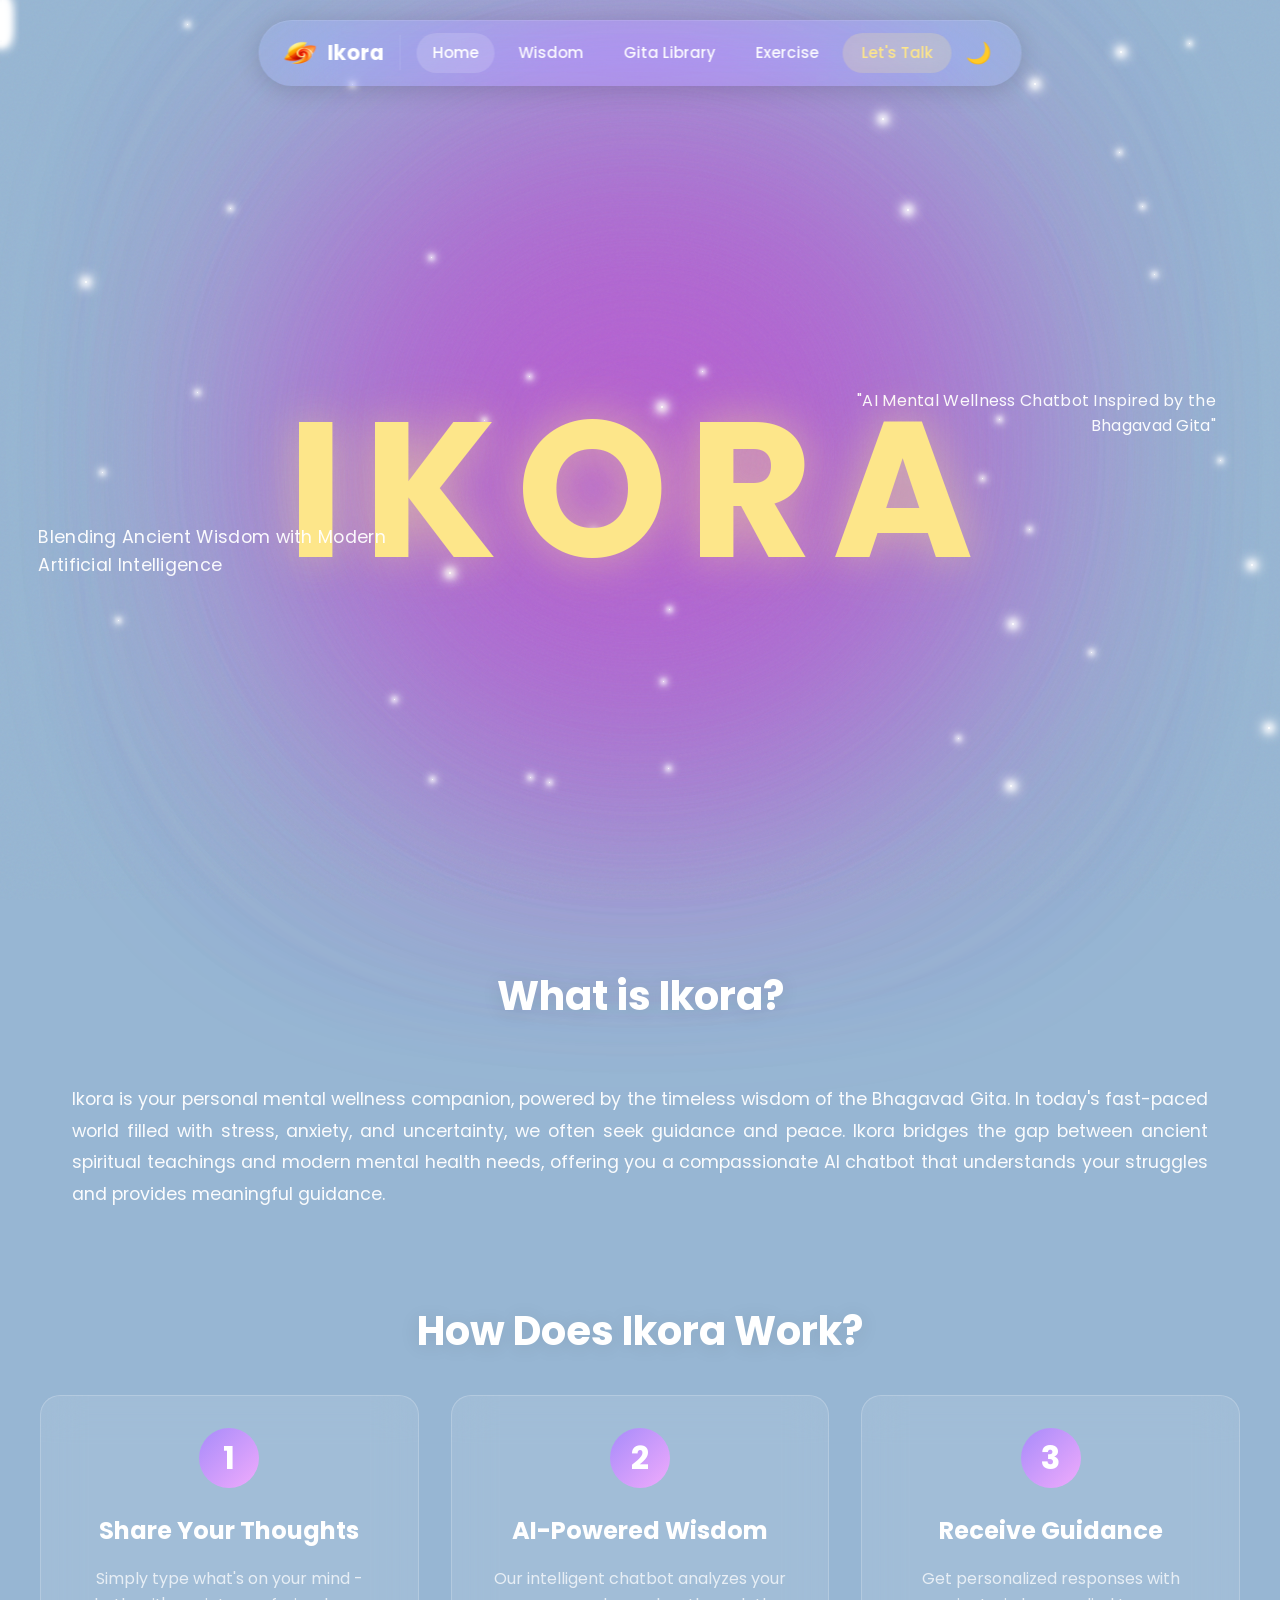
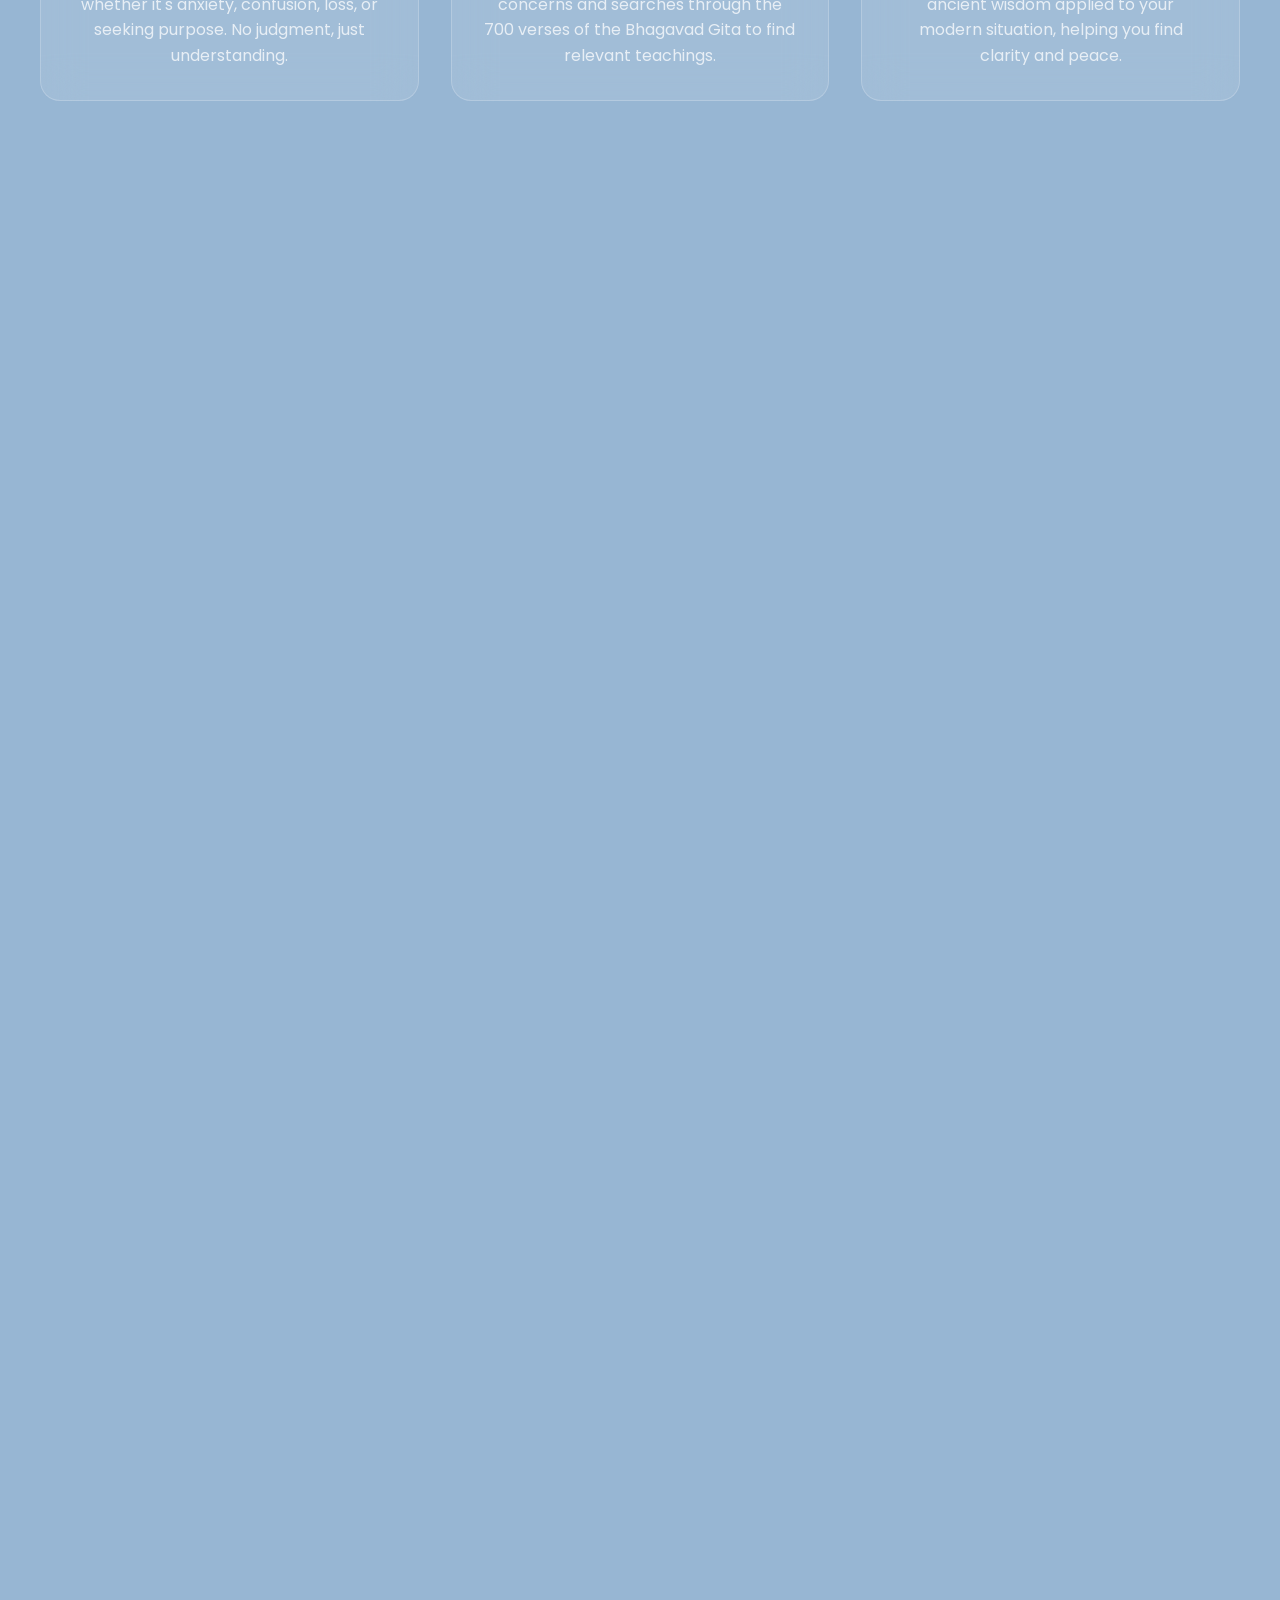
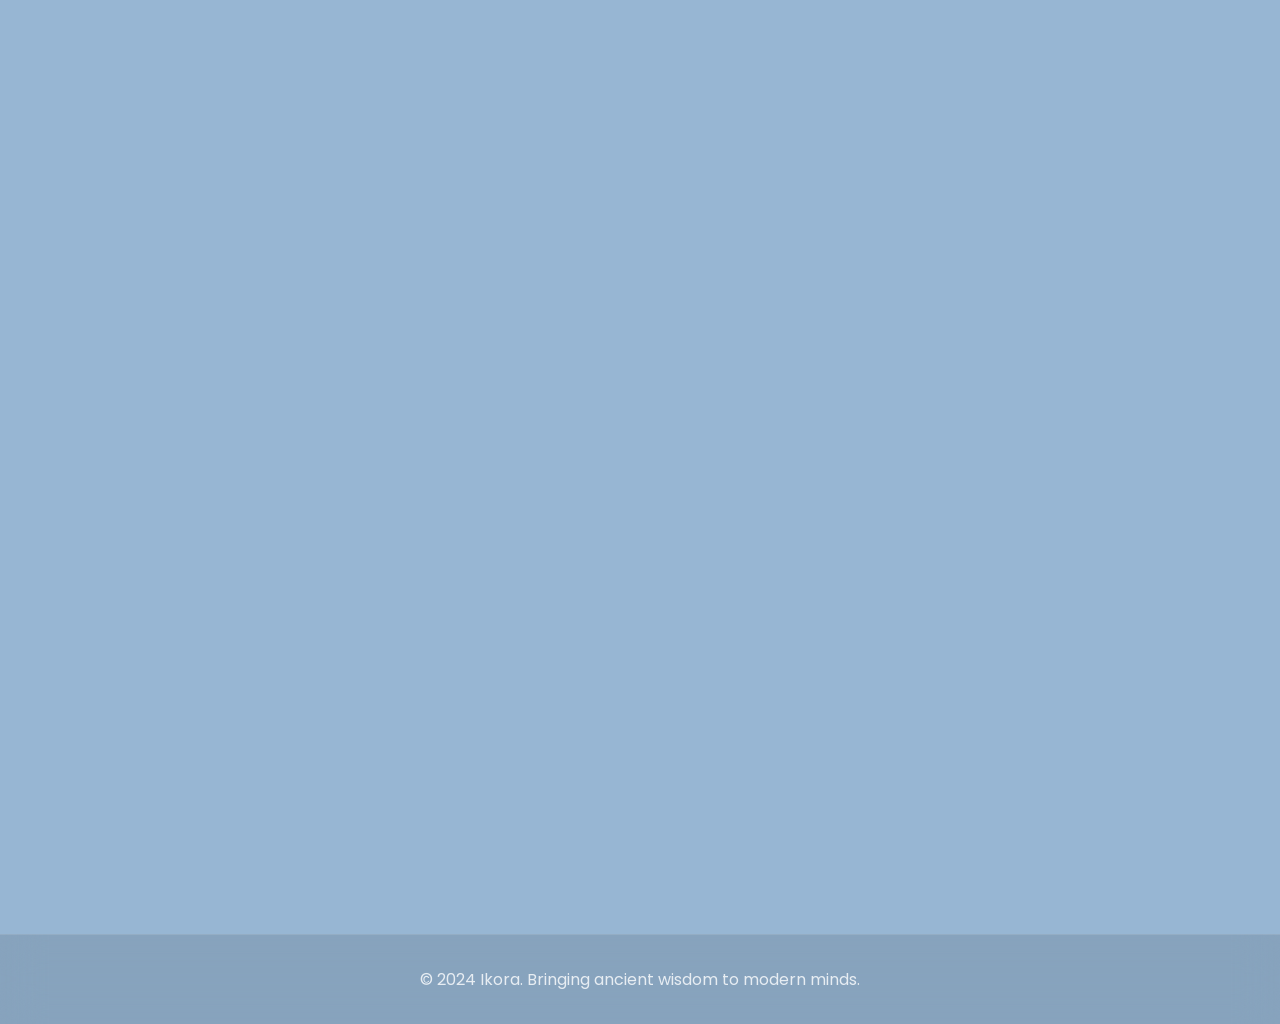
==== index.html @ c4dcc04f "Initial commit: Setup Ikora project structure and documentation - Added custom HTML/CSS/JS frontend " ====
<!DOCTYPE html>
<html lang="en">
<head>
    <meta charset="UTF-8">
    <meta name="viewport" content="width=device-width, initial-scale=1.0">
    <title>Ikora - Mental Wellness Companion</title>
    <link rel="stylesheet" href="css/styles-new.css">
    <link rel="preconnect" href="https://fonts.googleapis.com">
    <link rel="preconnect" href="https://fonts.gstatic.com" crossorigin>
    <link href="https://fonts.googleapis.com/css2?family=Poppins:wght@300;400;500;600;700&display=swap" rel="stylesheet">
</head>
<body>
    <!-- Page Transition Overlay -->
    <div class="page-transition"></div>
    
    <!-- Background Color Orbs -->
    <div class="color-orb-bg orb-bg-1"></div>
    <div class="color-orb-bg orb-bg-2"></div>
    <div class="color-orb-bg orb-bg-3"></div>
    <div class="color-orb-bg orb-bg-4"></div>
    <div class="color-orb-bg orb-bg-5"></div>
    <div class="color-orb-bg orb-bg-6"></div>
    
    <!-- Twinkling Stars -->
    <div class="stars-container" id="starsContainer"></div>
    
    <nav class="navbar">
        <div class="nav-container">
            <div class="logo">
                <img src="assets/ikora.png" alt="Ikora Logo" class="logo-image">
                <span class="logo-text">Ikora</span>
            </div>
            <ul class="nav-links">
                <li><a href="index.html" class="page-link active">Home</a></li>
                <li><a href="about.html" class="page-link">Wisdom</a></li>
                <li><a href="gita-library.html" class="page-link">Gita Library</a></li>
                <li><a href="exercise.html" class="page-link">Exercise</a></li>
                <li><a href="auth.html" class="btn-nav page-link">Let's Talk</a></li>
                <li><button class="theme-toggle" id="themeToggle" title="Toggle Dark Mode">
                    <span class="theme-icon">🌙</span>
                </button></li>
            </ul>
        </div>
    </nav>

    <section class="hero">
        <div class="hero-content-center">
            <div class="color-orb"></div>
            <p class="hero-tagline-top">"AI Mental Wellness Chatbot Inspired by the Bhagavad Gita"</p>
            <h1 class="hero-title-large">IKORA</h1>
            <p class="hero-tagline-bottom">Blending Ancient Wisdom with Modern Artificial Intelligence</p>
        </div>
    </section>

    <section class="about-ikora">
        <div class="content-wrapper">
            <div class="intro-section">
                <h2 class="content-title">What is Ikora?</h2>
                <p class="content-text">
                    Ikora is your personal mental wellness companion, powered by the timeless wisdom of the Bhagavad Gita. 
                    In today's fast-paced world filled with stress, anxiety, and uncertainty, we often seek guidance and peace. 
                    Ikora bridges the gap between ancient spiritual teachings and modern mental health needs, offering you a 
                    compassionate AI chatbot that understands your struggles and provides meaningful guidance.
                </p>
            </div>

            <div class="how-it-works">
                <h2 class="content-title">How Does Ikora Work?</h2>
                <div class="work-steps">
                    <div class="step-card">
                        <div class="step-number">1</div>
                        <h3>Share Your Thoughts</h3>
                        <p>Simply type what's on your mind - whether it's anxiety, confusion, loss, or seeking purpose. No judgment, just understanding.</p>
                    </div>
                    <div class="step-card">
                        <div class="step-number">2</div>
                        <h3>AI-Powered Wisdom</h3>
                        <p>Our intelligent chatbot analyzes your concerns and searches through the 700 verses of the Bhagavad Gita to find relevant teachings.</p>
                    </div>
                    <div class="step-card">
                        <div class="step-number">3</div>
                        <h3>Receive Guidance</h3>
                        <p>Get personalized responses with ancient wisdom applied to your modern situation, helping you find clarity and peace.</p>
                    </div>
                </div>
            </div>

            <div class="inspiration-section">
                <h2 class="content-title">The Inspiration Behind Ikora</h2>
                <p class="content-text">
                    Ikora draws its wisdom from the <strong>Bhagavad Gita</strong>, a 5,000-year-old sacred Hindu scripture 
                    that is part of the epic Mahabharata. The Gita is a profound dialogue between Prince Arjuna and Lord Krishna 
                    on the battlefield of Kurukshetra, where Arjuna faces a moral crisis about fighting in a war against his own relatives.
                </p>
                <p class="content-text">
                    Through this conversation, Krishna imparts timeless wisdom about duty (dharma), righteousness, the nature of 
                    the self, and the paths to spiritual liberation. The teachings address universal human concerns that remain 
                    relevant today: dealing with anxiety, finding purpose, managing emotions, understanding loss, and achieving 
                    inner peace.
                </p>
                <p class="content-text">
                    The name <strong>"Ikora"</strong> is inspired by the concept of inner wisdom and spiritual guidance. Just as 
                    Krishna guided Arjuna through his darkest moment, Ikora aims to guide you through life's challenges using 
                    these eternal principles adapted for the modern world.
                </p>
            </div>

            <div class="why-gita">
                <h2 class="content-title">Why the Bhagavad Gita for Mental Wellness?</h2>
                <div class="benefits-grid">
                    <div class="benefit-item">
                        <span class="benefit-icon">🧠</span>
                        <h4>Practical Psychology</h4>
                        <p>The Gita offers practical insights into human psychology, emotions, and behavior that align with modern mental health principles.</p>
                    </div>
                    <div class="benefit-item">
                        <span class="benefit-icon">⚖️</span>
                        <h4>Balance & Equanimity</h4>
                        <p>Teaches how to maintain mental balance in success and failure, pleasure and pain - essential for emotional resilience.</p>
                    </div>
                    <div class="benefit-item">
                        <span class="benefit-icon">🎯</span>
                        <h4>Purpose & Meaning</h4>
                        <p>Helps you discover your dharma (life purpose) and find meaning in your actions, reducing existential anxiety.</p>
                    </div>
                    <div class="benefit-item">
                        <span class="benefit-icon">🌊</span>
                        <h4>Stress Management</h4>
                        <p>Provides techniques for detachment from outcomes, reducing stress and anxiety about things beyond your control.</p>
                    </div>
                </div>
            </div>

            <div class="cta-final">
                <h2>Ready to Begin Your Journey?</h2>
                <p>Experience the transformative power of ancient wisdom for modern wellness</p>
                <a href="auth.html" class="btn btn-primary btn-large">Start Chatting with Ikora</a>
            </div>

            <!-- Testimonials Section -->
            <div class="testimonials-section">
                <h2 class="content-title">What Our Users Say</h2>
                <div class="testimonials-carousel">
                    <button class="carousel-btn prev-btn" id="prevTestimonial">‹</button>
                    <div class="testimonials-container" id="testimonialsContainer">
                        <div class="testimonial-card active">
                            <div class="testimonial-stars">⭐⭐⭐⭐⭐</div>
                            <p class="testimonial-text">"Ikora has been a game-changer for my mental health. The wisdom from the Bhagavad Gita helps me find peace during stressful times at work."</p>
                            <div class="testimonial-author">
                                <div class="author-avatar">👤</div>
                                <div class="author-info">
                                    <p class="author-name">Priya S.</p>
                                    <p class="author-role">Software Engineer</p>
                                </div>
                            </div>
                        </div>
                        <div class="testimonial-card">
                            <div class="testimonial-stars">⭐⭐⭐⭐⭐</div>
                            <p class="testimonial-text">"I was skeptical at first, but the guidance I receive from Ikora is incredibly relevant to my daily struggles. It's like having a wise friend available 24/7."</p>
                            <div class="testimonial-author">
                                <div class="author-avatar">👤</div>
                                <div class="author-info">
                                    <p class="author-name">Rahul M.</p>
                                    <p class="author-role">Business Owner</p>
                                </div>
                            </div>
                        </div>
                        <div class="testimonial-card">
                            <div class="testimonial-stars">⭐⭐⭐⭐⭐</div>
                            <p class="testimonial-text">"The Bhagavad Gita teachings through Ikora have helped me manage my anxiety better than any app I've tried. Highly recommend!"</p>
                            <div class="testimonial-author">
                                <div class="author-avatar">👤</div>
                                <div class="author-info">
                                    <p class="author-name">Anjali K.</p>
                                    <p class="author-role">Teacher</p>
                                </div>
                            </div>
                        </div>
                        <div class="testimonial-card">
                            <div class="testimonial-stars">⭐⭐⭐⭐⭐</div>
                            <p class="testimonial-text">"Finding purpose and clarity has never been easier. Ikora's responses are thoughtful and deeply meaningful."</p>
                            <div class="testimonial-author">
                                <div class="author-avatar">👤</div>
                                <div class="author-info">
                                    <p class="author-name">Vikram P.</p>
                                    <p class="author-role">Student</p>
                                </div>
                            </div>
                        </div>
                    </div>
                    <button class="carousel-btn next-btn" id="nextTestimonial">›</button>
                </div>
                <div class="carousel-dots" id="carouselDots"></div>
            </div>
        </div>
    </section>

    <footer class="footer">
        <p>&copy; 2024 Ikora. Bringing ancient wisdom to modern minds.</p>
    </footer>

    <script src="js/config.js"></script>
    <script src="js/script.js"></script>
</body>
</html>
---- css/styles-new.css ----
* {
    margin: 0;
    padding: 0;
    box-sizing: border-box;
}

:root {
    --sky-blue: #B8D4E8;
    --soft-purple: #A78BFA;
    --soft-pink: #F0ABFC;
    --soft-cyan: #67E8F9;
    --cream-yellow: #FDE68A;
    --white: #FFFFFF;
    --text-light: rgba(255, 255, 255, 0.95);
    --text-lighter: rgba(255, 255, 255, 0.75);
}

body {
    font-family: 'Poppins', sans-serif;
    background: #97b6d3;
    color: var(--white);
    line-height: 1.6;
    min-height: 100vh;
    position: relative;
    overflow-x: hidden;
    margin: 0;
    padding: 0;
}

/* Grain texture overlay */
body::before {
    content: '';
    position: fixed;
    top: 0;
    left: 0;
    width: 100%;
    height: 100%;
    background-image: url("data:image/svg+xml,%3Csvg viewBox='0 0 400 400' xmlns='http://www.w3.org/2000/svg'%3E%3Cfilter id='noiseFilter'%3E%3CfeTurbulence type='fractalNoise' baseFrequency='0.9' numOctaves='4' stitchTiles='stitch'/%3E%3C/filter%3E%3Crect width='100%25' height='100%25' filter='url(%23noiseFilter)'/%3E%3C/svg%3E");
    opacity: 0.05;
    pointer-events: none;
    z-index: 1;
}

/* Animated Color Orb Effect Behind IKORA - REMOVED */
.color-orb {
    display: none;
}

/* Additional background orbs - CIRCULAR MOTION AROUND IKORA */
.color-orb-bg {
    position: fixed;
    border-radius: 50%;
    filter: blur(140px);
    z-index: 0;
    pointer-events: none;
}

.orb-bg-1 {
    width: 550px;
    height: 550px;
    background: radial-gradient(circle, rgba(138, 43, 226, 0.85), rgba(147, 51, 234, 0.7));
    top: 50%;
    left: 50%;
    margin-left: -275px;
    margin-top: -275px;
    animation: orbCircle1 25s linear infinite;
}

.orb-bg-2 {
    width: 600px;
    height: 600px;
    background: radial-gradient(circle, rgba(236, 72, 153, 0.75), rgba(240, 171, 252, 0.85));
    top: 50%;
    left: 50%;
    margin-left: -300px;
    margin-top: -300px;
    animation: orbCircle2 30s linear infinite;
}

.orb-bg-3 {
    width: 500px;
    height: 500px;
    background: radial-gradient(circle, rgba(34, 211, 238, 0.7), rgba(103, 232, 249, 0.8));
    top: 50%;
    left: 50%;
    margin-left: -250px;
    margin-top: -250px;
    animation: orbCircle3 28s linear infinite reverse;
}

.orb-bg-4 {
    width: 450px;
    height: 450px;
    background: radial-gradient(circle, rgba(147, 51, 234, 0.7), rgba(168, 85, 247, 0.6));
    top: 50%;
    left: 50%;
    margin-left: -225px;
    margin-top: -225px;
    animation: orbCircle4 32s linear infinite;
}

.orb-bg-5 {
    width: 520px;
    height: 520px;
    background: radial-gradient(circle, rgba(219, 39, 119, 0.65), rgba(236, 72, 153, 0.75));
    top: 50%;
    left: 50%;
    margin-left: -260px;
    margin-top: -260px;
    animation: orbCircle5 27s linear infinite reverse;
}

.orb-bg-6 {
    width: 480px;
    height: 480px;
    background: radial-gradient(circle, rgba(168, 85, 247, 0.6), rgba(192, 132, 252, 0.7));
    top: 50%;
    left: 50%;
    margin-left: -240px;
    margin-top: -240px;
    animation: orbCircle6 29s linear infinite;
}

@keyframes orbCircle1 {
    0% {
        transform: translate(0, -400px) scale(1);
    }
    25% {
        transform: translate(400px, 0) scale(1.1);
    }
    50% {
        transform: translate(0, 400px) scale(1);
    }
    75% {
        transform: translate(-400px, 0) scale(0.95);
    }
    100% {
        transform: translate(0, -400px) scale(1);
    }
}

@keyframes orbCircle2 {
    0% {
        transform: translate(-350px, -350px) scale(1);
    }
    25% {
        transform: translate(350px, -350px) scale(1.08);
    }
    50% {
        transform: translate(350px, 350px) scale(1);
    }
    75% {
        transform: translate(-350px, 350px) scale(0.98);
    }
    100% {
        transform: translate(-350px, -350px) scale(1);
    }
}

@keyframes orbCircle3 {
    0% {
        transform: translate(450px, 0) scale(1);
    }
    25% {
        transform: translate(0, 450px) scale(1.05);
    }
    50% {
        transform: translate(-450px, 0) scale(1);
    }
    75% {
        transform: translate(0, -450px) scale(0.96);
    }
    100% {
        transform: translate(450px, 0) scale(1);
    }
}

@keyframes orbCircle4 {
    0% {
        transform: translate(300px, -300px) scale(1);
    }
    25% {
        transform: translate(300px, 300px) scale(1.12);
    }
    50% {
        transform: translate(-300px, 300px) scale(1);
    }
    75% {
        transform: translate(-300px, -300px) scale(0.94);
    }
    100% {
        transform: translate(300px, -300px) scale(1);
    }
}

@keyframes orbCircle5 {
    0% {
        transform: translate(0, 380px) scale(1);
    }
    25% {
        transform: translate(-380px, 0) scale(1.06);
    }
    50% {
        transform: translate(0, -380px) scale(1);
    }
    75% {
        transform: translate(380px, 0) scale(0.97);
    }
    100% {
        transform: translate(0, 380px) scale(1);
    }
}

@keyframes orbCircle6 {
    0% {
        transform: translate(-420px, 0) scale(1);
    }
    25% {
        transform: translate(0, -420px) scale(1.09);
    }
    50% {
        transform: translate(420px, 0) scale(1);
    }
    75% {
        transform: translate(0, 420px) scale(0.93);
    }
    100% {
        transform: translate(-420px, 0) scale(1);
    }
}

@keyframes orbPulse {
    0%, 100% {
        transform: scale(1);
        opacity: 0.8;
    }
    50% {
        transform: scale(1.08);
        opacity: 0.9;
    }
}

@keyframes orbMove {
    0%, 100% {
        transform: translate(0, 0) rotate(0deg);
    }
    25% {
        transform: translate(15px, -15px) rotate(90deg);
    }
    50% {
        transform: translate(0, -20px) rotate(180deg);
    }
    75% {
        transform: translate(-15px, -15px) rotate(270deg);
    }
}

/* Chevron Arrows - HIDDEN */
.chevron-decoration {
    display: none;
}

/* Twinkling Blurry Stars */
.stars-container {
    position: fixed;
    top: 0;
    left: 0;
    width: 100%;
    height: 100%;
    z-index: 1;
    pointer-events: none;
    overflow: hidden;
}

.twinkle-star {
    position: absolute;
    background: white;
    border-radius: 50%;
    animation: starTwinkle 3s ease-in-out infinite;
}

.star-tiny {
    width: 1px;
    height: 1px;
    box-shadow: 0 0 4px 2px rgba(255, 255, 255, 0.9), 0 0 8px 4px rgba(255, 255, 255, 0.6);
}

.star-small {
    width: 2px;
    height: 2px;
    box-shadow: 0 0 6px 3px rgba(255, 255, 255, 1), 0 0 12px 6px rgba(255, 255, 255, 0.7);
}

@keyframes starTwinkle {
    0%, 100% {
        opacity: 0.2;
        transform: scale(0.8);
    }
    50% {
        opacity: 1;
        transform: scale(1.2);
    }
}

/* Navbar - Floating Dock Design */
.navbar {
    background: transparent;
    border: none;
    outline: none;
    position: fixed;
    top: 20px;
    left: 50%;
    transform: translateX(-50%);
    z-index: 1000;
    width: auto;
    max-width: 95%;
    padding: 0;
}

.nav-container {
    max-width: auto;
    margin: 0;
    padding: 0.8rem 1.5rem;
    display: flex;
    justify-content: center;
    align-items: center;
    gap: 1rem;
    background: rgba(255, 255, 255, 0.08);
    backdrop-filter: blur(40px) saturate(180%);
    -webkit-backdrop-filter: blur(40px) saturate(180%);
    border: none;
    outline: none;
    border-radius: 50px;
    box-shadow: 0 4px 24px rgba(0, 0, 0, 0.15),
                inset 0 1px 0 rgba(255, 255, 255, 0.1);
    position: relative;
    min-height: 60px;
    white-space: nowrap;
}

.logo {
    display: flex;
    align-items: center;
    gap: 0.6rem;
    font-size: 1.3rem;
    font-weight: 700;
    color: var(--white);
    text-decoration: none;
    padding-right: 1rem;
    border-right: 1px solid rgba(255, 255, 255, 0.1);
}

.logo-image {
    width: 35px;
    height: 35px;
    object-fit: contain;
    animation: float 3s ease-in-out infinite;
}

.logo-text {
    font-size: 1.3rem;
}

.om-symbol {
    font-size: 2rem;
    animation: float 3s ease-in-out infinite;
}

@keyframes float {
    0%, 100% { transform: translateY(0); }
    50% { transform: translateY(-8px); }
}

.nav-links {
    display: flex;
    list-style: none;
    gap: 0.5rem;
    align-items: center;
    flex-wrap: nowrap;
    margin: 0;
    padding: 0;
}

.nav-links li {
    margin: 0;
    flex-shrink: 0;
}

.nav-links a {
    text-decoration: none;
    color: var(--text-light);
    font-weight: 500;
    font-size: 0.95rem;
    transition: all 0.3s;
    position: relative;
    padding: 0.5rem 1rem;
    border-radius: 25px;
    display: block;
}

.nav-links a:hover,
.nav-links a.active {
    background: rgba(255, 255, 255, 0.15);
    color: var(--white);
}

.nav-links a::after {
    display: none;
}

.btn-nav {
    background: rgba(253, 230, 138, 0.2) !important;
    backdrop-filter: blur(10px);
    padding: 0.5rem 1.2rem !important;
    border-radius: 25px !important;
    border: none !important;
    color: var(--cream-yellow) !important;
    font-weight: 600;
}

.btn-nav:hover {
    background: rgba(253, 230, 138, 0.3) !important;
    transform: translateY(-2px);
    box-shadow: 0 4px 12px rgba(253, 230, 138, 0.3);
}

.theme-toggle {
    background: transparent;
    border: none;
    border-radius: 50%;
    width: 38px;
    height: 38px;
    display: flex;
    align-items: center;
    justify-content: center;
    cursor: pointer;
    transition: all 0.3s ease;
    font-size: 1.1rem;
    padding: 0;
    position: relative;
    z-index: 10;
}

.theme-toggle:hover {
    background: rgba(255, 255, 255, 0.15);
    transform: rotate(180deg) scale(1.1);
}

.theme-icon {
    font-size: 1.3rem;
    display: block;
}

.user-greeting {
    color: var(--text-light);
    font-weight: 500;
    padding: 0.5rem 1rem;
    background: rgba(255, 255, 255, 0.1);
    border-radius: 25px;
    font-size: 0.9rem;
    white-space: nowrap;
    max-width: 150px;
    overflow: hidden;
    text-overflow: ellipsis;
}

/* Hero Section - Main Design from Image */
.hero {
    max-width: 100%;
    margin: 0;
    padding: 0;
    min-height: 100vh;
    display: flex;
    align-items: center;
    justify-content: center;
    position: relative;
    z-index: 2;
    padding-top: 80px;
}

.hero-content-center {
    text-align: center;
    width: 100%;
    padding: 2rem;
    position: relative;
    z-index: 2;
}

/* Position color orb behind IKORA text */
.hero-content-center .color-orb {
    position: absolute;
    top: 50%;
    left: 50%;
    transform: translate(-50%, -50%);
    z-index: 0;
}

.hero-tagline-top {
    font-size: 1rem;
    color: rgba(255, 255, 255, 0.95);
    margin-bottom: 2rem;
    font-weight: 400;
    letter-spacing: 0.3px;
    animation: fadeInSlideRight 1s ease-out 0.5s backwards;
    position: absolute;
    top: 10%;
    right: 5%;
    z-index: 2;
    text-align: right;
    max-width: 400px;
}

.hero-title-large {
    font-size: 12rem;
    font-weight: 700;
    color: var(--cream-yellow);
    letter-spacing: 0.1em;
    margin: 0;
    text-shadow: 0 0 40px rgba(253, 230, 138, 0.4),
                 0 0 80px rgba(253, 230, 138, 0.2);
    animation: titleGlow 4s ease-in-out infinite, popUpFromBottom 1.5s cubic-bezier(0.68, -0.55, 0.265, 1.55);
    line-height: 1;
    position: relative;
    z-index: 2;
}

@keyframes popUpFromBottom {
    0% {
        transform: translateY(200px) scale(0.5);
        opacity: 0;
    }
    100% {
        transform: translateY(0) scale(1);
        opacity: 1;
    }
}

@keyframes titleGlow {
    0%, 100% {
        text-shadow: 0 0 40px rgba(253, 230, 138, 0.4),
                     0 0 80px rgba(253, 230, 138, 0.2);
    }
    50% {
        text-shadow: 0 0 60px rgba(253, 230, 138, 0.6),
                     0 0 100px rgba(253, 230, 138, 0.3);
    }
}

@keyframes fadeIn {
    from { opacity: 0; }
    to { opacity: 1; }
}

@keyframes fadeInUp {
    from {
        opacity: 0;
        transform: translateY(30px);
    }
    to {
        opacity: 1;
        transform: translateY(0);
    }
}

.hero-tagline-bottom {
    font-size: 1.1rem;
    color: rgba(255, 255, 255, 0.95);
    margin-top: 3rem;
    font-weight: 400;
    letter-spacing: 0.3px;
    animation: fadeInSlideLeft 1s ease-out 0.7s backwards;
    position: absolute;
    bottom: 15%;
    left: 3%;
    z-index: 2;
    text-align: left;
    max-width: 400px;
}

@keyframes fadeInSlideRight {
    0% {
        transform: translateX(-50px);
        opacity: 0;
    }
    100% {
        transform: translateX(0);
        opacity: 1;
    }
}

@keyframes fadeInSlideLeft {
    0% {
        transform: translateX(50px);
        opacity: 0;
    }
    100% {
        transform: translateX(0);
        opacity: 1;
    }
}
/* Buttons */
.btn {
    padding: 1rem 2.5rem;
    border-radius: 50px;
    text-decoration: none;
    font-weight: 600;
    transition: all 0.3s ease;
    display: inline-block;
    border: none;
    cursor: pointer;
    font-size: 1rem;
}

.btn-primary {
    background: rgba(253, 230, 138, 0.9);
    color: #6B3B4A;
    border: 2px solid rgba(255, 255, 255, 0.3);
    box-shadow: 0 8px 32px rgba(253, 230, 138, 0.3);
}

.btn-primary:hover {
    background: rgba(253, 230, 138, 1);
    transform: translateY(-3px);
    box-shadow: 0 12px 40px rgba(253, 230, 138, 0.5);
}

.btn-secondary {
    background: rgba(255, 255, 255, 0.15);
    color: var(--white);
    border: 2px solid rgba(255, 255, 255, 0.3);
    backdrop-filter: blur(10px);
}

.btn-secondary:hover {
    background: rgba(255, 255, 255, 0.25);
    transform: translateY(-3px);
}

/* Features Section */
.features {
    max-width: 1200px;
    margin: 4rem auto;
    padding: 4rem 2rem;
    position: relative;
    z-index: 2;
}

.section-title {
    text-align: center;
    font-size: 2.5rem;
    color: var(--white);
    margin-bottom: 3rem;
    text-shadow: 0 2px 20px rgba(0, 0, 0, 0.1);
}

.features-grid {
    display: grid;
    grid-template-columns: repeat(auto-fit, minmax(280px, 1fr));
    gap: 2rem;
}

.feature-card {
    background: rgba(255, 255, 255, 0.1);
    backdrop-filter: blur(20px);
    border: 1px solid rgba(255, 255, 255, 0.2);
    padding: 2.5rem;
    border-radius: 25px;
    text-align: center;
    transition: all 0.3s ease;
}

.feature-card:hover {
    transform: translateY(-10px);
    background: rgba(255, 255, 255, 0.15);
    box-shadow: 0 20px 60px rgba(0, 0, 0, 0.15);
}

.feature-icon {
    font-size: 3.5rem;
    margin-bottom: 1rem;
}

.feature-card h3 {
    color: var(--white);
    margin-bottom: 0.8rem;
    font-size: 1.3rem;
}

.feature-card p {
    color: var(--text-lighter);
    line-height: 1.6;
}

/* About Ikora Section */
.about-ikora {
    padding: 4rem 2rem;
    position: relative;
    z-index: 2;
}

/* Quote of the Day */
.quote-of-day {
    background: rgba(255, 255, 255, 0.12);
    backdrop-filter: blur(30px);
    border: 2px solid rgba(255, 255, 255, 0.2);
    border-radius: 25px;
    padding: 2.5rem;
    margin-bottom: 3rem;
    text-align: center;
    position: relative;
    box-shadow: 0 10px 40px rgba(0, 0, 0, 0.15);
    transition: all 0.3s ease;
}

.quote-of-day:hover {
    transform: translateY(-5px);
    box-shadow: 0 15px 50px rgba(0, 0, 0, 0.2);
}

.quote-icon {
    font-size: 3rem;
    margin-bottom: 1rem;
    animation: float 3s ease-in-out infinite;
}

.quote-title {
    font-size: 1.8rem;
    color: var(--cream-yellow);
    margin-bottom: 1.5rem;
    font-weight: 600;
    text-shadow: 0 2px 10px rgba(253, 230, 138, 0.3);
}

.quote-text {
    font-size: 1.2rem;
    line-height: 1.8;
    color: var(--white);
    font-style: italic;
    margin-bottom: 1rem;
    padding: 0 1rem;
    transition: opacity 0.3s ease;
}

.quote-reference {
    font-size: 1rem;
    color: rgba(255, 255, 255, 0.8);
    font-weight: 500;
    transition: opacity 0.3s ease;
}

.quote-refresh {
    position: absolute;
    top: 1.5rem;
    right: 1.5rem;
    background: rgba(255, 255, 255, 0.15);
    border: 1px solid rgba(255, 255, 255, 0.25);
    border-radius: 50%;
    width: 45px;
    height: 45px;
    display: flex;
    align-items: center;
    justify-content: center;
    cursor: pointer;
    font-size: 1.3rem;
    transition: all 0.3s ease;
}

.quote-refresh:hover {
    background: rgba(255, 255, 255, 0.25);
    transform: rotate(180deg) scale(1.1);
}

/* Testimonials Section */
.testimonials-section {
    margin-top: 4rem;
    padding: 3rem 0;
}

.testimonials-carousel {
    position: relative;
    max-width: 800px;
    margin: 0 auto;
    padding: 0 60px;
}

.testimonials-container {
    position: relative;
    min-height: 350px;
}

.testimonial-card {
    background: rgba(255, 255, 255, 0.1);
    backdrop-filter: blur(25px);
    border: 1px solid rgba(255, 255, 255, 0.2);
    border-radius: 25px;
    padding: 2.5rem;
    position: absolute;
    top: 0;
    left: 0;
    width: 100%;
    opacity: 0;
    transform: translateX(100px);
    transition: all 0.5s ease;
    pointer-events: none;
}

.testimonial-card.active {
    opacity: 1;
    transform: translateX(0);
    pointer-events: auto;
}

.testimonial-stars {
    font-size: 1.5rem;
    margin-bottom: 1.5rem;
    text-align: center;
}

.testimonial-text {
    font-size: 1.1rem;
    line-height: 1.8;
    color: var(--white);
    font-style: italic;
    margin-bottom: 2rem;
    text-align: center;
}

.testimonial-author {
    display: flex;
    align-items: center;
    justify-content: center;
    gap: 1rem;
}

.author-avatar {
    width: 60px;
    height: 60px;
    background: rgba(255, 255, 255, 0.15);
    border: 2px solid rgba(255, 255, 255, 0.25);
    border-radius: 50%;
    display: flex;
    align-items: center;
    justify-content: center;
    font-size: 2rem;
}

.author-info {
    text-align: left;
}

.author-name {
    font-size: 1.1rem;
    font-weight: 600;
    color: var(--white);
    margin: 0;
}

.author-role {
    font-size: 0.9rem;
    color: rgba(255, 255, 255, 0.7);
    margin: 0;
}

.carousel-btn {
    position: absolute;
    top: 50%;
    transform: translateY(-50%);
    background: rgba(255, 255, 255, 0.15);
    border: 1px solid rgba(255, 255, 255, 0.25);
    border-radius: 50%;
    width: 50px;
    height: 50px;
    display: flex;
    align-items: center;
    justify-content: center;
    font-size: 2rem;
    color: var(--white);
    cursor: pointer;
    transition: all 0.3s ease;
    z-index: 10;
}

.carousel-btn:hover {
    background: rgba(255, 255, 255, 0.25);
    transform: translateY(-50%) scale(1.1);
}

.prev-btn {
    left: 0;
}

.next-btn {
    right: 0;
}

.carousel-dots {
    display: flex;
    justify-content: center;
    gap: 0.8rem;
    margin-top: 2rem;
}

.carousel-dot {
    width: 12px;
    height: 12px;
    background: rgba(255, 255, 255, 0.3);
    border-radius: 50%;
    cursor: pointer;
    transition: all 0.3s ease;
}

.carousel-dot.active {
    background: var(--cream-yellow);
    transform: scale(1.3);
}

.carousel-dot:hover {
    background: rgba(255, 255, 255, 0.5);
}

/* Breathing Exercise */
.breathing-exercise {
    margin-top: 4rem;
    padding: 3rem 2rem;
    text-align: center;
    background: rgba(255, 255, 255, 0.08);
    backdrop-filter: blur(25px);
    border: 1px solid rgba(255, 255, 255, 0.15);
    border-radius: 30px;
}

.breathing-subtitle {
    font-size: 1.1rem;
    color: rgba(255, 255, 255, 0.8);
    margin-bottom: 2rem;
}

.breathing-container {
    display: flex;
    justify-content: center;
    align-items: center;
    min-height: 350px;
    margin-bottom: 2rem;
}

.breathing-circle-animated {
    width: 150px;
    height: 150px;
    border-radius: 50%;
    background: linear-gradient(135deg, var(--soft-purple), var(--soft-pink));
    display: flex;
    align-items: center;
    justify-content: center;
    box-shadow: 0 0 30px rgba(167, 139, 250, 0.4);
    transition: all 0.3s ease;
}

.breathing-circle-animated.active.inhale {
    animation: breatheIn 4s ease-in-out;
}

.breathing-circle-animated.active.exhale {
    animation: breatheOut 4s ease-in-out;
}

.breathing-circle-animated.active.hold {
    transform: scale(1);
}

.breathing-text {
    font-size: 1.3rem;
    font-weight: 600;
    color: var(--white);
    text-shadow: 0 2px 10px rgba(0, 0, 0, 0.3);
}

@keyframes breatheIn {
    0% {
        transform: scale(1);
        box-shadow: 0 0 30px rgba(167, 139, 250, 0.4);
    }
    100% {
        transform: scale(1.8);
        box-shadow: 0 0 60px rgba(167, 139, 250, 0.8);
    }
}

@keyframes breatheOut {
    0% {
        transform: scale(1.8);
        box-shadow: 0 0 60px rgba(167, 139, 250, 0.8);
    }
    100% {
        transform: scale(1);
        box-shadow: 0 0 30px rgba(167, 139, 250, 0.4);
    }
}

/* Breathing Exercise - Additional Styles */
.breathing-description {
    font-size: 1rem;
    line-height: 1.8;
    color: rgba(255, 255, 255, 0.85);
    margin-bottom: 2rem;
    text-align: center;
    max-width: 800px;
    margin-left: auto;
    margin-right: auto;
}

.breathing-benefits {
    margin-top: 3rem;
    padding-top: 3rem;
    border-top: 1px solid rgba(255, 255, 255, 0.15);
}

.breathing-benefits h3 {
    font-size: 1.8rem;
    color: var(--white);
    text-align: center;
    margin-bottom: 2rem;
}

/* Coming Soon Section */
.coming-soon-section {
    margin-top: 4rem;
    padding: 3rem 0;
}

.coming-soon-grid {
    display: grid;
    grid-template-columns: repeat(auto-fit, minmax(280px, 1fr));
    gap: 2rem;
    margin-top: 2rem;
}

.coming-soon-card {
    background: rgba(255, 255, 255, 0.08);
    backdrop-filter: blur(25px);
    border: 1px solid rgba(255, 255, 255, 0.15);
    border-radius: 25px;
    padding: 2.5rem;
    text-align: center;
    position: relative;
    transition: all 0.3s ease;
}

.coming-soon-card:hover {
    transform: translateY(-5px);
    background: rgba(255, 255, 255, 0.12);
    box-shadow: 0 15px 50px rgba(0, 0, 0, 0.2);
}

.coming-soon-icon {
    font-size: 4rem;
    margin-bottom: 1.5rem;
    animation: float 3s ease-in-out infinite;
}

.coming-soon-card h3 {
    font-size: 1.5rem;
    color: var(--white);
    margin-bottom: 1rem;
}

.coming-soon-card p {
    color: rgba(255, 255, 255, 0.8);
    line-height: 1.6;
    margin-bottom: 1.5rem;
}

.coming-soon-badge {
    display: inline-block;
    background: linear-gradient(135deg, var(--soft-purple), var(--soft-pink));
    color: var(--white);
    padding: 0.5rem 1.2rem;
    border-radius: 20px;
    font-size: 0.85rem;
    font-weight: 600;
    box-shadow: 0 4px 15px rgba(167, 139, 250, 0.3);
}

.content-wrapper {
    max-width: 1200px;
    margin: 0 auto;
}

.intro-section, .how-it-works, .inspiration-section, .why-gita {
    margin-bottom: 4rem;
}

.content-title {
    font-size: 2.5rem;
    color: var(--white);
    text-align: center;
    margin-bottom: 2rem;
    text-shadow: 0 2px 20px rgba(0, 0, 0, 0.1);
}

.content-text {
    font-size: 1.1rem;
    line-height: 1.8;
    color: var(--text-light);
    margin-bottom: 1.5rem;
    text-align: justify;
    padding: 1.5rem 2rem;
}

.work-steps {
    display: grid;
    grid-template-columns: repeat(auto-fit, minmax(300px, 1fr));
    gap: 2rem;
    margin-top: 2rem;
}

.step-card {
    background: rgba(255, 255, 255, 0.1);
    backdrop-filter: blur(20px);
    padding: 2rem;
    border-radius: 20px;
    border: 1px solid rgba(255, 255, 255, 0.2);
    text-align: center;
    transition: all 0.3s ease;
}

.step-card:hover {
    transform: translateY(-10px);
    background: rgba(255, 255, 255, 0.15);
}

.step-number {
    width: 60px;
    height: 60px;
    background: linear-gradient(135deg, var(--soft-purple), var(--soft-pink));
    border-radius: 50%;
    display: flex;
    align-items: center;
    justify-content: center;
    font-size: 2rem;
    font-weight: bold;
    color: var(--white);
    margin: 0 auto 1.5rem;
}

.step-card h3 {
    font-size: 1.5rem;
    color: var(--white);
    margin-bottom: 1rem;
}

.step-card p {
    color: var(--text-lighter);
    line-height: 1.6;
}

.benefits-grid {
    display: flex;
    flex-wrap: nowrap;
    justify-content: center;
    align-items: stretch;
    gap: 1.5rem;
    margin-top: 2rem;
    overflow-x: auto;
    padding: 1rem 0;
}

.benefit-item {
    background: rgba(255, 255, 255, 0.1);
    backdrop-filter: blur(20px);
    padding: 2rem;
    border-radius: 20px;
    border: 1px solid rgba(255, 255, 255, 0.2);
    text-align: center;
    transition: all 0.3s ease;
    flex: 0 0 auto;
    width: 220px;
    min-width: 220px;
    display: flex;
    flex-direction: column;
    justify-content: flex-start;
}

.benefit-item:hover {
    transform: scale(1.05);
    background: rgba(255, 255, 255, 0.15);
}

.benefit-icon {
    font-size: 3rem;
    display: block;
    margin-bottom: 1rem;
}

.benefit-item h4 {
    font-size: 1.3rem;
    color: var(--white);
    margin-bottom: 1rem;
}

.benefit-item p {
    color: var(--text-lighter);
    line-height: 1.6;
}

.cta-final {
    text-align: center;
    padding: 3rem 2rem;
    background: rgba(255, 255, 255, 0.1);
    backdrop-filter: blur(20px);
    border-radius: 30px;
    border: 1px solid rgba(255, 255, 255, 0.2);
    margin-top: 4rem;
}

.cta-final h2 {
    font-size: 2.5rem;
    color: var(--white);
    margin-bottom: 1rem;
}

.cta-final p {
    font-size: 1.2rem;
    color: var(--text-light);
    margin-bottom: 2rem;
}

.btn-large {
    padding: 1.2rem 3rem;
    font-size: 1.2rem;
}

/* Dashboard & Chat Styles */
.dashboard-container {
    display: grid;
    grid-template-columns: 320px 1fr;
    max-width: 1400px;
    margin: 0 auto;
    min-height: calc(100vh - 80px);
    position: relative;
    z-index: 2;
}

.sidebar {
    background: rgba(255, 255, 255, 0.08);
    backdrop-filter: blur(20px);
    border-right: 1px solid rgba(255, 255, 255, 0.15);
    padding: 2rem;
}

.user-profile {
    text-align: center;
    margin-bottom: 2rem;
    padding-bottom: 2rem;
    border-bottom: 1px solid rgba(255, 255, 255, 0.15);
}

.user-avatar {
    width: 90px;
    height: 90px;
    background: rgba(255, 255, 255, 0.15);
    border: 2px solid rgba(255, 255, 255, 0.25);
    border-radius: 50%;
    display: flex;
    align-items: center;
    justify-content: center;
    font-size: 2.5rem;
    margin: 0 auto 1rem;
}

.user-name {
    color: var(--white);
}

.chat-container-single {
    min-height: 100vh;
    display: flex;
    align-items: center;
    justify-content: center;
    padding: 6rem 2rem 2rem;
    position: relative;
    z-index: 2;
}

.chat-card-glass {
    width: 100%;
    max-width: 900px;
    height: 85vh;
    background: rgba(255, 255, 255, 0.08);
    backdrop-filter: blur(30px);
    border: 1px solid rgba(255, 255, 255, 0.15);
    border-radius: 30px;
    display: flex;
    flex-direction: column;
    overflow: hidden;
}

.chat-header-single {
    display: flex;
    align-items: center;
    gap: 1.5rem;
    padding: 2rem 2.5rem;
    background: rgba(255, 255, 255, 0.1);
    border-bottom: 1px solid rgba(255, 255, 255, 0.15);
}

.bot-avatar-header {
    font-size: 3.5rem;
    background: rgba(255, 255, 255, 0.15);
    width: 80px;
    height: 80px;
    border-radius: 50%;
    display: flex;
    align-items: center;
    justify-content: center;
    border: 2px solid rgba(255, 255, 255, 0.25);
}

.chat-avatar-image {
    width: 50px;
    height: 50px;
    object-fit: contain;
}

.header-text h2 {
    color: var(--white);
    font-size: 2rem;
    margin: 0 0 0.3rem 0;
}

.header-text p {
    color: var(--text-lighter);
    margin: 0;
    font-size: 1rem;
}

.chat-messages-single {
    flex: 1;
    overflow-y: auto;
    padding: 2rem 2.5rem;
    display: flex;
    flex-direction: column;
    gap: 1.5rem;
}

.chat-messages-single::-webkit-scrollbar {
    width: 8px;
}

.chat-messages-single::-webkit-scrollbar-track {
    background: rgba(255, 255, 255, 0.05);
}

.chat-messages-single::-webkit-scrollbar-thumb {
    background: rgba(255, 255, 255, 0.2);
    border-radius: 10px;
}

.message {
    display: flex;
    gap: 1rem;
    align-items: flex-start;
}

.bot-message {
    align-self: flex-start;
}

.user-message {
    align-self: flex-end;
    flex-direction: row-reverse;
}

.message-avatar {
    font-size: 2.5rem;
    flex-shrink: 0;
}

.message-avatar-image {
    width: 40px;
    height: 40px;
    object-fit: contain;
}

.message-content {
    background: rgba(255, 255, 255, 0.95);
    padding: 1rem 1.5rem;
    border-radius: 20px;
    max-width: 70%;
    box-shadow: 0 2px 10px rgba(0, 0, 0, 0.1);
}

.message-content p {
    margin: 0;
    color: #333;
    line-height: 1.6;
}

.user-message .message-content {
    background: linear-gradient(135deg, var(--soft-purple), var(--soft-pink));
    color: var(--white);
}

.user-message .message-content p {
    color: white;
}

.chat-input-single {
    padding: 1.5rem 2.5rem 2rem;
    background: rgba(255, 255, 255, 0.1);
    border-top: 1px solid rgba(255, 255, 255, 0.15);
}

.chat-form {
    display: flex;
    gap: 1rem;
}

#chatInput {
    flex: 1;
    padding: 1rem 1.5rem;
    background: rgba(255, 255, 255, 0.1);
    border: 1px solid rgba(255, 255, 255, 0.2);
    border-radius: 50px;
    color: var(--white);
    font-size: 1rem;
    outline: none;
    transition: all 0.3s ease;
    font-family: 'Poppins', sans-serif;
}

#chatInput::placeholder {
    color: rgba(255, 255, 255, 0.5);
}

#chatInput:focus {
    background: rgba(255, 255, 255, 0.15);
    border-color: rgba(255, 255, 255, 0.3);
}

.send-btn-single {
    padding: 1rem 2.5rem;
    background: linear-gradient(135deg, var(--soft-purple), var(--soft-pink));
    backdrop-filter: blur(10px);
    border: 1px solid rgba(255, 255, 255, 0.3);
    border-radius: 50px;
    color: var(--white);
    font-size: 1rem;
    font-weight: 600;
    cursor: pointer;
    transition: all 0.3s ease;
    box-shadow: 0 4px 15px rgba(167, 139, 250, 0.3);
}

.send-btn-single:hover {
    transform: translateY(-2px);
    box-shadow: 0 6px 25px rgba(167, 139, 250, 0.5);
    background: linear-gradient(135deg, rgba(167, 139, 250, 1), rgba(240, 171, 252, 1));
}

/* Auth Page */
.auth-container {
    min-height: 100vh;
    display: flex;
    align-items: center;
    justify-content: center;
    padding: 6rem 2rem 2rem;
    position: relative;
    z-index: 2;
}

.auth-card-wrapper {
    width: 100%;
    max-width: 450px;
}

.auth-card {
    background: rgba(255, 255, 255, 0.1);
    backdrop-filter: blur(30px);
    border: 1px solid rgba(255, 255, 255, 0.25);
    border-radius: 30px;
    padding: 3rem 2.5rem;
    box-shadow: 0 8px 32px rgba(0, 0, 0, 0.2);
    animation: fadeInScale 0.6s ease-out;
}

@keyframes fadeInScale {
    from {
        opacity: 0;
        transform: scale(0.95);
    }
    to {
        opacity: 1;
        transform: scale(1);
    }
}

.auth-header {
    text-align: center;
    margin-bottom: 2rem;
}

.auth-icon {
    font-size: 4.5rem;
    margin-bottom: 1rem;
    animation: float 3s ease-in-out infinite;
}

.auth-logo-image {
    width: 80px;
    height: 80px;
    object-fit: contain;
}

.auth-header h2 {
    color: var(--white);
    font-size: 2rem;
    margin-bottom: 0.5rem;
}

.auth-header p {
    color: var(--text-lighter);
    font-size: 0.95rem;
}

.auth-form {
    margin-bottom: 1.5rem;
}

.form-group {
    margin-bottom: 1.5rem;
}

.form-group label {
    display: block;
    color: var(--white);
    font-weight: 500;
    margin-bottom: 0.5rem;
    font-size: 0.95rem;
}

.form-group input {
    width: 100%;
    padding: 1rem 1.2rem;
    background: rgba(255, 255, 255, 0.12);
    border: 1px solid rgba(255, 255, 255, 0.25);
    border-radius: 15px;
    color: var(--white);
    font-size: 1rem;
    font-family: inherit;
    transition: all 0.3s ease;
}

.form-group input:focus {
    outline: none;
    background: rgba(255, 255, 255, 0.18);
    border-color: rgba(255, 255, 255, 0.4);
    box-shadow: 0 0 0 3px rgba(255, 255, 255, 0.1);
}

.form-group input::placeholder {
    color: rgba(255, 255, 255, 0.5);
}

.form-group small {
    display: block;
    color: rgba(255, 255, 255, 0.5);
    font-size: 0.85rem;
    margin-top: 0.3rem;
}

.error-message {
    display: none;
    padding: 0.75rem 1rem;
    background: rgba(255, 107, 107, 0.2);
    border: 1px solid rgba(255, 107, 107, 0.4);
    border-radius: 10px;
    margin-bottom: 1rem;
    font-size: 0.9rem;
    text-align: center;
    color: var(--white);
}

.btn-full {
    width: 100%;
    padding: 1rem;
    font-size: 1.05rem;
    font-weight: 600;
}

.auth-divider {
    text-align: center;
    margin: 1.5rem 0;
    position: relative;
}

.auth-divider::before,
.auth-divider::after {
    content: '';
    position: absolute;
    top: 50%;
    width: 40%;
    height: 1px;
    background: rgba(255, 255, 255, 0.2);
}

.auth-divider::before {
    left: 0;
}

.auth-divider::after {
    right: 0;
}

.auth-divider span {
    color: rgba(255, 255, 255, 0.5);
    background: transparent;
    padding: 0 1rem;
    font-size: 0.9rem;
}

.auth-switch {
    text-align: center;
    color: var(--text-lighter);
    font-size: 0.95rem;
}

.auth-switch a {
    color: var(--white);
    font-weight: 600;
    text-decoration: none;
    transition: color 0.3s ease;
}

.auth-switch a:hover {
    color: var(--cream-yellow);
}

.user-greeting {
    color: var(--text-light);
    font-weight: 500;
    padding: 0.5rem 1rem;
    background: rgba(255, 255, 255, 0.1);
    border-radius: 20px;
    font-size: 0.9rem;
}

/* Footer */
.footer {
    background: rgba(0, 0, 0, 0.1);
    backdrop-filter: blur(20px);
    border-top: 1px solid rgba(255, 255, 255, 0.1);
    color: rgba(255, 255, 255, 0.8);
    text-align: center;
    padding: 2rem;
    margin-top: 4rem;
    position: relative;
    z-index: 2;
}

/* Particles - Disabled */
.particles {
    display: none;
}

.particle {
    display: none;
}

/* Responsive */
@media (max-width: 1200px) {
    .navbar {
        max-width: 98%;
    }
    
    .nav-container {
        padding: 0.7rem 1.2rem;
        gap: 0.7rem;
    }
    
    .nav-links {
        gap: 0.4rem;
    }
    
    .nav-links a {
        font-size: 0.88rem;
        padding: 0.45rem 0.85rem;
    }
    
    .user-greeting {
        font-size: 0.85rem;
        padding: 0.45rem 0.85rem;
        max-width: 120px;
    }
}

@media (max-width: 1024px) {
    .nav-container {
        padding: 0.7rem 1.2rem;
        gap: 0.8rem;
    }
    
    .nav-links {
        gap: 0.3rem;
    }
    
    .nav-links a {
        font-size: 0.9rem;
        padding: 0.4rem 0.8rem;
    }
    
    .logo {
        gap: 0.5rem;
        padding-right: 0.8rem;
    }
    
    .logo-image {
        width: 30px;
        height: 30px;
    }
    
    .logo-text {
        font-size: 1.1rem;
    }
}

@media (max-width: 768px) {
    .navbar {
        top: 10px;
        width: calc(100% - 20px);
        left: 10px;
        transform: none;
    }
    
    .nav-container {
        padding: 0.6rem 1rem;
        gap: 0.5rem;
        flex-wrap: wrap;
        justify-content: center;
    }
    
    .logo {
        padding-right: 0.5rem;
        border-right: none;
        width: 100%;
        justify-content: center;
        padding-bottom: 0.5rem;
        border-bottom: 1px solid rgba(255, 255, 255, 0.2);
    }
    
    .nav-links {
        gap: 0.3rem;
        font-size: 0.85rem;
        justify-content: center;
        width: 100%;
    }
    
    .nav-links a {
        font-size: 0.85rem;
        padding: 0.4rem 0.7rem;
    }
    
    .logo-image {
        width: 28px;
        height: 28px;
    }
    
    .logo-text {
        font-size: 1rem;
    }
    
    .theme-toggle {
        width: 34px;
        height: 34px;
        font-size: 1rem;
    }
    
    .btn-nav {
        padding: 0.4rem 1rem !important;
        font-size: 0.85rem !important;
    }
    
    .user-greeting {
        font-size: 0.8rem;
        padding: 0.4rem 0.8rem;
    }
    
    .hero-title-large {
        font-size: 5rem;
    }
    
    .hero-tagline-top {
        position: static;
        font-size: 0.9rem;
        max-width: 100%;
        text-align: center;
        margin-bottom: 2rem;
    }
    
    .hero-tagline-bottom {
        position: static;
        font-size: 0.9rem;
        max-width: 100%;
        text-align: center;
        margin-top: 2rem;
    }
    
    .dashboard-container {
        grid-template-columns: 1fr;
    }
    
    .sidebar {
        display: none;
    }
    
    .chat-card-glass {
        height: 90vh;
    }
    
    .chevron-decoration svg {
        width: 40px;
        height: 40px;
    }
    
    .chevron-top-left {
        top: 20px;
        left: 20px;
    }
    
    .chevron-bottom-right {
        bottom: 20px;
        right: 20px;
    }
    
    /* Testimonials responsive */
    .testimonials-carousel {
        padding: 0 50px;
    }
    
    .carousel-btn {
        width: 40px;
        height: 40px;
        font-size: 1.5rem;
    }
    
    .testimonial-text {
        font-size: 1rem;
    }
    
    /* Breathing exercise responsive */
    .breathing-circle-animated {
        width: 120px;
        height: 120px;
    }
    
    .breathing-text {
        font-size: 1.1rem;
    }
    
    /* Quote of day responsive */
    .quote-text {
        font-size: 1rem;
        padding: 0;
    }
    
    .quote-title {
        font-size: 1.5rem;
    }
    
    /* Benefits grid responsive */
    .benefits-grid {
        gap: 1rem;
        padding: 0.5rem;
    }
    
    .benefit-item {
        width: 200px;
        min-width: 200px;
        padding: 1.5rem;
    }
    
    .benefit-icon {
        font-size: 2.5rem;
    }
    
    .benefit-item h4 {
        font-size: 1.1rem;
    }
    
    .benefit-item p {
        font-size: 0.9rem;
    }
}

/* Wisdom Page - Transparent Cards */
.wisdom-card-transparent {
    background: rgba(255, 255, 255, 0.08);
    backdrop-filter: blur(25px);
    border: 1px solid rgba(255, 255, 255, 0.15);
    padding: 3rem;
    border-radius: 25px;
    margin-bottom: 2rem;
    transition: all 0.3s ease;
    text-align: center;
    min-height: 350px;
    display: flex;
    flex-direction: column;
    justify-content: center;
    align-items: center;
}

.wisdom-card-transparent:hover {
    background: rgba(255, 255, 255, 0.12);
    transform: translateY(-5px);
    box-shadow: 0 15px 50px rgba(0, 0, 0, 0.15);
}

.wisdom-icon {
    font-size: 5rem;
    margin-bottom: 1.5rem;
    animation: float 3s ease-in-out infinite;
}

.wisdom-card-transparent h2 {
    color: var(--white);
    margin-bottom: 1.5rem;
    font-size: 2rem;
    text-align: center;
}

.wisdom-card-transparent p {
    color: rgba(255, 255, 255, 0.9);
    line-height: 1.8;
    font-size: 1.1rem;
    text-align: center;
}

/* Key Teachings Section */
.key-teachings {
    margin-top: 4rem;
}

.key-teachings h2 {
    text-align: center;
    font-size: 2.5rem;
    color: var(--white);
    margin-bottom: 3rem;
}

/* Flowchart Design for Teachings */
.teachings-grid-flow {
    display: flex;
    align-items: center;
    justify-content: center;
    flex-wrap: nowrap;
    gap: 1rem;
    margin-top: 3rem;
    overflow-x: auto;
    padding: 1rem 0;
}

.teaching-flow-card {
    background: rgba(255, 255, 255, 0.08);
    backdrop-filter: blur(25px);
    border: 1px solid rgba(255, 255, 255, 0.15);
    padding: 1.5rem 1.2rem;
    border-radius: 20px;
    width: 200px;
    min-width: 200px;
    height: 380px;
    text-align: center;
    transition: all 0.3s ease;
    position: relative;
    display: flex;
    flex-direction: column;
    justify-content: flex-start;
    align-items: center;
    overflow: hidden;
    flex-shrink: 0;
}

.teaching-flow-card:hover {
    background: rgba(255, 255, 255, 0.12);
    transform: translateY(-10px) scale(1.05);
    box-shadow: 0 15px 40px rgba(0, 0, 0, 0.2);
}

.teaching-icon {
    font-size: 3rem;
    margin-bottom: 0.8rem;
    animation: bounce 2s infinite;
    flex-shrink: 0;
}

.teaching-flow-card .teaching-number {
    width: 45px;
    height: 45px;
    background: linear-gradient(135deg, var(--soft-purple), var(--soft-pink));
    border-radius: 50%;
    display: flex;
    align-items: center;
    justify-content: center;
    font-size: 1.3rem;
    font-weight: bold;
    color: var(--white);
    margin: 0 auto 0.8rem;
    box-shadow: 0 5px 15px rgba(167, 139, 250, 0.4);
    flex-shrink: 0;
}

.teaching-flow-card h3 {
    font-size: 1.1rem;
    color: var(--white);
    margin-bottom: 0.8rem;
    text-align: center;
    flex-shrink: 0;
    line-height: 1.3;
    padding: 0 0.5rem;
}

.teaching-flow-card p {
    color: rgba(255, 255, 255, 0.85);
    line-height: 1.5;
    font-size: 0.85rem;
    text-align: center;
    padding: 0 0.3rem;
    overflow: hidden;
}

.flow-arrow {
    font-size: 2rem;
    color: rgba(255, 255, 255, 0.5);
    animation: arrowPulse 2s ease-in-out infinite;
    flex-shrink: 0;
}

@keyframes arrowPulse {
    0%, 100% {
        opacity: 0.5;
        transform: translateX(0);
    }
    50% {
        opacity: 1;
        transform: translateX(10px);
    }
}

/* CTA Section Transparent */
.cta-section-transparent {
    background: rgba(255, 255, 255, 0.08);
    backdrop-filter: blur(25px);
    border: 1px solid rgba(255, 255, 255, 0.15);
    text-align: center;
    padding: 3rem 2rem;
    border-radius: 30px;
    margin-top: 4rem;
    transition: all 0.3s ease;
}

.cta-section-transparent:hover {
    background: rgba(255, 255, 255, 0.12);
    transform: translateY(-5px);
}

.cta-icon {
    font-size: 5rem;
    margin-bottom: 1.5rem;
    animation: float 3s ease-in-out infinite;
}

.cta-logo-image {
    width: 80px;
    height: 80px;
    object-fit: contain;
}

.cta-section-transparent h2 {
    font-size: 2.5rem;
    color: var(--white);
    margin-bottom: 1rem;
    text-align: center;
}

.cta-section-transparent p {
    font-size: 1.2rem;
    color: rgba(255, 255, 255, 0.9);
    margin-bottom: 2rem;
    text-align: center;
}

/* About Hero Section */
.about-hero {
    background: transparent;
    color: var(--white);
    text-align: center;
    padding: 6rem 2rem 4rem;
    position: relative;
    z-index: 2;
}

.about-hero h1 {
    font-size: 3rem;
    margin-bottom: 1rem;
    text-shadow: 0 4px 20px rgba(0, 0, 0, 0.3);
    animation: fadeInUp 1s ease-out;
    text-align: center;
}

.about-hero p {
    text-shadow: 0 2px 10px rgba(0, 0, 0, 0.2);
    font-size: 1.2rem;
    text-align: center;
}

/* Responsive for Flowchart */
@media (max-width: 768px) {
    .teachings-grid-flow {
        flex-direction: column;
    }
    
    .flow-arrow {
        transform: rotate(90deg);
        font-size: 2rem;
    }
    
    .teaching-flow-card {
        width: 100%;
        max-width: 300px;
    }
    
    .wisdom-card-transparent {
        min-height: auto;
    }
}

/* Galaxy Animation - REMOVED */
.galaxy-container {
    display: none;
}

/* Scroll Animations */
.scroll-animate {
    opacity: 0;
    transition: all 0.8s ease-out;
}

.scroll-animate.animate-in {
    opacity: 1;
}

/* Different animation types */
.fade-up {
    transform: translateY(50px);
}

.fade-up.animate-in {
    transform: translateY(0);
}

.fade-left {
    transform: translateX(-50px);
}

.fade-left.animate-in {
    transform: translateX(0);
}

.fade-right {
    transform: translateX(50px);
}

.fade-right.animate-in {
    transform: translateX(0);
}

.zoom-in {
    transform: scale(0.8);
}

.zoom-in.animate-in {
    transform: scale(1);
}

.flip-in {
    transform: perspective(1000px) rotateY(90deg);
}

.flip-in.animate-in {
    transform: perspective(1000px) rotateY(0);
}

.bounce-in {
    animation: bounceIn 0.8s cubic-bezier(0.68, -0.55, 0.265, 1.55);
}

.rotate-in {
    animation: rotateIn 0.8s ease-out;
}

.slide-bounce {
    animation: slideBounce 1s cubic-bezier(0.68, -0.55, 0.265, 1.55);
}

@keyframes bounceIn {
    0% {
        transform: scale(0.3) rotate(-10deg);
        opacity: 0;
    }
    50% {
        transform: scale(1.05) rotate(5deg);
    }
    70% {
        transform: scale(0.9) rotate(-3deg);
    }
    100% {
        transform: scale(1) rotate(0);
        opacity: 1;
    }
}

@keyframes rotateIn {
    0% {
        transform: rotate(-180deg) scale(0);
        opacity: 0;
    }
    100% {
        transform: rotate(0) scale(1);
        opacity: 1;
    }
}

@keyframes slideBounce {
    0% {
        transform: translateX(-100px);
        opacity: 0;
    }
    60% {
        transform: translateX(20px);
    }
    100% {
        transform: translateX(0);
        opacity: 1;
    }
}

/* ========================================
   LOADING SCREEN
   ======================================== */
.loading-screen {
    position: fixed;
    top: 0;
    left: 0;
    width: 100%;
    height: 100%;
    background: linear-gradient(135deg, #667eea 0%, #764ba2 100%);
    display: flex;
    align-items: center;
    justify-content: center;
    z-index: 9999;
    transition: opacity 0.5s ease, visibility 0.5s ease;
}

.loading-screen.hidden {
    opacity: 0;
    visibility: hidden;
}

.loading-content {
    text-align: center;
}

.loading-title {
    font-size: 8rem;
    font-weight: 700;
    color: var(--cream-yellow);
    letter-spacing: 0.2em;
    margin-bottom: 2rem;
    animation: loadingPulse 2s ease-in-out infinite;
    text-shadow: 0 0 40px rgba(253, 230, 138, 0.6);
}

.loading-lotus {
    font-size: 4rem;
    animation: lotusFloat 3s ease-in-out infinite;
    margin-bottom: 2rem;
}

.loading-logo-image {
    width: 80px;
    height: 80px;
    object-fit: contain;
}

.loading-bar {
    width: 300px;
    height: 4px;
    background: rgba(255, 255, 255, 0.2);
    border-radius: 10px;
    overflow: hidden;
    margin: 0 auto 1rem;
}

.loading-progress {
    height: 100%;
    background: linear-gradient(90deg, var(--cream-yellow), var(--soft-pink));
    border-radius: 10px;
    animation: loadingProgress 2s ease-in-out infinite;
}

.loading-text {
    color: rgba(255, 255, 255, 0.8);
    font-size: 1rem;
    animation: loadingFade 1.5s ease-in-out infinite;
}

@keyframes loadingPulse {
    0%, 100% {
        transform: scale(1);
        opacity: 1;
    }
    50% {
        transform: scale(1.05);
        opacity: 0.8;
    }
}

@keyframes lotusFloat {
    0%, 100% {
        transform: translateY(0) rotate(0deg);
    }
    50% {
        transform: translateY(-20px) rotate(180deg);
    }
}

@keyframes loadingProgress {
    0% {
        width: 0%;
    }
    50% {
        width: 70%;
    }
    100% {
        width: 100%;
    }
}

@keyframes loadingFade {
    0%, 100% {
        opacity: 0.5;
    }
    50% {
        opacity: 1;
    }
}

/* ========================================
   PAGE TRANSITIONS
   ======================================== */
.page-transition {
    position: fixed;
    top: 0;
    left: 0;
    width: 100%;
    height: 100%;
    background: linear-gradient(135deg, #667eea 0%, #764ba2 100%);
    z-index: 9998;
    pointer-events: none;
    opacity: 0;
    transition: opacity 0.4s ease;
}

.page-transition.active {
    opacity: 1;
}

/* ========================================
   ENHANCED BUTTON HOVER EFFECTS
   ======================================== */
.btn {
    position: relative;
    overflow: hidden;
    transform: translateY(0);
    transition: all 0.3s cubic-bezier(0.68, -0.55, 0.265, 1.55);
}

.btn::before {
    content: '';
    position: absolute;
    top: 50%;
    left: 50%;
    width: 0;
    height: 0;
    border-radius: 50%;
    background: rgba(255, 255, 255, 0.3);
    transform: translate(-50%, -50%);
    transition: width 0.6s ease, height 0.6s ease;
}

.btn:hover::before {
    width: 300px;
    height: 300px;
}

.btn:hover {
    transform: translateY(-5px) scale(1.05);
    box-shadow: 0 15px 40px rgba(0, 0, 0, 0.3);
}

.btn:active {
    transform: translateY(-2px) scale(1.02);
}

.btn-nav {
    position: relative;
    overflow: hidden;
}

.btn-nav::after {
    content: '';
    position: absolute;
    bottom: 0;
    left: 50%;
    width: 0;
    height: 2px;
    background: var(--cream-yellow);
    transform: translateX(-50%);
    transition: width 0.3s ease;
}

.btn-nav:hover::after {
    width: 80%;
}

/* ========================================
   DARK MODE
   ======================================== */
body.dark-mode {
    background: linear-gradient(180deg, #1a1a2e 0%, #16213e 100%);
}

body.dark-mode .navbar {
    background: transparent !important;
    border: none !important;
    box-shadow: none !important;
}

body.dark-mode .nav-container {
    background: rgba(25, 25, 45, 0.7) !important;
    backdrop-filter: blur(80px) !important;
    -webkit-backdrop-filter: blur(80px) !important;
    border: none !important;
    outline: none !important;
    border-radius: 60px !important;
    box-shadow: none !important;
    padding: 0.8rem 1.5rem !important;
    overflow: hidden !important;
}

body.dark-mode .nav-container::before {
   display: none;
}

body.dark-mode .nav-container * {
    border-color: transparent !important;
}

body.dark-mode .logo {
    border-right: 1px solid rgba(255, 255, 255, 0.03) !important;
    padding-right: 1.2rem !important;
}

body.dark-mode .nav-links a {
    border-radius: 30px !important;
}

body.dark-mode .nav-links a:hover,
body.dark-mode .nav-links a.active {
    background: rgba(255, 255, 255, 0.08) !important;
    box-shadow: 0 0 20px rgba(255, 255, 255, 0.05) !important;
}

body.dark-mode .btn-nav {
    background: linear-gradient(135deg, rgba(253, 230, 138, 0.15), rgba(253, 230, 138, 0.25)) !important;
    box-shadow: 0 0 20px rgba(253, 230, 138, 0.1) !important;
}

body.dark-mode .btn-nav:hover {
    background: linear-gradient(135deg, rgba(253, 230, 138, 0.25), rgba(253, 230, 138, 0.35)) !important;
    box-shadow: 0 0 30px rgba(253, 230, 138, 0.2) !important;
}

body.dark-mode .nav-links a:hover,
body.dark-mode .nav-links a.active {
    background: rgba(255, 255, 255, 0.1);
}

body.dark-mode .color-orb-bg {
    opacity: 0.4;
}

body.dark-mode .navbar {
    background: rgba(0, 0, 0, 0.3);
    border-bottom-color: rgba(255, 255, 255, 0.1);
}

body.dark-mode .hero-title-large {
    color: var(--cream-yellow);
    text-shadow: 0 0 60px rgba(253, 230, 138, 0.8);
}

body.dark-mode .content-text,
body.dark-mode .step-card p,
body.dark-mode .benefit-item p {
    color: rgba(255, 255, 255, 0.85);
}

body.dark-mode .step-card,
body.dark-mode .benefit-item,
body.dark-mode .feature-card,
body.dark-mode .wisdom-card-transparent,
body.dark-mode .teaching-flow-card {
    background: rgba(255, 255, 255, 0.05);
    border-color: rgba(255, 255, 255, 0.1);
}

body.dark-mode .auth-card {
    background: rgba(20, 20, 40, 0.6) !important;
    border: 1px solid rgba(255, 255, 255, 0.1) !important;
}

body.dark-mode .auth-card-wrapper {
    background: transparent;
}

body.dark-mode .form-group input {
    background: rgba(0, 0, 0, 0.4) !important;
    border-color: rgba(255, 255, 255, 0.2) !important;
    color: var(--white) !important;
}

body.dark-mode .form-group input::placeholder {
    color: rgba(255, 255, 255, 0.5) !important;
}

body.dark-mode .form-group input:focus {
    background: rgba(0, 0, 0, 0.5) !important;
    border-color: rgba(255, 255, 255, 0.3) !important;
}

body.dark-mode .form-group label {
    color: rgba(255, 255, 255, 0.9) !important;
}

body.dark-mode .auth-header h2,
body.dark-mode .auth-header p {
    color: var(--white) !important;
}

body.dark-mode .auth-switch {
    color: rgba(255, 255, 255, 0.8) !important;
}

body.dark-mode .auth-switch a {
    color: var(--cream-yellow) !important;
}

body.dark-mode .chat-card-glass {
    background: rgba(0, 0, 0, 0.3);
}

body.dark-mode .chat-header-single {
    background: rgba(0, 0, 0, 0.4);
}

body.dark-mode .message-content {
    background: rgba(255, 255, 255, 0.9);
}

body.dark-mode .user-message .message-content {
    background: linear-gradient(135deg, rgba(147, 51, 234, 0.9), rgba(236, 72, 153, 0.9));
}

body.dark-mode #chatInput {
    background: rgba(0, 0, 0, 0.3);
    border-color: rgba(255, 255, 255, 0.2);
}

body.dark-mode #chatInput:focus {
    background: rgba(0, 0, 0, 0.4);
    border-color: rgba(255, 255, 255, 0.3);
}

body.dark-mode .chat-input-single {
    background: rgba(0, 0, 0, 0.4);
}

body.dark-mode .loading-screen {
    background: linear-gradient(135deg, #1a1a2e 0%, #16213e 100%);
}

body.dark-mode .auth-container {
    background: transparent;
}

body.dark-mode .coming-soon-card {
    background: rgba(0, 0, 0, 0.4);
    border-color: rgba(255, 255, 255, 0.1);
}

body.dark-mode .quote-of-day,
body.dark-mode .testimonials-section .testimonial-card,
body.dark-mode .breathing-exercise {
    background: rgba(0, 0, 0, 0.4);
    border-color: rgba(255, 255, 255, 0.1);
}

body.dark-mode .carousel-btn,
body.dark-mode .quote-refresh {
    background: rgba(0, 0, 0, 0.3);
}

body.dark-mode .theme-toggle .theme-icon::before {
    content: '☀️';
}

/* ========================================
   PARALLAX SCROLLING
   ======================================== */
.parallax-layer {
    transition: transform 0.1s ease-out;
}

.color-orb-bg {
    will-change: transform;
}

/* ========================================
   GITA LIBRARY PAGE STYLES
   ======================================== */

/* Search Section */
.gita-search-section {
    margin-bottom: 3rem;
}

.search-bar {
    display: flex;
    gap: 1rem;
    margin-bottom: 1.5rem;
}

.search-input {
    flex: 1;
    padding: 1rem 1.5rem;
    background: rgba(255, 255, 255, 0.1);
    border: 1px solid rgba(255, 255, 255, 0.2);
    border-radius: 50px;
    color: var(--white);
    font-size: 1rem;
    font-family: 'Poppins', sans-serif;
    transition: all 0.3s ease;
}

.search-input::placeholder {
    color: rgba(255, 255, 255, 0.5);
}

.search-input:focus {
    outline: none;
    background: rgba(255, 255, 255, 0.15);
    border-color: rgba(255, 255, 255, 0.3);
    box-shadow: 0 0 0 3px rgba(255, 255, 255, 0.1);
}

.search-btn {
    padding: 1rem 2rem;
    background: linear-gradient(135deg, var(--soft-purple), var(--soft-pink));
    border: none;
    border-radius: 50px;
    color: var(--white);
    font-size: 1.2rem;
    cursor: pointer;
    transition: all 0.3s ease;
    box-shadow: 0 4px 15px rgba(167, 139, 250, 0.3);
}

.search-btn:hover {
    transform: translateY(-2px);
    box-shadow: 0 6px 25px rgba(167, 139, 250, 0.5);
}

.filter-section {
    display: flex;
    align-items: center;
    gap: 1rem;
}

.filter-section label {
    color: var(--white);
    font-weight: 500;
    font-size: 1rem;
}

.filter-select {
    flex: 1;
    padding: 0.8rem 1.2rem;
    background: rgba(255, 255, 255, 0.1);
    border: 1px solid rgba(255, 255, 255, 0.2);
    border-radius: 25px;
    color: var(--white);
    font-size: 0.95rem;
    font-family: 'Poppins', sans-serif;
    cursor: pointer;
    transition: all 0.3s ease;
}

.filter-select:focus {
    outline: none;
    background: rgba(255, 255, 255, 0.15);
    border-color: rgba(255, 255, 255, 0.3);
}

.filter-select option {
    background: #1a1a2e;
    color: var(--white);
}

/* Verses Container */
.verses-container {
    display: grid;
    grid-template-columns: repeat(auto-fill, minmax(350px, 1fr));
    gap: 2rem;
    margin-bottom: 3rem;
}

.verse-card {
    background: rgba(255, 255, 255, 0.1);
    backdrop-filter: blur(25px);
    border: 1px solid rgba(255, 255, 255, 0.2);
    border-radius: 20px;
    padding: 2rem;
    transition: all 0.3s ease;
    position: relative;
}

.verse-card:hover {
    transform: translateY(-5px);
    background: rgba(255, 255, 255, 0.15);
    box-shadow: 0 15px 40px rgba(0, 0, 0, 0.2);
}

.verse-header {
    display: flex;
    justify-content: space-between;
    align-items: center;
    margin-bottom: 1.5rem;
}

.verse-number {
    color: var(--cream-yellow);
    font-weight: 600;
    font-size: 0.95rem;
}

.bookmark-btn {
    background: transparent;
    border: none;
    font-size: 1.5rem;
    cursor: pointer;
    transition: all 0.3s ease;
    filter: grayscale(100%);
    opacity: 0.5;
}

.bookmark-btn:hover {
    transform: scale(1.2);
    filter: grayscale(0%);
    opacity: 1;
}

.bookmark-btn.bookmarked {
    filter: grayscale(0%);
    opacity: 1;
    animation: bookmarkPop 0.3s ease;
}

@keyframes bookmarkPop {
    0% { transform: scale(1); }
    50% { transform: scale(1.3); }
    100% { transform: scale(1); }
}

.verse-sanskrit {
    font-size: 1.1rem;
    line-height: 1.8;
    color: var(--white);
    margin-bottom: 1.5rem;
    font-style: italic;
    text-align: center;
    padding: 1rem;
    background: rgba(255, 255, 255, 0.05);
    border-radius: 15px;
}

.verse-translation {
    font-size: 1rem;
    line-height: 1.7;
    color: rgba(255, 255, 255, 0.9);
    margin-bottom: 1.5rem;
}

.verse-tags {
    display: flex;
    flex-wrap: wrap;
    gap: 0.5rem;
}

.tag {
    background: linear-gradient(135deg, var(--soft-purple), var(--soft-pink));
    color: var(--white);
    padding: 0.4rem 1rem;
    border-radius: 20px;
    font-size: 0.85rem;
    font-weight: 500;
    box-shadow: 0 2px 10px rgba(167, 139, 250, 0.3);
}

/* Load More Section */
.load-more-section {
    text-align: center;
    margin-top: 3rem;
}

.verses-count {
    color: rgba(255, 255, 255, 0.7);
    margin-top: 1rem;
    font-size: 0.95rem;
}

/* Content Section */
.content-section {
    max-width: 1200px;
    margin: 0 auto;
    padding: 2rem;
    position: relative;
    z-index: 2;
}

.content-container {
    width: 100%;
}

/* ========================================
   MOOD TRACKER PAGE STYLES
   ======================================== */

/* Today's Mood Section */
.mood-today-section {
    background: rgba(255, 255, 255, 0.1);
    backdrop-filter: blur(25px);
    border: 1px solid rgba(255, 255, 255, 0.2);
    border-radius: 25px;
    padding: 2.5rem;
    margin-bottom: 3rem;
    text-align: center;
}

.mood-selector {
    display: flex;
    justify-content: center;
    gap: 1.5rem;
    margin: 2rem 0;
    flex-wrap: wrap;
}

.mood-btn {
    background: rgba(255, 255, 255, 0.1);
    border: 2px solid rgba(255, 255, 255, 0.2);
    border-radius: 50%;
    width: 80px;
    height: 80px;
    font-size: 3rem;
    cursor: pointer;
    transition: all 0.3s ease;
    display: flex;
    align-items: center;
    justify-content: center;
}

.mood-btn:hover {
    transform: scale(1.1);
    background: rgba(255, 255, 255, 0.15);
    box-shadow: 0 8px 25px rgba(0, 0, 0, 0.2);
}

.mood-btn.active {
    background: linear-gradient(135deg, var(--soft-purple), var(--soft-pink));
    border-color: var(--soft-pink);
    transform: scale(1.15);
    box-shadow: 0 10px 30px rgba(167, 139, 250, 0.5);
}

.mood-note-section {
    margin-top: 2rem;
}

.mood-note-input {
    width: 100%;
    max-width: 600px;
    padding: 1rem 1.5rem;
    background: rgba(255, 255, 255, 0.1);
    border: 1px solid rgba(255, 255, 255, 0.2);
    border-radius: 20px;
    color: var(--white);
    font-size: 1rem;
    font-family: 'Poppins', sans-serif;
    resize: vertical;
    min-height: 100px;
    margin-bottom: 1.5rem;
    transition: all 0.3s ease;
}

.mood-note-input::placeholder {
    color: rgba(255, 255, 255, 0.5);
}

.mood-note-input:focus {
    outline: none;
    background: rgba(255, 255, 255, 0.15);
    border-color: rgba(255, 255, 255, 0.3);
    box-shadow: 0 0 0 3px rgba(255, 255, 255, 0.1);
}

/* Stats Grid */
.mood-stats-grid {
    display: grid;
    grid-template-columns: repeat(auto-fit, minmax(250px, 1fr));
    gap: 2rem;
    margin-bottom: 3rem;
}

.stat-card {
    background: rgba(255, 255, 255, 0.1);
    backdrop-filter: blur(25px);
    border: 1px solid rgba(255, 255, 255, 0.2);
    border-radius: 20px;
    padding: 2rem;
    text-align: center;
    transition: all 0.3s ease;
}

.stat-card:hover {
    transform: translateY(-5px);
    background: rgba(255, 255, 255, 0.15);
    box-shadow: 0 15px 40px rgba(0, 0, 0, 0.2);
}

.stat-icon {
    font-size: 3rem;
    margin-bottom: 1rem;
}

.stat-card h3 {
    color: var(--white);
    font-size: 1.1rem;
    margin-bottom: 0.8rem;
    font-weight: 500;
}

.stat-number {
    color: var(--cream-yellow);
    font-size: 2rem;
    font-weight: 700;
    margin: 0;
}

/* Mood Calendar */
.mood-calendar-section {
    background: rgba(255, 255, 255, 0.1);
    backdrop-filter: blur(25px);
    border: 1px solid rgba(255, 255, 255, 0.2);
    border-radius: 25px;
    padding: 2.5rem;
    margin-bottom: 3rem;
}

.calendar-controls {
    display: flex;
    justify-content: space-between;
    align-items: center;
    margin-bottom: 2rem;
}

.calendar-month {
    color: var(--white);
    font-size: 1.5rem;
    margin: 0;
}

.calendar-nav-btn {
    background: rgba(255, 255, 255, 0.1);
    border: 1px solid rgba(255, 255, 255, 0.2);
    border-radius: 50%;
    width: 40px;
    height: 40px;
    font-size: 1.5rem;
    color: var(--white);
    cursor: pointer;
    transition: all 0.3s ease;
    display: flex;
    align-items: center;
    justify-content: center;
}

.calendar-nav-btn:hover {
    background: rgba(255, 255, 255, 0.2);
    transform: scale(1.1);
}

.mood-calendar {
    display: grid;
    grid-template-columns: repeat(7, 1fr);
    gap: 0.5rem;
    margin-bottom: 1.5rem;
}

.calendar-day-header {
    text-align: center;
    color: rgba(255, 255, 255, 0.7);
    font-weight: 600;
    font-size: 0.9rem;
    padding: 0.5rem;
}

.calendar-day {
    aspect-ratio: 1;
    display: flex;
    align-items: center;
    justify-content: center;
    background: rgba(255, 255, 255, 0.05);
    border: 1px solid rgba(255, 255, 255, 0.1);
    border-radius: 10px;
    color: var(--white);
    font-size: 0.95rem;
    cursor: pointer;
    transition: all 0.3s ease;
}

.calendar-day.empty {
    background: transparent;
    border: none;
    cursor: default;
}

.calendar-day.today {
    border: 2px solid var(--cream-yellow);
    font-weight: 700;
}

.calendar-day.has-mood {
    font-weight: 600;
}

.calendar-day.has-mood.amazing {
    background: linear-gradient(135deg, rgba(34, 197, 94, 0.3), rgba(34, 197, 94, 0.5));
}

.calendar-day.has-mood.good {
    background: linear-gradient(135deg, rgba(59, 130, 246, 0.3), rgba(59, 130, 246, 0.5));
}

.calendar-day.has-mood.okay {
    background: linear-gradient(135deg, rgba(234, 179, 8, 0.3), rgba(234, 179, 8, 0.5));
}

.calendar-day.has-mood.sad {
    background: linear-gradient(135deg, rgba(239, 68, 68, 0.3), rgba(239, 68, 68, 0.5));
}

.calendar-day.has-mood.anxious {
    background: linear-gradient(135deg, rgba(168, 85, 247, 0.3), rgba(168, 85, 247, 0.5));
}

.calendar-day:hover:not(.empty) {
    transform: scale(1.05);
    box-shadow: 0 4px 15px rgba(0, 0, 0, 0.2);
}

.calendar-legend {
    display: flex;
    justify-content: center;
    gap: 1.5rem;
    flex-wrap: wrap;
    margin-top: 1.5rem;
    padding-top: 1.5rem;
    border-top: 1px solid rgba(255, 255, 255, 0.1);
}

.calendar-legend span {
    display: flex;
    align-items: center;
    gap: 0.5rem;
    color: rgba(255, 255, 255, 0.8);
    font-size: 0.9rem;
}

.legend-dot {
    width: 16px;
    height: 16px;
    border-radius: 50%;
}

.legend-dot.amazing {
    background: linear-gradient(135deg, rgba(34, 197, 94, 0.5), rgba(34, 197, 94, 0.7));
}

.legend-dot.good {
    background: linear-gradient(135deg, rgba(59, 130, 246, 0.5), rgba(59, 130, 246, 0.7));
}

.legend-dot.okay {
    background: linear-gradient(135deg, rgba(234, 179, 8, 0.5), rgba(234, 179, 8, 0.7));
}

.legend-dot.sad {
    background: linear-gradient(135deg, rgba(239, 68, 68, 0.5), rgba(239, 68, 68, 0.7));
}

.legend-dot.anxious {
    background: linear-gradient(135deg, rgba(168, 85, 247, 0.5), rgba(168, 85, 247, 0.7));
}

/* Mood History */
.mood-history-section {
    background: rgba(255, 255, 255, 0.1);
    backdrop-filter: blur(25px);
    border: 1px solid rgba(255, 255, 255, 0.2);
    border-radius: 25px;
    padding: 2.5rem;
    margin-bottom: 3rem;
}

.mood-history-list {
    display: flex;
    flex-direction: column;
    gap: 1.5rem;
}

.mood-history-item {
    display: flex;
    gap: 1.5rem;
    align-items: flex-start;
    background: rgba(255, 255, 255, 0.05);
    padding: 1.5rem;
    border-radius: 15px;
    transition: all 0.3s ease;
}

.mood-history-item:hover {
    background: rgba(255, 255, 255, 0.1);
    transform: translateX(5px);
}

.history-mood {
    font-size: 2.5rem;
    flex-shrink: 0;
}

.history-content {
    flex: 1;
}

.history-date {
    color: var(--cream-yellow);
    font-weight: 600;
    font-size: 1rem;
    margin-bottom: 0.5rem;
}

.history-note {
    color: rgba(255, 255, 255, 0.85);
    line-height: 1.6;
    margin: 0;
}

/* Insights Section */
.mood-insights-section {
    background: rgba(255, 255, 255, 0.1);
    backdrop-filter: blur(25px);
    border: 1px solid rgba(255, 255, 255, 0.2);
    border-radius: 25px;
    padding: 2.5rem;
}

.insights-grid {
    display: grid;
    grid-template-columns: repeat(auto-fit, minmax(280px, 1fr));
    gap: 2rem;
    margin-top: 2rem;
}

.insight-card {
    background: rgba(255, 255, 255, 0.05);
    padding: 2rem;
    border-radius: 20px;
    text-align: center;
    transition: all 0.3s ease;
}

.insight-card:hover {
    background: rgba(255, 255, 255, 0.1);
    transform: translateY(-5px);
}

.insight-card h3 {
    color: var(--white);
    font-size: 1.3rem;
    margin-bottom: 1rem;
}

.insight-text {
    color: rgba(255, 255, 255, 0.85);
    line-height: 1.6;
    margin: 0;
}

/* Notification */
@keyframes slideIn {
    from {
        transform: translateX(400px);
        opacity: 0;
    }
    to {
        transform: translateX(0);
        opacity: 1;
    }
}

@keyframes slideOut {
    from {
        transform: translateX(0);
        opacity: 1;
    }
    to {
        transform: translateX(400px);
        opacity: 0;
    }
}

/* Dark Mode for Gita Library & Mood Tracker */
body.dark-mode .verse-card,
body.dark-mode .stat-card,
body.dark-mode .mood-today-section,
body.dark-mode .mood-calendar-section,
body.dark-mode .mood-history-section,
body.dark-mode .mood-insights-section {
    background: rgba(0, 0, 0, 0.4);
    border-color: rgba(255, 255, 255, 0.1);
}

body.dark-mode .search-input,
body.dark-mode .filter-select,
body.dark-mode .mood-note-input {
    background: rgba(0, 0, 0, 0.3);
    border-color: rgba(255, 255, 255, 0.2);
}

body.dark-mode .search-input:focus,
body.dark-mode .filter-select:focus,
body.dark-mode .mood-note-input:focus {
    background: rgba(0, 0, 0, 0.4);
    border-color: rgba(255, 255, 255, 0.3);
}

body.dark-mode .mood-btn {
    background: rgba(0, 0, 0, 0.3);
}

body.dark-mode .mood-btn:hover {
    background: rgba(0, 0, 0, 0.4);
}

body.dark-mode .calendar-day {
    background: rgba(0, 0, 0, 0.3);
    border-color: rgba(255, 255, 255, 0.1);
}

body.dark-mode .mood-history-item,
body.dark-mode .insight-card {
    background: rgba(0, 0, 0, 0.3);
}

body.dark-mode .mood-history-item:hover,
body.dark-mode .insight-card:hover {
    background: rgba(0, 0, 0, 0.4);
}

/* Responsive for Gita Library & Mood Tracker */
@media (max-width: 768px) {
    .verses-container {
        grid-template-columns: 1fr;
    }
    
    .mood-selector {
        gap: 1rem;
    }
    
    .mood-btn {
        width: 70px;
        height: 70px;
        font-size: 2.5rem;
    }
    
    .mood-stats-grid {
        grid-template-columns: 1fr;
    }
    
    .calendar-controls {
        flex-direction: column;
        gap: 1rem;
    }
    
    .mood-calendar {
        gap: 0.3rem;
    }
    
    .calendar-day {
        font-size: 0.85rem;
    }
    
    .insights-grid {
        grid-template-columns: 1fr;
    }
    
    .search-bar {
        flex-direction: column;
    }
    
    .filter-section {
        flex-direction: column;
        align-items: stretch;
    }
}

/* ========================================
   CENTERED CHAT WITH COLLAPSIBLE MOOD DOCK
   ======================================== */

.chat-container-centered {
    min-height: 100vh;
    display: flex;
    align-items: center;
    justify-content: center;
    padding: 6rem 2rem 2rem;
    position: relative;
    z-index: 2;
}

/* Mood Dock - Positioned at bottom right */
.mood-dock {
    position: fixed;
    right: 20px;
    bottom: 20px;
    z-index: 1;
    transition: all 0.4s cubic-bezier(0.68, -0.55, 0.265, 1.55);
}

.mood-dock-toggle {
    background: rgba(255, 255, 255, 0.1);
    backdrop-filter: blur(30px);
    border: 1px solid rgba(255, 255, 255, 0.2);
    border-radius: 25px;
    padding: 1rem 1.5rem;
    cursor: pointer;
    display: flex;
    align-items: center;
    gap: 0.8rem;
    transition: all 0.3s ease;
    box-shadow: 0 4px 20px rgba(0, 0, 0, 0.15);
}

.mood-dock-toggle:hover {
    background: rgba(255, 255, 255, 0.15);
    transform: translateY(-3px);
    box-shadow: 0 6px 25px rgba(0, 0, 0, 0.2);
}

.dock-icon {
    font-size: 1.8rem;
}

.dock-text {
    color: var(--white);
    font-weight: 600;
    font-size: 1rem;
    letter-spacing: 0.5px;
}

.dock-arrow {
    font-size: 1.5rem;
    color: var(--white);
    transition: transform 0.3s ease;
}

.mood-dock.expanded .dock-arrow {
    transform: rotate(180deg);
}

/* Mood Dock Panel */
.mood-dock-panel {
    position: fixed;
    right: 20px;
    bottom: 90px;
    width: 420px;
    max-height: 70vh;
    background: rgba(255, 255, 255, 0.08);
    backdrop-filter: blur(30px);
    border: 1px solid rgba(255, 255, 255, 0.15);
    border-radius: 25px;
    box-shadow: 0 -8px 40px rgba(0, 0, 0, 0.2);
    transition: all 0.4s cubic-bezier(0.68, -0.55, 0.265, 1.55);
    overflow: hidden;
    display: flex;
    flex-direction: column;
    opacity: 0;
    transform: translateY(20px) scale(0.95);
    pointer-events: none;
}

.mood-dock.expanded .mood-dock-panel {
    opacity: 1;
    transform: translateY(0) scale(1);
    pointer-events: auto;
}

.mood-dock.expanded .mood-dock-toggle {
    opacity: 0;
    pointer-events: none;
}

.mood-panel-header {
    display: flex;
    justify-content: space-between;
    align-items: center;
    padding: 1.5rem 2rem;
    border-bottom: 1px solid rgba(255, 255, 255, 0.1);
    background: rgba(255, 255, 255, 0.05);
}

.mood-panel-header h3 {
    color: var(--white);
    font-size: 1.5rem;
    margin: 0;
    font-weight: 600;
}

.mood-panel-close {
    background: rgba(255, 255, 255, 0.1);
    border: 1px solid rgba(255, 255, 255, 0.2);
    border-radius: 50%;
    width: 35px;
    height: 35px;
    display: flex;
    align-items: center;
    justify-content: center;
    color: var(--white);
    font-size: 1.2rem;
    cursor: pointer;
    transition: all 0.3s ease;
}

.mood-panel-close:hover {
    background: rgba(255, 255, 255, 0.2);
    transform: rotate(90deg);
}

.mood-panel-content {
    padding: 2rem;
    overflow-y: auto;
    flex: 1;
}

.mood-panel-content::-webkit-scrollbar {
    width: 6px;
}

.mood-panel-content::-webkit-scrollbar-track {
    background: rgba(255, 255, 255, 0.05);
    border-radius: 10px;
}

.mood-panel-content::-webkit-scrollbar-thumb {
    background: rgba(255, 255, 255, 0.2);
    border-radius: 10px;
}

/* Dark Mode for Mood Dock */
body.dark-mode .mood-dock-toggle {
    background: rgba(0, 0, 0, 0.4);
    border-color: rgba(255, 255, 255, 0.1);
}

body.dark-mode .mood-dock-toggle:hover {
    background: rgba(0, 0, 0, 0.5);
}

body.dark-mode .mood-dock-panel {
    background: rgba(0, 0, 0, 0.5);
    border-color: rgba(255, 255, 255, 0.1);
}

body.dark-mode .mood-panel-header {
    background: rgba(0, 0, 0, 0.3);
}

/* Responsive for Mood Dock */
@media (max-width: 1200px) {
    .mood-dock-panel {
        width: 380px;
    }
}

@media (max-width: 968px) {
    .mood-dock {
        right: 10px;
        bottom: 10px;
    }
    
    .mood-dock-panel {
        width: 90vw;
        max-width: 400px;
        right: 10px;
        bottom: 70px;
        max-height: 65vh;
    }
    
    .mood-dock-toggle {
        padding: 0.8rem 1.2rem;
    }
    
    .dock-text {
        font-size: 0.9rem;
    }
    
    .dock-icon {
        font-size: 1.5rem;
    }
}

@media (max-width: 768px) {
    .chat-card-glass {
        height: 75vh;
    }
    
    .mood-dock-panel {
        width: calc(100vw - 20px);
        max-width: none;
        right: 10px;
        bottom: 70px;
        max-height: 60vh;
    }
    
    .mood-dock-toggle {
        padding: 0.7rem 1rem;
        gap: 0.6rem;
    }
    
    .dock-text {
        font-size: 0.85rem;
    }
}

/* ========================================
   DASHBOARD TWO-COLUMN LAYOUT (DEPRECATED - KEEPING FOR REFERENCE)
   ======================================== */

.dashboard-layout {
    display: grid;
    grid-template-columns: 1fr 400px;
    gap: 0;
    max-width: 1600px;
    margin: 0 auto;
    padding: 6rem 2rem 2rem;
    min-height: 100vh;
    position: relative;
    z-index: 2;
}

.chat-section {
    display: flex;
    flex-direction: column;
}

.mood-section {
    display: flex;
    flex-direction: column;
}

/* Compact Mood Tracker Card */
.mood-card-compact {
    background: rgba(255, 255, 255, 0.08);
    backdrop-filter: blur(30px);
    border: 1px solid rgba(255, 255, 255, 0.15);
    border-radius: 25px;
    padding: 2rem;
    height: fit-content;
    position: sticky;
    top: 100px;
    max-height: calc(100vh - 120px);
    overflow-y: auto;
}

.mood-card-compact::-webkit-scrollbar {
    width: 6px;
}

.mood-card-compact::-webkit-scrollbar-track {
    background: rgba(255, 255, 255, 0.05);
    border-radius: 10px;
}

.mood-card-compact::-webkit-scrollbar-thumb {
    background: rgba(255, 255, 255, 0.2);
    border-radius: 10px;
}

.mood-card-title {
    color: var(--white);
    font-size: 1.5rem;
    margin-bottom: 1.5rem;
    text-align: center;
    font-weight: 600;
}

/* Compact Mood Today Section */
.mood-today-compact {
    margin-bottom: 2rem;
    padding-bottom: 2rem;
    border-bottom: 1px solid rgba(255, 255, 255, 0.1);
    display: flex;
    flex-direction: column;
    align-items: center;
}

.mood-question {
    color: rgba(255, 255, 255, 0.9);
    font-size: 1rem;
    margin-bottom: 1rem;
    text-align: center;
}

.mood-selector-compact {
    display: flex;
    justify-content: center;
    gap: 0.8rem;
    margin-bottom: 1rem;
    flex-wrap: wrap;
}

.mood-btn-compact {
    background: rgba(255, 255, 255, 0.1);
    border: 2px solid rgba(255, 255, 255, 0.2);
    border-radius: 50%;
    width: 55px;
    height: 55px;
    font-size: 2rem;
    cursor: pointer;
    transition: all 0.3s ease;
    display: flex;
    align-items: center;
    justify-content: center;
}

.mood-btn-compact:hover {
    transform: scale(1.1);
    background: rgba(255, 255, 255, 0.15);
}

.mood-btn-compact.active {
    background: linear-gradient(135deg, var(--soft-purple), var(--soft-pink));
    border-color: var(--soft-pink);
    transform: scale(1.15);
    box-shadow: 0 8px 20px rgba(167, 139, 250, 0.4);
}

.mood-note-compact {
    width: 100%;
    max-width: 400px;
    padding: 0.8rem;
    background: rgba(255, 255, 255, 0.1);
    border: 1px solid rgba(255, 255, 255, 0.2);
    border-radius: 15px;
    color: var(--white);
    font-size: 0.9rem;
    font-family: 'Poppins', sans-serif;
    resize: vertical;
    min-height: 70px;
    margin-bottom: 1rem;
    transition: all 0.3s ease;
    box-sizing: border-box;
}

.mood-note-compact::placeholder {
    color: rgba(255, 255, 255, 0.5);
}

.mood-note-compact:focus {
    outline: none;
    background: rgba(255, 255, 255, 0.15);
    border-color: rgba(255, 255, 255, 0.3);
}

.btn-save-mood {
    padding: 0.8rem 2.5rem;
    background: linear-gradient(135deg, var(--soft-purple), var(--soft-pink));
    border: none;
    border-radius: 25px;
    color: var(--white);
    font-size: 1rem;
    font-weight: 600;
    cursor: pointer;
    transition: all 0.3s ease;
    box-shadow: 0 4px 15px rgba(167, 139, 250, 0.3);
    align-self: center;
}

.btn-save-mood:hover {
    transform: translateY(-2px);
    box-shadow: 0 6px 20px rgba(167, 139, 250, 0.5);
}

/* Compact Stats */
.mood-stats-compact {
    display: grid;
    grid-template-columns: repeat(3, 1fr);
    gap: 1rem;
    margin-bottom: 2rem;
    padding-bottom: 2rem;
    border-bottom: 1px solid rgba(255, 255, 255, 0.1);
}

.stat-item-compact {
    background: rgba(255, 255, 255, 0.05);
    padding: 1rem;
    border-radius: 15px;
    text-align: center;
    transition: all 0.3s ease;
}

.stat-item-compact:hover {
    background: rgba(255, 255, 255, 0.1);
    transform: translateY(-2px);
}

.stat-label {
    display: block;
    color: rgba(255, 255, 255, 0.7);
    font-size: 0.75rem;
    margin-bottom: 0.3rem;
}

.stat-value {
    display: block;
    color: var(--cream-yellow);
    font-size: 1.1rem;
    font-weight: 700;
}

/* Compact Calendar */
.mood-calendar-compact {
    margin-bottom: 2rem;
    padding-bottom: 2rem;
    border-bottom: 1px solid rgba(255, 255, 255, 0.1);
}

.calendar-header-compact {
    display: flex;
    justify-content: space-between;
    align-items: center;
    margin-bottom: 1rem;
}

.calendar-month-compact {
    color: var(--white);
    font-size: 1rem;
    font-weight: 600;
}

.calendar-nav-compact {
    background: rgba(255, 255, 255, 0.1);
    border: 1px solid rgba(255, 255, 255, 0.2);
    border-radius: 50%;
    width: 30px;
    height: 30px;
    font-size: 1.2rem;
    color: var(--white);
    cursor: pointer;
    transition: all 0.3s ease;
    display: flex;
    align-items: center;
    justify-content: center;
}

.calendar-nav-compact:hover {
    background: rgba(255, 255, 255, 0.2);
    transform: scale(1.1);
}

.calendar-grid-compact {
    display: grid;
    grid-template-columns: repeat(7, 1fr);
    gap: 0.3rem;
}

.calendar-day-compact {
    aspect-ratio: 1;
    display: flex;
    align-items: center;
    justify-content: center;
    background: rgba(255, 255, 255, 0.05);
    border: 1px solid rgba(255, 255, 255, 0.1);
    border-radius: 8px;
    color: var(--white);
    font-size: 0.75rem;
    cursor: pointer;
    transition: all 0.3s ease;
}

.calendar-day-compact.empty {
    background: transparent;
    border: none;
    cursor: default;
}

.calendar-day-compact.today {
    border: 2px solid var(--cream-yellow);
    font-weight: 700;
}

.calendar-day-compact.has-mood {
    font-weight: 600;
}

.calendar-day-compact.has-mood.amazing {
    background: linear-gradient(135deg, rgba(34, 197, 94, 0.3), rgba(34, 197, 94, 0.5));
}

.calendar-day-compact.has-mood.good {
    background: linear-gradient(135deg, rgba(59, 130, 246, 0.3), rgba(59, 130, 246, 0.5));
}

.calendar-day-compact.has-mood.okay {
    background: linear-gradient(135deg, rgba(234, 179, 8, 0.3), rgba(234, 179, 8, 0.5));
}

.calendar-day-compact.has-mood.sad {
    background: linear-gradient(135deg, rgba(239, 68, 68, 0.3), rgba(239, 68, 68, 0.5));
}

.calendar-day-compact.has-mood.anxious {
    background: linear-gradient(135deg, rgba(168, 85, 247, 0.3), rgba(168, 85, 247, 0.5));
}

.calendar-day-compact:hover:not(.empty) {
    transform: scale(1.05);
}

/* Compact History */
.mood-history-compact {
    margin-bottom: 1.5rem;
}

.history-title-compact {
    color: var(--white);
    font-size: 1rem;
    margin-bottom: 1rem;
    font-weight: 600;
}

.history-list-compact {
    display: flex;
    flex-direction: column;
    gap: 0.8rem;
    max-height: 200px;
    overflow-y: auto;
}

.history-list-compact::-webkit-scrollbar {
    width: 4px;
}

.history-list-compact::-webkit-scrollbar-track {
    background: rgba(255, 255, 255, 0.05);
}

.history-list-compact::-webkit-scrollbar-thumb {
    background: rgba(255, 255, 255, 0.2);
    border-radius: 10px;
}

.history-item-compact {
    display: flex;
    gap: 0.8rem;
    align-items: center;
    background: rgba(255, 255, 255, 0.05);
    padding: 0.8rem;
    border-radius: 12px;
    transition: all 0.3s ease;
}

.history-item-compact:hover {
    background: rgba(255, 255, 255, 0.1);
}

.history-mood-compact {
    font-size: 1.8rem;
    flex-shrink: 0;
}

.history-content-compact {
    flex: 1;
    min-width: 0;
}

.history-date-compact {
    color: var(--cream-yellow);
    font-size: 0.8rem;
    font-weight: 600;
    margin-bottom: 0.2rem;
}

.history-note-compact {
    color: rgba(255, 255, 255, 0.8);
    font-size: 0.8rem;
    line-height: 1.4;
    margin: 0;
    overflow: hidden;
    text-overflow: ellipsis;
    white-space: nowrap;
}

.no-entries {
    color: rgba(255, 255, 255, 0.5);
    text-align: center;
    font-size: 0.9rem;
    padding: 1rem;
}

/* View Full Link */
.view-full-link {
    display: block;
    text-align: center;
    color: var(--cream-yellow);
    text-decoration: none;
    font-weight: 600;
    font-size: 0.95rem;
    padding: 0.8rem;
    background: rgba(253, 230, 138, 0.1);
    border-radius: 15px;
    transition: all 0.3s ease;
}

.view-full-link:hover {
    background: rgba(253, 230, 138, 0.2);
    transform: translateY(-2px);
}

/* Dark Mode for Dashboard Layout */
body.dark-mode .mood-card-compact {
    background: rgba(0, 0, 0, 0.4);
    border-color: rgba(255, 255, 255, 0.1);
}

body.dark-mode .mood-note-compact {
    background: rgba(0, 0, 0, 0.3);
    border-color: rgba(255, 255, 255, 0.2);
}

body.dark-mode .mood-note-compact:focus {
    background: rgba(0, 0, 0, 0.4);
}

body.dark-mode .mood-btn-compact {
    background: rgba(0, 0, 0, 0.3);
}

body.dark-mode .mood-btn-compact:hover {
    background: rgba(0, 0, 0, 0.4);
}

body.dark-mode .stat-item-compact {
    background: rgba(0, 0, 0, 0.3);
}

body.dark-mode .stat-item-compact:hover {
    background: rgba(0, 0, 0, 0.4);
}

body.dark-mode .calendar-day-compact {
    background: rgba(0, 0, 0, 0.3);
}

body.dark-mode .history-item-compact {
    background: rgba(0, 0, 0, 0.3);
}

body.dark-mode .history-item-compact:hover {
    background: rgba(0, 0, 0, 0.4);
}

body.dark-mode .view-full-link {
    background: rgba(253, 230, 138, 0.15);
}

body.dark-mode .view-full-link:hover {
    background: rgba(253, 230, 138, 0.25);
}

/* Responsive Dashboard Layout */
@media (max-width: 1200px) {
    .dashboard-layout {
        grid-template-columns: 1fr 350px;
        gap: 0;
    }
    
    .mood-card-compact {
        padding: 1.5rem;
    }
}

@media (max-width: 968px) {
    .dashboard-layout {
        grid-template-columns: 1fr;
        padding: 6rem 1rem 2rem;
    }
    
    .mood-section {
        order: -1;
    }
    
    .mood-card-compact {
        position: relative;
        top: 0;
        max-height: none;
        margin-bottom: 2rem;
    }
    
    .chat-card-glass {
        height: 70vh;
    }
}

@media (max-width: 768px) {
    .mood-selector-compact {
        gap: 0.6rem;
    }
    
    .mood-btn-compact {
        width: 50px;
        height: 50px;
        font-size: 1.8rem;
    }
    
    .mood-stats-compact {
        grid-template-columns: 1fr;
        gap: 0.8rem;
    }
    
    .calendar-grid-compact {
        gap: 0.2rem;
    }
}
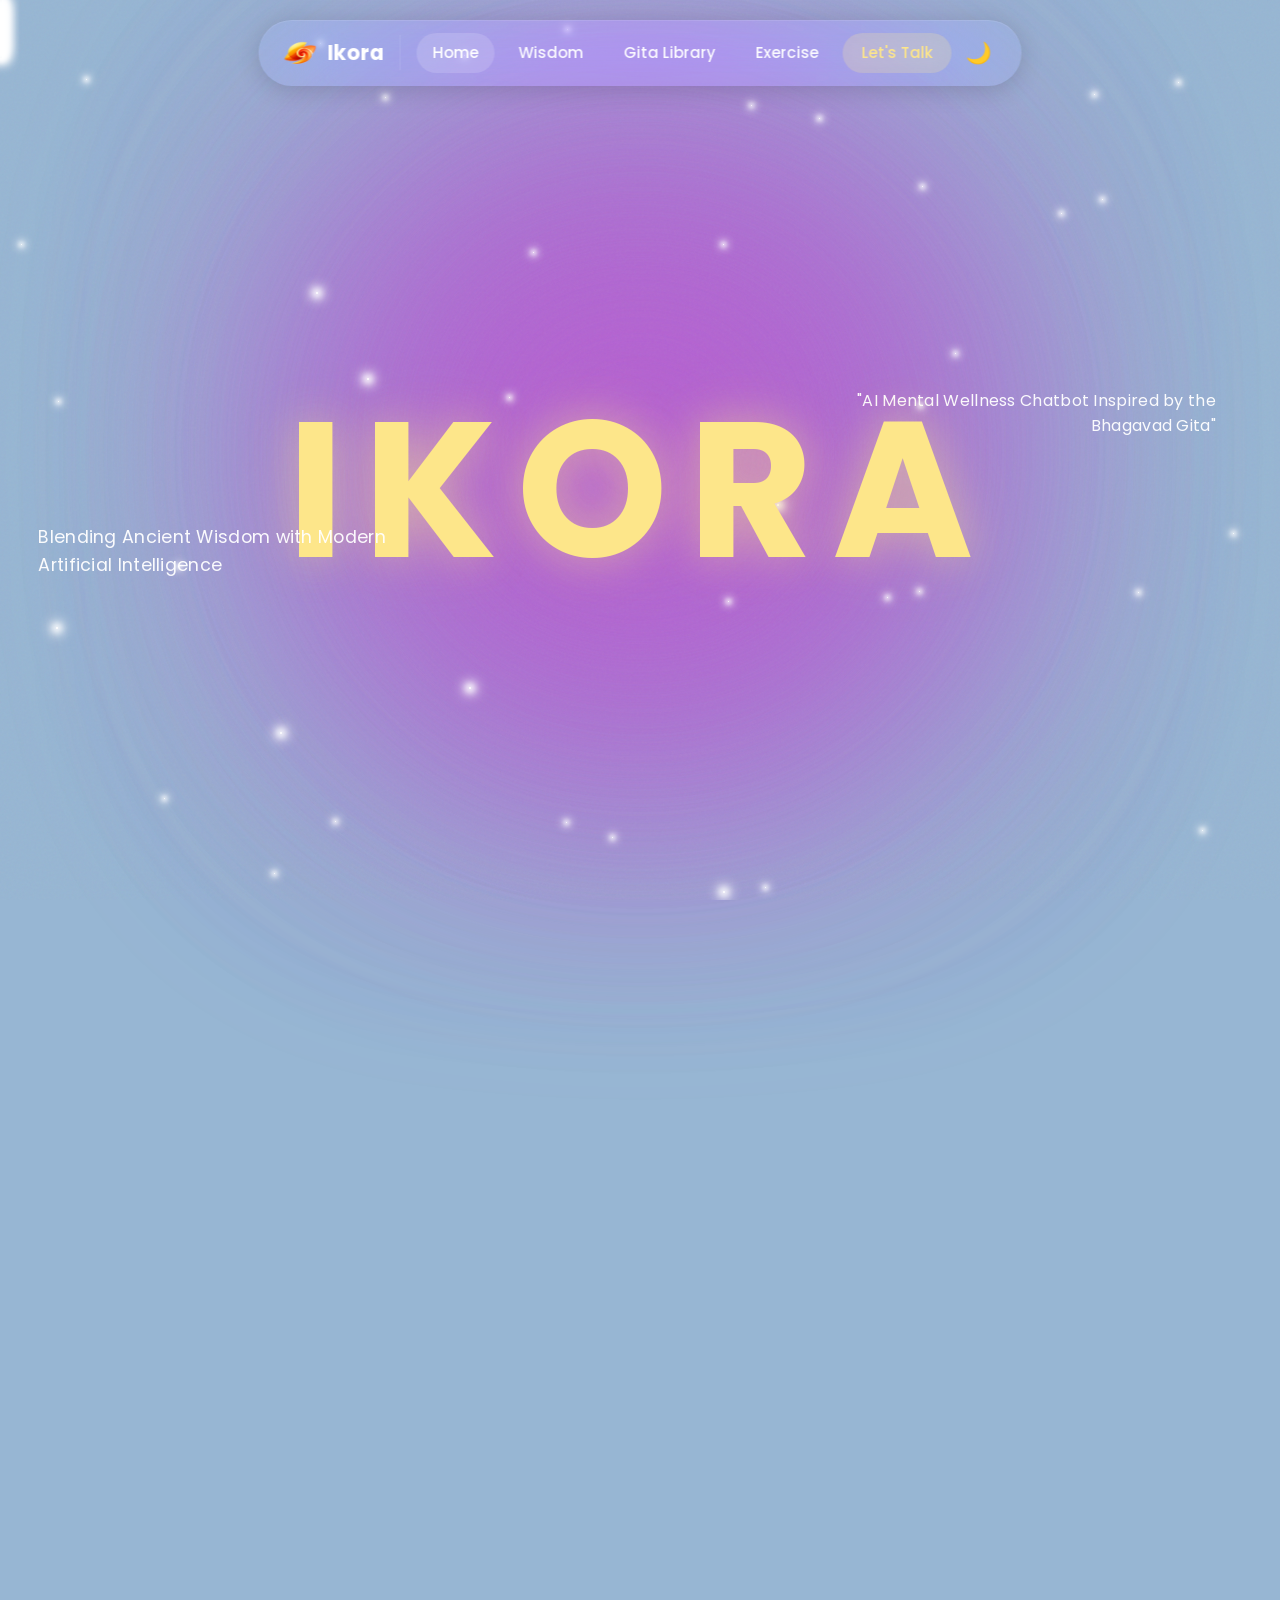
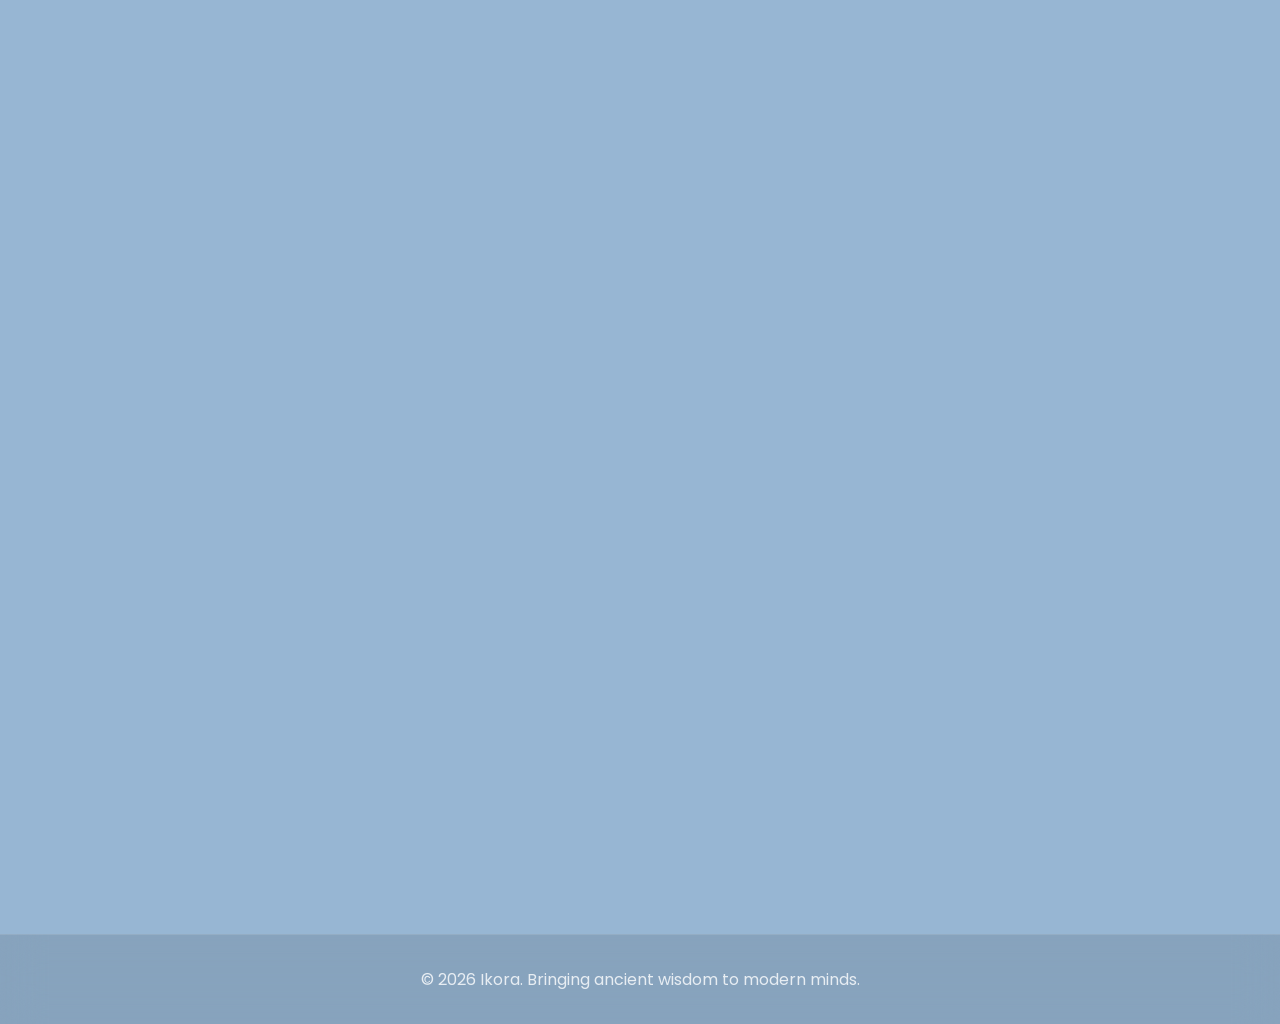
==== commit ff6511af: "Update Index.html" ====
--- a/index.html
+++ b/index.html
@@ -196,7 +196,7 @@
     </section>
 
     <footer class="footer">
-        <p>&copy; 2024 Ikora. Bringing ancient wisdom to modern minds.</p>
+        <p>&copy; 2026 Ikora. Bringing ancient wisdom to modern minds.</p>
     </footer>
 
     <script src="js/config.js"></script>
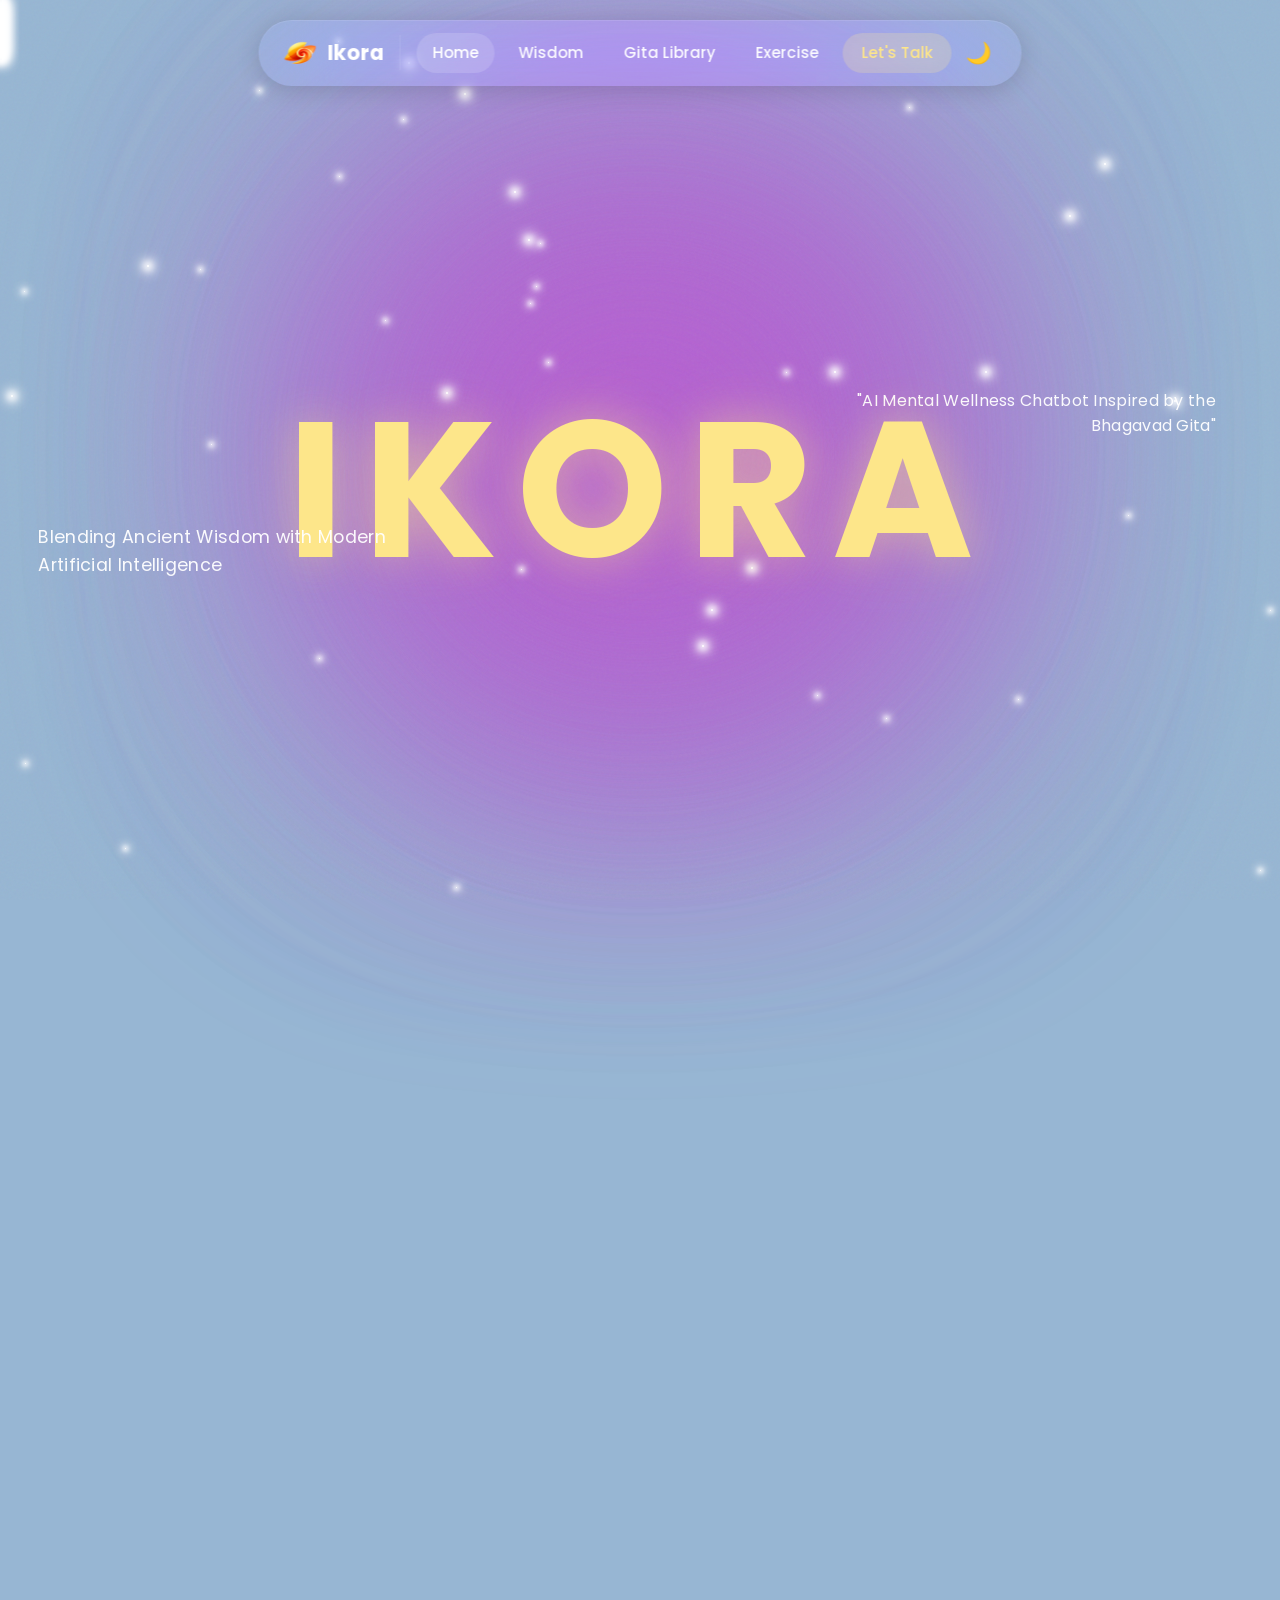
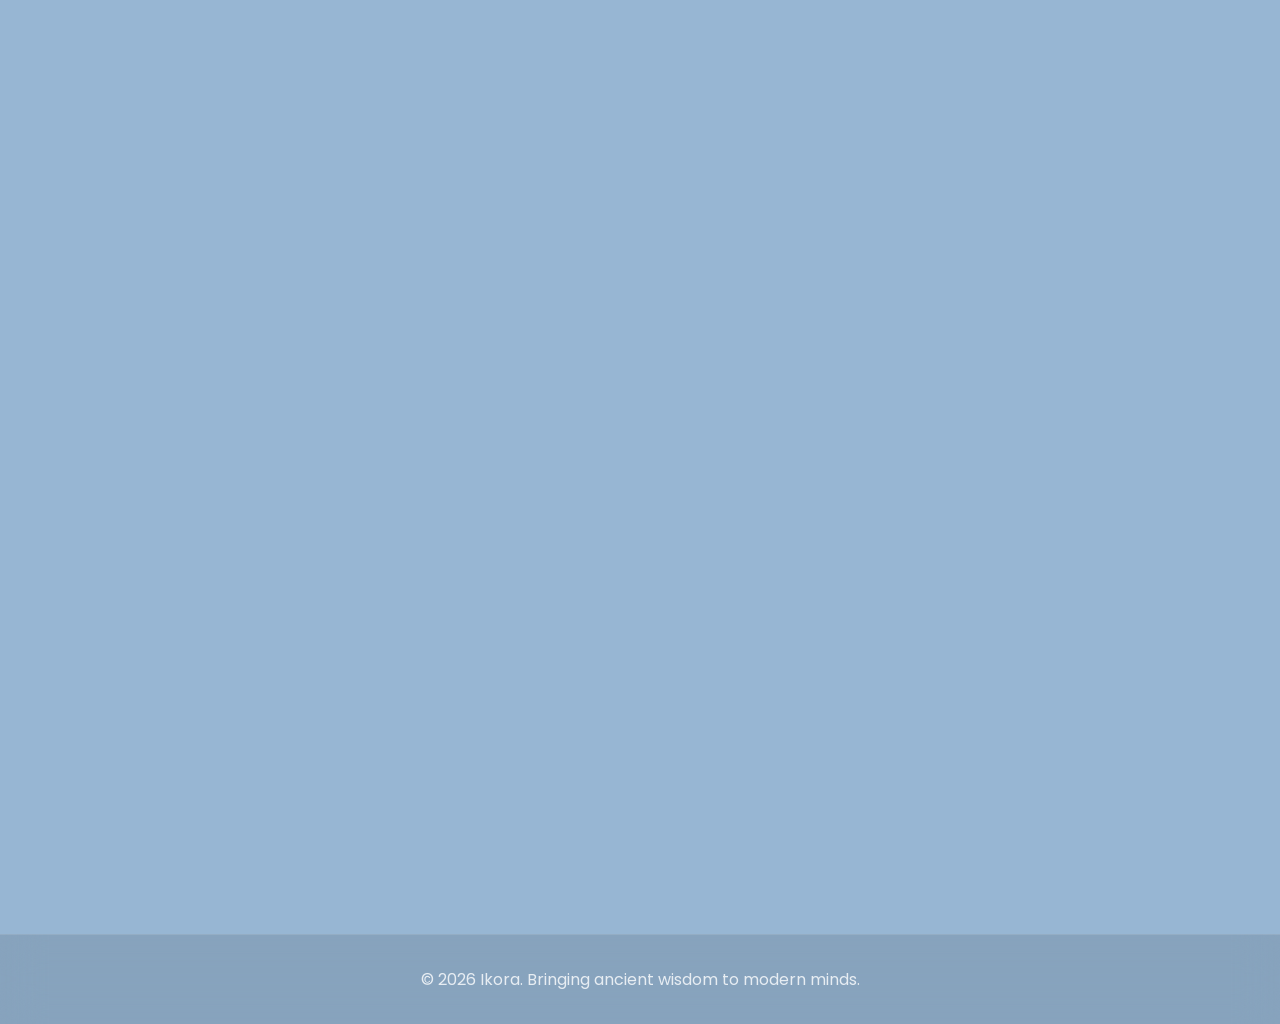
==== commit f166412d: "Update index.html" ====
--- a/index.html
+++ b/index.html
@@ -30,7 +30,10 @@
                 <img src="assets/ikora.png" alt="Ikora Logo" class="logo-image">
                 <span class="logo-text">Ikora</span>
             </div>
-            <ul class="nav-links">
+            <button class="hamburger" id="hamburger" aria-label="Toggle navigation" aria-expanded="false">
+                <span></span><span></span><span></span>
+            </button>
+            <ul class="nav-links" id="navLinks">
                 <li><a href="index.html" class="page-link active">Home</a></li>
                 <li><a href="about.html" class="page-link">Wisdom</a></li>
                 <li><a href="gita-library.html" class="page-link">Gita Library</a></li>
@@ -201,6 +204,35 @@
 
     <script src="js/config.js"></script>
     <script src="js/script.js"></script>
+    <script>
+        // Hamburger menu toggle
+        (function () {
+            var btn = document.getElementById('hamburger');
+            var nav = document.getElementById('navLinks');
+            if (!btn || !nav) return;
+            btn.addEventListener('click', function () {
+                var open = nav.classList.toggle('mobile-open');
+                btn.classList.toggle('open', open);
+                btn.setAttribute('aria-expanded', open);
+            });
+            // Close menu when a link is clicked
+            nav.querySelectorAll('a').forEach(function (link) {
+                link.addEventListener('click', function () {
+                    nav.classList.remove('mobile-open');
+                    btn.classList.remove('open');
+                    btn.setAttribute('aria-expanded', 'false');
+                });
+            });
+            // Close when clicking outside
+            document.addEventListener('click', function (e) {
+                if (!btn.contains(e.target) && !nav.contains(e.target)) {
+                    nav.classList.remove('mobile-open');
+                    btn.classList.remove('open');
+                    btn.setAttribute('aria-expanded', 'false');
+                }
+            });
+        })();
+    </script>
 </body>
 </html>
 
--- a/css/styles-new.css
+++ b/css/styles-new.css
@@ -761,8 +761,10 @@
     align-items: center;
     justify-content: center;
     cursor: pointer;
-    font-size: 1.3rem;
+    color: rgba(255, 255, 255, 0.85);
     transition: all 0.3s ease;
+    padding: 0;
+    line-height: 1;
 }
 
 .quote-refresh:hover {
@@ -4070,3 +4072,613 @@
         gap: 0.2rem;
     }
 }
+
+/* ========================================
+   HAMBURGER MENU
+   ======================================== */
+.hamburger {
+    display: none;
+    flex-direction: column;
+    justify-content: center;
+    align-items: center;
+    gap: 5px;
+    width: 38px;
+    height: 38px;
+    background: transparent;
+    border: none;
+    cursor: pointer;
+    padding: 4px;
+    border-radius: 8px;
+    transition: background 0.2s ease;
+    flex-shrink: 0;
+    z-index: 1010;
+}
+
+.hamburger:hover {
+    background: rgba(255, 255, 255, 0.12);
+}
+
+.hamburger span {
+    display: block;
+    width: 22px;
+    height: 2px;
+    background: var(--white);
+    border-radius: 2px;
+    transition: all 0.3s ease;
+    transform-origin: center;
+}
+
+.hamburger.open span:nth-child(1) {
+    transform: translateY(7px) rotate(45deg);
+}
+
+.hamburger.open span:nth-child(2) {
+    opacity: 0;
+    transform: scaleX(0);
+}
+
+.hamburger.open span:nth-child(3) {
+    transform: translateY(-7px) rotate(-45deg);
+}
+
+/* Mobile nav overlay */
+.nav-links.mobile-open {
+    display: flex !important;
+}
+
+/* ========================================
+   MOBILE — 480px and below
+   ======================================== */
+@media (max-width: 480px) {
+
+    /* --- Navbar --- */
+    .navbar {
+        top: 0;
+        left: 0;
+        width: 100%;
+        max-width: 100%;
+        transform: none;
+        border-radius: 0;
+        padding: 0;
+    }
+
+    .nav-container {
+        border-radius: 0 !important;
+        padding: 0.7rem 1rem !important;
+        gap: 0 !important;
+        flex-wrap: nowrap !important;
+        justify-content: space-between !important;
+        min-height: 54px;
+        position: relative;
+        white-space: normal;
+    }
+
+    .logo {
+        border-right: none !important;
+        border-bottom: none !important;
+        width: auto !important;
+        padding: 0 !important;
+        justify-content: flex-start !important;
+    }
+
+    .logo-text {
+        font-size: 1rem;
+    }
+
+    .logo-image {
+        width: 26px !important;
+        height: 26px !important;
+    }
+
+    /* Hide nav links by default, show as dropdown */
+    .nav-links {
+        display: none !important;
+        position: absolute;
+        top: 100%;
+        left: 0;
+        right: 0;
+        background: rgba(30, 20, 60, 0.97);
+        backdrop-filter: blur(30px);
+        -webkit-backdrop-filter: blur(30px);
+        flex-direction: column !important;
+        align-items: stretch !important;
+        gap: 0 !important;
+        padding: 0.5rem 0 !important;
+        border-radius: 0 0 20px 20px;
+        box-shadow: 0 8px 32px rgba(0, 0, 0, 0.3);
+        z-index: 999;
+        width: 100% !important;
+    }
+
+    .nav-links.mobile-open {
+        display: flex !important;
+    }
+
+    .nav-links li {
+        width: 100%;
+        flex-shrink: unset;
+    }
+
+    .nav-links a,
+    .nav-links .btn-nav {
+        display: block !important;
+        width: 100% !important;
+        padding: 0.9rem 1.4rem !important;
+        font-size: 1rem !important;
+        border-radius: 0 !important;
+        text-align: left;
+        border-bottom: 1px solid rgba(255, 255, 255, 0.06);
+    }
+
+    .nav-links li:last-child a {
+        border-bottom: none;
+    }
+
+    .btn-nav {
+        margin: 0.4rem 1rem !important;
+        border-radius: 12px !important;
+        text-align: center !important;
+        width: calc(100% - 2rem) !important;
+    }
+
+    .theme-toggle {
+        /* Keep it inline in the top bar */
+        position: static !important;
+        margin-left: auto;
+    }
+
+    /* Theme toggle sits in the dropdown too — hide the li wrapper for it
+       and keep it visible in top-bar via a separate approach */
+    .nav-links li:has(.theme-toggle) {
+        display: flex;
+        justify-content: center;
+        padding: 0.5rem 0;
+    }
+
+    /* Show hamburger */
+    .hamburger {
+        display: flex;
+    }
+
+    /* --- Hero --- */
+    .hero {
+        padding-top: 54px;
+        min-height: 100svh;
+    }
+
+    .hero-content-center {
+        padding: 1.5rem 1rem;
+    }
+
+    .hero-title-large {
+        font-size: 3.8rem !important;
+        letter-spacing: 0.05em;
+    }
+
+    .hero-tagline-top,
+    .hero-tagline-bottom {
+        position: static !important;
+        font-size: 0.82rem !important;
+        max-width: 100% !important;
+        text-align: center !important;
+        margin: 1rem 0 !important;
+        padding: 0 0.5rem;
+    }
+
+    /* --- About / Index sections --- */
+    .about-ikora {
+        padding: 2rem 1rem;
+    }
+
+    .content-wrapper {
+        padding: 0 0.5rem;
+    }
+
+    .content-title {
+        font-size: 1.6rem !important;
+    }
+
+    .content-text {
+        font-size: 0.95rem !important;
+        padding: 1rem !important;
+        text-align: left !important;
+    }
+
+    .work-steps {
+        grid-template-columns: 1fr !important;
+        gap: 1rem;
+    }
+
+    .step-card {
+        padding: 1.5rem;
+    }
+
+    .step-card h3 {
+        font-size: 1.2rem;
+    }
+
+    /* Benefits — stack vertically on mobile */
+    .benefits-grid {
+        flex-wrap: wrap !important;
+        justify-content: center !important;
+        overflow-x: hidden !important;
+    }
+
+    .benefit-item {
+        width: calc(50% - 0.5rem) !important;
+        min-width: 0 !important;
+        padding: 1.2rem !important;
+    }
+
+    .benefit-icon {
+        font-size: 2rem !important;
+    }
+
+    .benefit-item h4 {
+        font-size: 0.95rem !important;
+    }
+
+    .benefit-item p {
+        font-size: 0.82rem !important;
+    }
+
+    /* CTA */
+    .cta-final {
+        padding: 2rem 1.2rem;
+        margin-top: 2.5rem;
+    }
+
+    .cta-final h2 {
+        font-size: 1.6rem !important;
+    }
+
+    .cta-final p {
+        font-size: 1rem !important;
+    }
+
+    .btn-large {
+        padding: 0.9rem 2rem;
+        font-size: 1rem;
+    }
+
+    /* --- About hero section --- */
+    .about-hero {
+        padding: 4.5rem 1.2rem 2.5rem;
+    }
+
+    .about-hero h1 {
+        font-size: 1.8rem !important;
+        line-height: 1.3;
+    }
+
+    .about-hero p {
+        font-size: 1rem !important;
+    }
+
+    /* Content section padding */
+    .content-section {
+        padding: 1rem;
+    }
+
+    .content-container {
+        padding: 0;
+    }
+
+    /* --- Wisdom / About page cards --- */
+    .wisdom-card-transparent {
+        padding: 1.5rem 1rem !important;
+        min-height: auto !important;
+        border-radius: 16px;
+    }
+
+    .wisdom-card-transparent h2 {
+        font-size: 1.4rem !important;
+    }
+
+    .wisdom-card-transparent p {
+        font-size: 0.95rem !important;
+    }
+
+    .wisdom-icon {
+        font-size: 3rem !important;
+    }
+
+    /* Key teachings flowchart — vertical on mobile */
+    .teachings-grid-flow {
+        flex-direction: column !important;
+        align-items: center !important;
+        overflow-x: hidden !important;
+    }
+
+    .teaching-flow-card {
+        width: 100% !important;
+        max-width: 340px !important;
+        height: auto !important;
+        min-height: 0 !important;
+        padding: 1.2rem !important;
+    }
+
+    .flow-arrow {
+        transform: rotate(90deg);
+        margin: 0;
+    }
+
+    .key-teachings h2 {
+        font-size: 1.6rem !important;
+    }
+
+    /* Quote of day */
+    .quote-of-day {
+        padding: 2rem 1rem 1.5rem !important;
+        border-radius: 16px;
+    }
+
+    .quote-title {
+        font-size: 1.2rem !important;
+    }
+
+    .quote-text {
+        font-size: 0.9rem !important;
+        padding: 0 !important;
+    }
+
+    .quote-refresh {
+        top: 0.8rem;
+        right: 0.8rem;
+        width: 38px;
+        height: 38px;
+    }
+
+    /* CTA transparent */
+    .cta-section-transparent {
+        padding: 2rem 1.2rem;
+        margin-top: 2.5rem;
+        border-radius: 20px;
+    }
+
+    .cta-section-transparent h2 {
+        font-size: 1.6rem !important;
+    }
+
+    .cta-section-transparent p {
+        font-size: 1rem !important;
+    }
+
+    /* --- Testimonials --- */
+    .testimonials-carousel {
+        padding: 0 38px !important;
+    }
+
+    .testimonials-container {
+        min-height: 420px;
+    }
+
+    .testimonial-card {
+        padding: 1.5rem 1.2rem !important;
+    }
+
+    .testimonial-text {
+        font-size: 0.9rem !important;
+    }
+
+    .carousel-btn {
+        width: 34px !important;
+        height: 34px !important;
+        font-size: 1.2rem !important;
+    }
+
+    /* --- Auth page --- */
+    .auth-container {
+        padding: 4.5rem 1rem 1.5rem;
+        align-items: flex-start;
+    }
+
+    .auth-card-wrapper {
+        max-width: 100% !important;
+        width: 100%;
+    }
+
+    .auth-card {
+        padding: 2rem 1.2rem !important;
+        border-radius: 20px !important;
+    }
+
+    .auth-header h2 {
+        font-size: 1.5rem !important;
+    }
+
+    .auth-header p {
+        font-size: 0.88rem !important;
+    }
+
+    .auth-logo-image {
+        width: 60px !important;
+        height: 60px !important;
+    }
+
+    .form-group input {
+        padding: 0.85rem 1rem !important;
+        font-size: 0.95rem !important;
+        /* Prevent iOS zoom-in on focus */
+        font-size: max(16px, 0.95rem) !important;
+    }
+
+    .btn-full {
+        padding: 0.9rem !important;
+        font-size: 1rem !important;
+    }
+
+    /* --- Dashboard / Chat --- */
+    .chat-container-centered,
+    .chat-container-single {
+        padding: 56px 0.5rem 1rem !important;
+        align-items: flex-start !important;
+    }
+
+    .chat-card-glass {
+        height: calc(100svh - 70px) !important;
+        border-radius: 16px !important;
+        max-width: 100% !important;
+    }
+
+    .chat-header-single {
+        padding: 1rem 1rem !important;
+        gap: 0.8rem;
+    }
+
+    .bot-avatar-header {
+        width: 52px !important;
+        height: 52px !important;
+    }
+
+    .chat-avatar-image {
+        width: 34px !important;
+        height: 34px !important;
+    }
+
+    .header-text h2 {
+        font-size: 1.2rem !important;
+    }
+
+    .header-text p {
+        font-size: 0.8rem !important;
+    }
+
+    .chat-messages-single {
+        padding: 1rem !important;
+        gap: 1rem;
+    }
+
+    .message-content {
+        max-width: 85% !important;
+        padding: 0.8rem 1rem !important;
+    }
+
+    .message-content p {
+        font-size: 0.9rem;
+    }
+
+    .chat-input-single {
+        padding: 0.8rem 0.8rem 1rem !important;
+    }
+
+    .chat-form {
+        gap: 0.5rem;
+    }
+
+    #chatInput {
+        padding: 0.8rem 1rem !important;
+        font-size: max(16px, 0.9rem) !important;
+    }
+
+    .send-btn-single {
+        padding: 0.8rem 1.2rem !important;
+        font-size: 0.9rem !important;
+        white-space: nowrap;
+    }
+
+    /* Mood dock on mobile */
+    .mood-dock {
+        right: 10px !important;
+        bottom: 10px !important;
+    }
+
+    /* --- Exercise page --- */
+    .breathing-exercise {
+        padding: 2rem 1rem !important;
+        border-radius: 20px;
+    }
+
+    .breathing-circle-animated {
+        width: 100px !important;
+        height: 100px !important;
+    }
+
+    .breathing-text {
+        font-size: 0.9rem !important;
+    }
+
+    .breathing-description {
+        font-size: 0.9rem !important;
+        padding: 0 0.5rem;
+    }
+
+    .coming-soon-grid {
+        grid-template-columns: 1fr !important;
+    }
+
+    .coming-soon-card {
+        padding: 1.5rem 1rem !important;
+    }
+
+    /* --- Gita Library --- */
+    .search-bar {
+        flex-direction: column !important;
+    }
+
+    .search-input {
+        width: 100% !important;
+    }
+
+    .filter-section {
+        flex-wrap: wrap;
+        gap: 0.5rem;
+    }
+
+    /* --- Loading screen --- */
+    .loading-title {
+        font-size: 4.5rem !important;
+    }
+
+    .loading-bar {
+        width: 220px !important;
+    }
+
+    /* --- Footer --- */
+    .footer {
+        padding: 1.2rem 1rem;
+        font-size: 0.85rem;
+        margin-top: 2rem;
+    }
+}
+
+/* ========================================
+   MOBILE — 375px and below (small phones)
+   ======================================== */
+@media (max-width: 375px) {
+    .hero-title-large {
+        font-size: 3rem !important;
+    }
+
+    .about-hero h1 {
+        font-size: 1.5rem !important;
+    }
+
+    .content-title {
+        font-size: 1.4rem !important;
+    }
+
+    .benefit-item {
+        width: 100% !important;
+    }
+
+    .auth-card {
+        padding: 1.5rem 1rem !important;
+    }
+
+    .send-btn-single {
+        padding: 0.8rem 0.8rem !important;
+        font-size: 0.82rem !important;
+    }
+
+    .testimonials-carousel {
+        padding: 0 28px !important;
+    }
+}
+
+/* ========================================
+   DARK MODE — hamburger + mobile nav
+   ======================================== */
+body.dark-mode .nav-links {
+    background: rgba(10, 10, 30, 0.98) !important;
+}
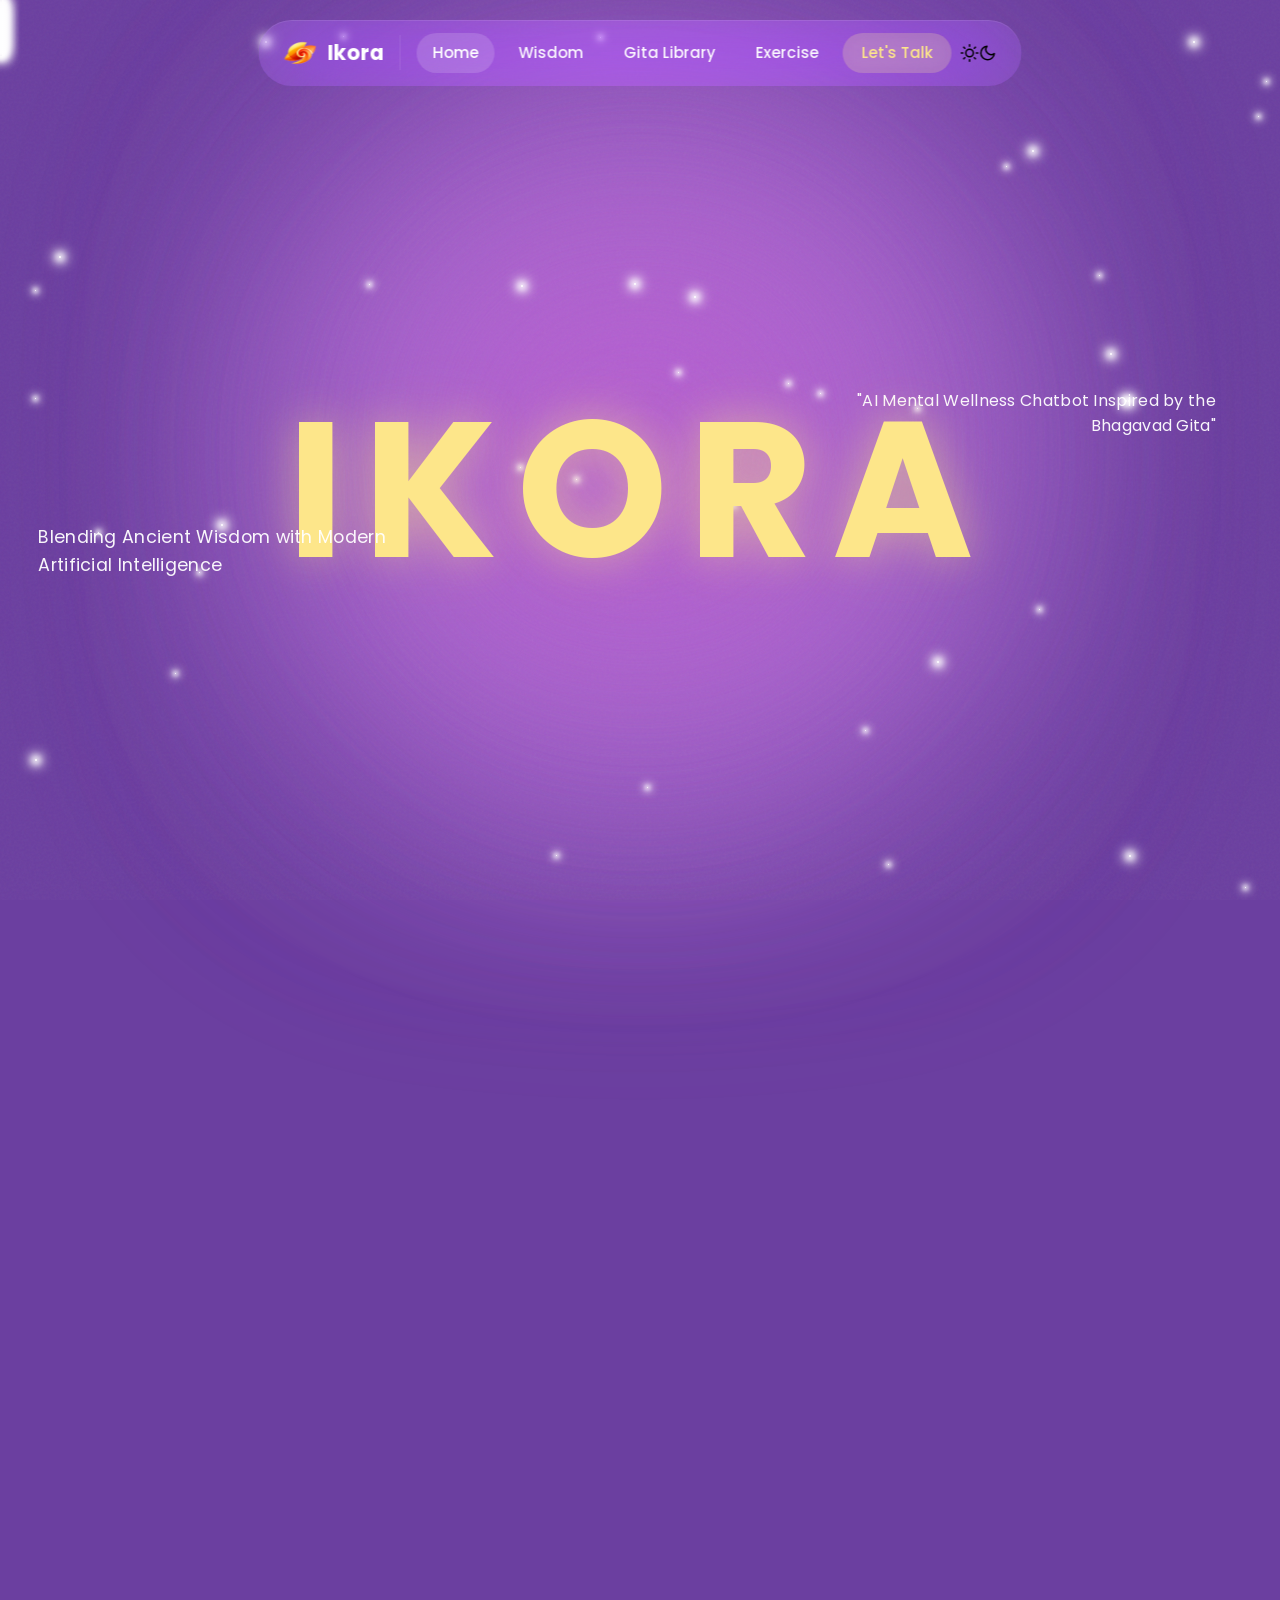
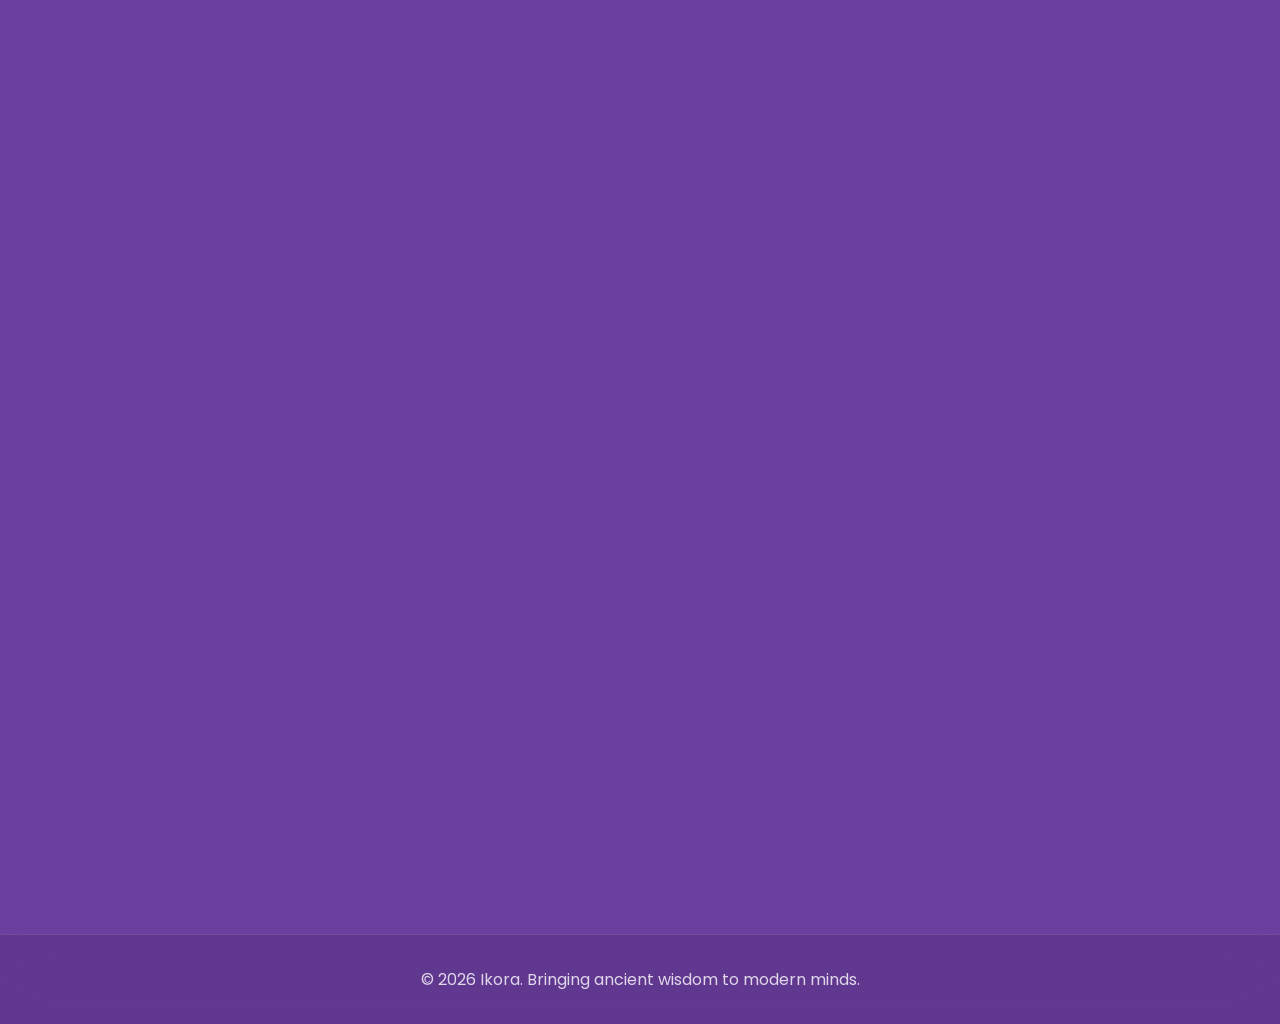
==== commit eb06f6c1: "Update Index.html" ====
--- a/index.html
+++ b/index.html
@@ -39,8 +39,9 @@
                 <li><a href="gita-library.html" class="page-link">Gita Library</a></li>
                 <li><a href="exercise.html" class="page-link">Exercise</a></li>
                 <li><a href="auth.html" class="btn-nav page-link">Let's Talk</a></li>
-                <li><button class="theme-toggle" id="themeToggle" title="Toggle Dark Mode">
-                    <span class="theme-icon">🌙</span>
+                <li><button class="theme-toggle" id="themeToggle" title="Toggle Dark Mode" aria-label="Toggle Dark Mode">
+                    <svg class="icon-sun" xmlns="http://www.w3.org/2000/svg" width="18" height="18" viewBox="0 0 24 24" fill="none" stroke="currentColor" stroke-width="2" stroke-linecap="round" stroke-linejoin="round"><circle cx="12" cy="12" r="5"/><line x1="12" y1="1" x2="12" y2="3"/><line x1="12" y1="21" x2="12" y2="23"/><line x1="4.22" y1="4.22" x2="5.64" y2="5.64"/><line x1="18.36" y1="18.36" x2="19.78" y2="19.78"/><line x1="1" y1="12" x2="3" y2="12"/><line x1="21" y1="12" x2="23" y2="12"/><line x1="4.22" y1="19.78" x2="5.64" y2="18.36"/><line x1="18.36" y1="5.64" x2="19.78" y2="4.22"/></svg>
+                    <svg class="icon-moon" xmlns="http://www.w3.org/2000/svg" width="18" height="18" viewBox="0 0 24 24" fill="none" stroke="currentColor" stroke-width="2" stroke-linecap="round" stroke-linejoin="round"><path d="M21 12.79A9 9 0 1 1 11.21 3 7 7 0 0 0 21 12.79z"/></svg>
                 </button></li>
             </ul>
         </div>
--- a/css/styles-new.css
+++ b/css/styles-new.css
@@ -2,6 +2,11 @@
     margin: 0;
     padding: 0;
     box-sizing: border-box;
+}
+
+html {
+    width: 100%;
+    overflow-x: hidden;
 }
 
 :root {
@@ -17,10 +22,11 @@
 
 body {
     font-family: 'Poppins', sans-serif;
-    background: #97b6d3;
+    background: #6b3fa0;
     color: var(--white);
     line-height: 1.6;
     min-height: 100vh;
+    width: 100%;
     position: relative;
     overflow-x: hidden;
     margin: 0;
@@ -331,8 +337,7 @@
     border: none;
     outline: none;
     border-radius: 50px;
-    box-shadow: 0 4px 24px rgba(0, 0, 0, 0.15),
-                inset 0 1px 0 rgba(255, 255, 255, 0.1);
+    box-shadow: inset 0 1px 0 rgba(255, 255, 255, 0.1);
     position: relative;
     min-height: 60px;
     white-space: nowrap;
@@ -467,6 +472,7 @@
 /* Hero Section - Main Design from Image */
 .hero {
     max-width: 100%;
+    width: 100%;
     margin: 0;
     padding: 0;
     min-height: 100vh;
@@ -476,6 +482,7 @@
     position: relative;
     z-index: 2;
     padding-top: 80px;
+    box-sizing: border-box;
 }
 
 .hero-content-center {
@@ -1659,7 +1666,8 @@
     z-index: 2;
 }
 
-/* Particles - Disabled */
+/* Particles - Disabled */Ikora
+
 .particles {
     display: none;
 }
@@ -1723,42 +1731,132 @@
     .logo-text {
         font-size: 1.1rem;
     }
+
+    /* Hero — stack vertically on tablets so taglines don't overlap the title */
+    .hero-content-center {
+        display: flex;
+        flex-direction: column;
+        align-items: center;
+        justify-content: center;
+        gap: 1.5rem;
+        text-align: center;
+    }
+
+    .hero-tagline-top {
+        position: static;
+        font-size: 0.95rem;
+        max-width: 80%;
+        text-align: center;
+        margin: 0;
+        animation: none;
+        opacity: 1;
+    }
+
+    .hero-title-large {
+        font-size: 7rem;
+        position: static;
+    }
+
+    .hero-tagline-bottom {
+        position: static;
+        font-size: 0.95rem;
+        max-width: 80%;
+        text-align: center;
+        margin: 0;
+        animation: none;
+        opacity: 1;
+    }
 }
 
 @media (max-width: 768px) {
     .navbar {
-        top: 10px;
-        width: calc(100% - 20px);
-        left: 10px;
+        top: 0;
+        left: 0;
+        width: 100%;
+        max-width: 100%;
         transform: none;
+        padding: 0;
     }
     
     .nav-container {
         padding: 0.6rem 1rem;
-        gap: 0.5rem;
-        flex-wrap: wrap;
+        gap: 0;
+        flex-wrap: nowrap;
+        justify-content: space-between;
+        border-radius: 0;
+        min-height: 54px;
+        width: 100%;
+    }
+
+    /* Show hamburger at 768px too */
+    .hamburger {
+        display: flex;
+    }
+    
+    .logo {
+        padding-right: 0;
+        border-right: none;
+        width: auto;
+        justify-content: flex-start;
+        padding-bottom: 0;
+        border-bottom: none;
+    }
+    
+    /* Hide nav links by default — toggled open via JS */
+    .nav-links {
+        display: none !important;
+        position: absolute;
+        top: 100%;
+        left: 0;
+        right: 0;
+        background: rgba(20, 10, 40, 0.98);
+        backdrop-filter: blur(30px);
+        -webkit-backdrop-filter: blur(30px);
+        flex-direction: column !important;
+        align-items: stretch !important;
+        gap: 0 !important;
+        padding: 0.5rem 0 !important;
+        border-radius: 0 0 16px 16px;
+        box-shadow: 0 8px 32px rgba(0, 0, 0, 0.3);
+        z-index: 999;
+        width: 100% !important;
+    }
+
+    .nav-links.mobile-open {
+        display: flex !important;
+    }
+
+    .nav-links li {
+        width: 100%;
+        flex-shrink: unset;
+    }
+
+    .nav-links a,
+    .nav-links .btn-nav {
+        display: block !important;
+        width: 100% !important;
+        padding: 0.85rem 1.4rem !important;
+        font-size: 0.95rem !important;
+        border-radius: 0 !important;
+        text-align: left;
+        border-bottom: 1px solid rgba(255, 255, 255, 0.06);
+    }
+
+    .nav-links li:last-child a {
+        border-bottom: none;
+    }
+
+    .btn-nav {
+        margin: 0.4rem 1rem !important;
+        border-radius: 12px !important;
+        text-align: center !important;
+        width: calc(100% - 2rem) !important;
+    }
+
+    .nav-links li:has(.theme-toggle) {
+        display: flex;
         justify-content: center;
-    }
-    
-    .logo {
-        padding-right: 0.5rem;
-        border-right: none;
-        width: 100%;
-        justify-content: center;
-        padding-bottom: 0.5rem;
-        border-bottom: 1px solid rgba(255, 255, 255, 0.2);
-    }
-    
-    .nav-links {
-        gap: 0.3rem;
-        font-size: 0.85rem;
-        justify-content: center;
-        width: 100%;
-    }
-    
-    .nav-links a {
-        font-size: 0.85rem;
-        padding: 0.4rem 0.7rem;
+        padding: 0.5rem 0;
     }
     
     .logo-image {
@@ -1776,14 +1874,24 @@
         font-size: 1rem;
     }
     
-    .btn-nav {
-        padding: 0.4rem 1rem !important;
-        font-size: 0.85rem !important;
-    }
-    
     .user-greeting {
         font-size: 0.8rem;
         padding: 0.4rem 0.8rem;
+    }
+
+    /* Hero full width on mobile */
+    .hero {
+        padding-top: 54px;
+        min-height: 100svh;
+        width: 100%;
+        align-items: center;
+        justify-content: center;
+    }
+
+    .hero-content-center {
+        width: 100%;
+        text-align: center;
+        padding: 2rem 1.5rem;
     }
     
     .hero-title-large {
@@ -1816,21 +1924,6 @@
     
     .chat-card-glass {
         height: 90vh;
-    }
-    
-    .chevron-decoration svg {
-        width: 40px;
-        height: 40px;
-    }
-    
-    .chevron-top-left {
-        top: 20px;
-        left: 20px;
-    }
-    
-    .chevron-bottom-right {
-        bottom: 20px;
-        right: 20px;
     }
     
     /* Testimonials responsive */
@@ -2447,28 +2540,17 @@
 }
 
 body.dark-mode .nav-container {
-    background: rgba(25, 25, 45, 0.7) !important;
-    backdrop-filter: blur(80px) !important;
-    -webkit-backdrop-filter: blur(80px) !important;
+    background: rgba(255, 255, 255, 0.06) !important;
+    backdrop-filter: blur(40px) saturate(180%) !important;
+    -webkit-backdrop-filter: blur(40px) saturate(180%) !important;
     border: none !important;
     outline: none !important;
-    border-radius: 60px !important;
     box-shadow: none !important;
-    padding: 0.8rem 1.5rem !important;
-    overflow: hidden !important;
-}
-
-body.dark-mode .nav-container::before {
-   display: none;
-}
-
-body.dark-mode .nav-container * {
-    border-color: transparent !important;
+    overflow: visible !important;
 }
 
 body.dark-mode .logo {
-    border-right: 1px solid rgba(255, 255, 255, 0.03) !important;
-    padding-right: 1.2rem !important;
+    border-right: 1px solid rgba(255, 255, 255, 0.08) !important;
 }
 
 body.dark-mode .nav-links a {
@@ -2498,11 +2580,6 @@
 
 body.dark-mode .color-orb-bg {
     opacity: 0.4;
-}
-
-body.dark-mode .navbar {
-    background: rgba(0, 0, 0, 0.3);
-    border-bottom-color: rgba(255, 255, 255, 0.1);
 }
 
 body.dark-mode .hero-title-large {
@@ -4151,6 +4228,7 @@
         min-height: 54px;
         position: relative;
         white-space: normal;
+        width: 100% !important;
     }
 
     .logo {
@@ -4679,6 +4757,8 @@
 /* ========================================
    DARK MODE — hamburger + mobile nav
    ======================================== */
-body.dark-mode .nav-links {
-    background: rgba(10, 10, 30, 0.98) !important;
-}
+@media (max-width: 768px) {
+    body.dark-mode .nav-links {
+        background: rgba(10, 10, 30, 0.98) !important;
+    }
+}
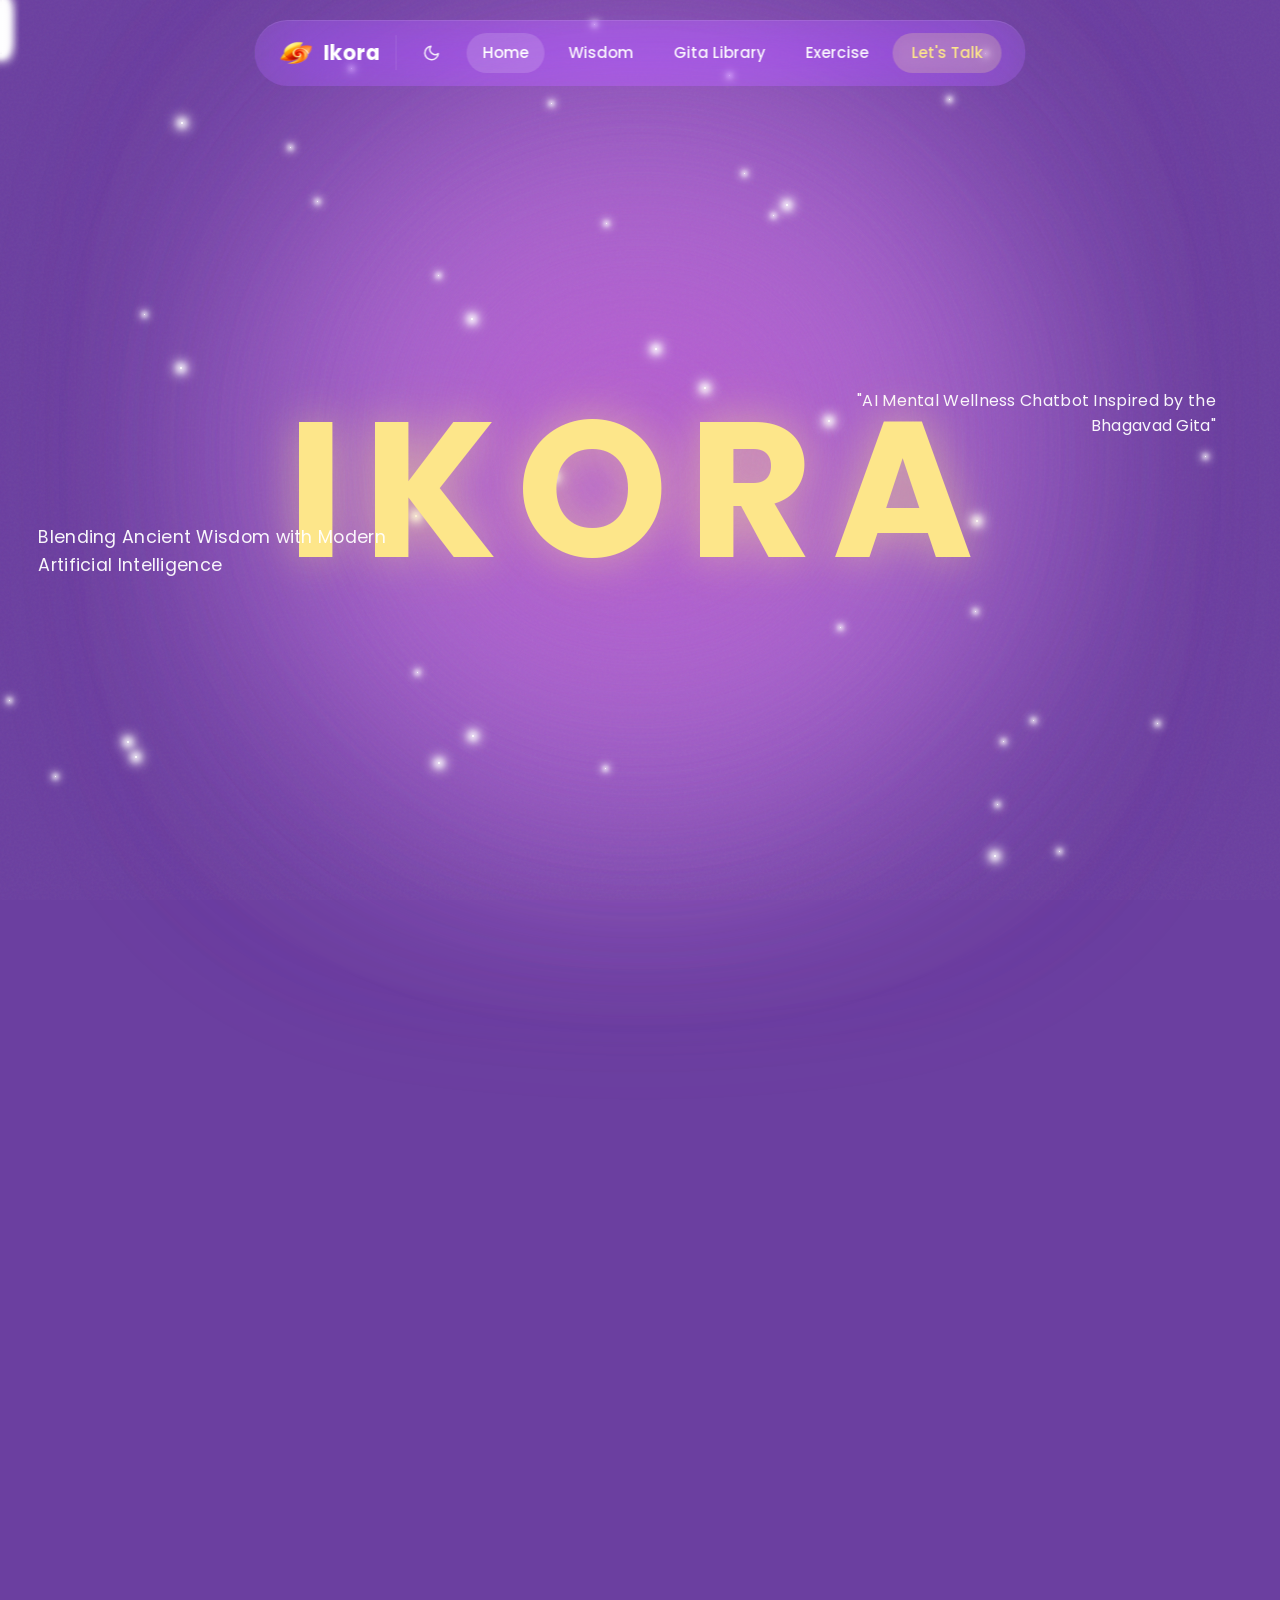
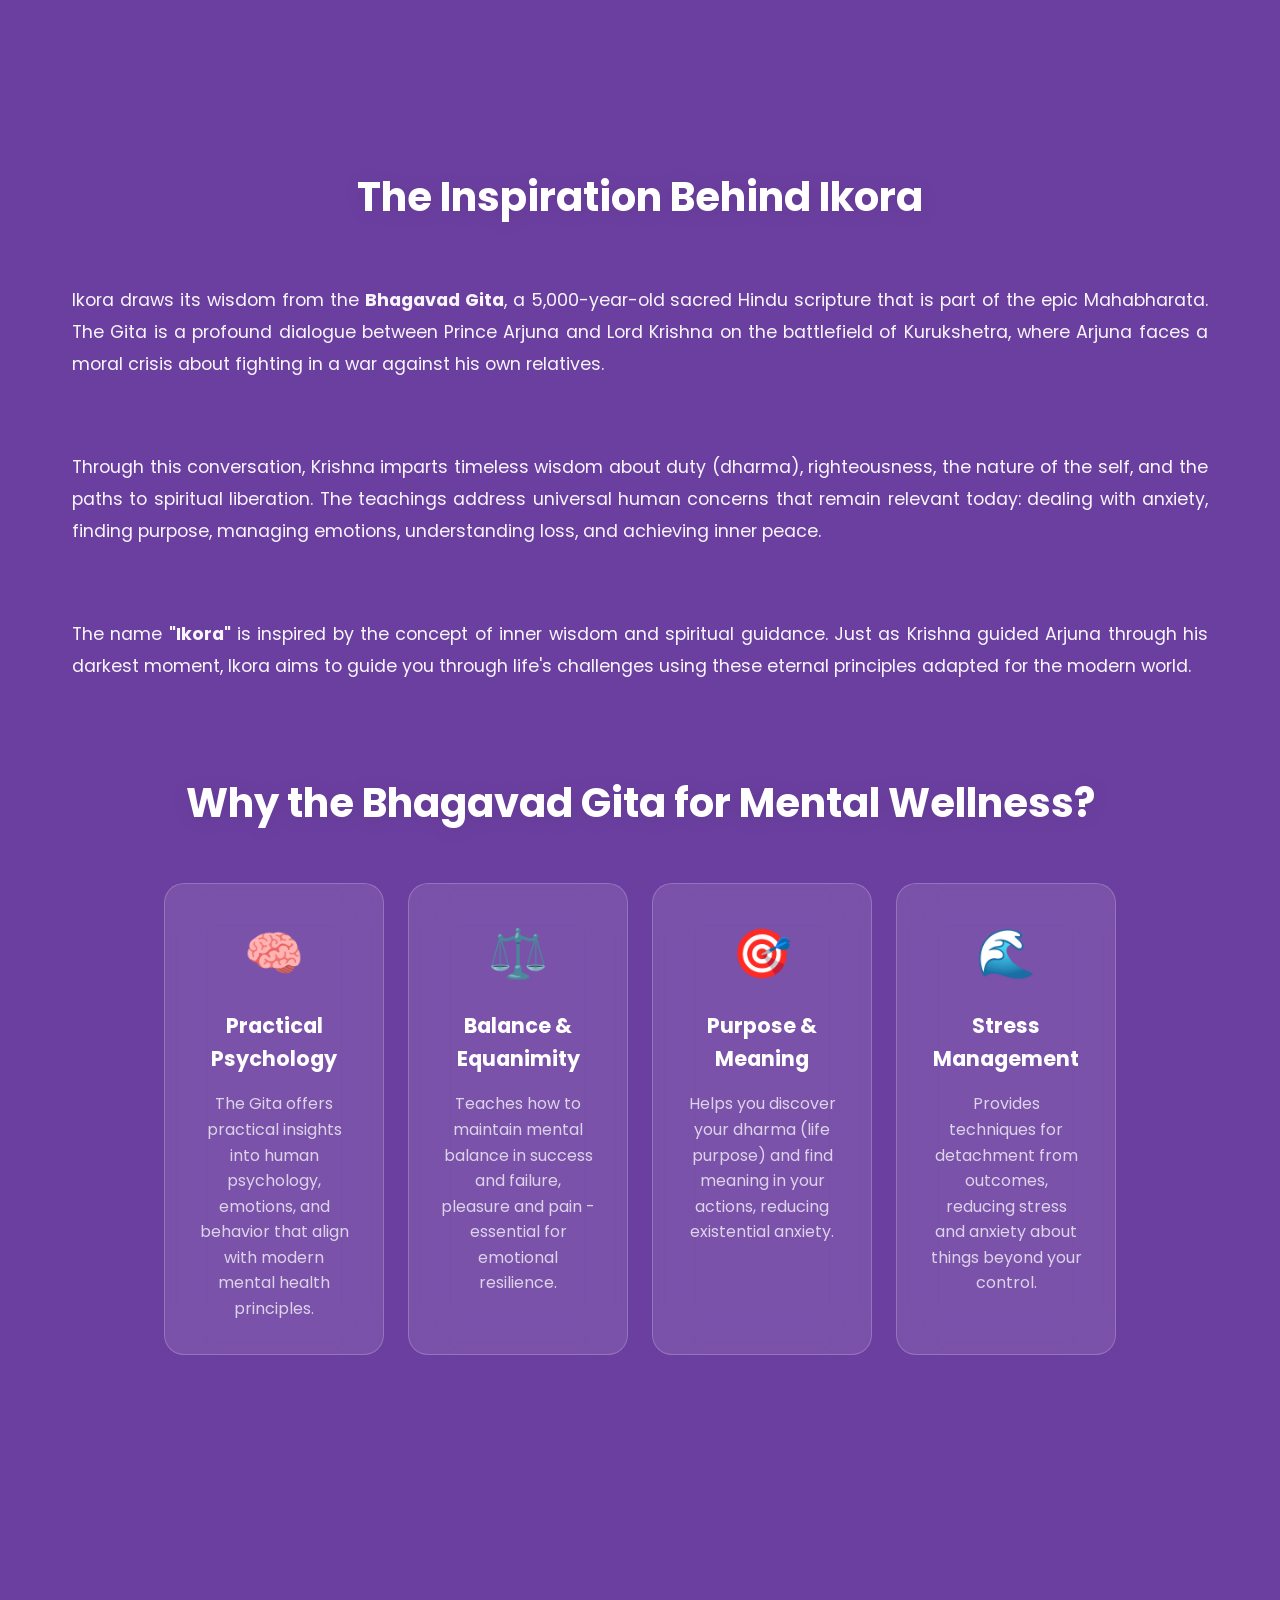
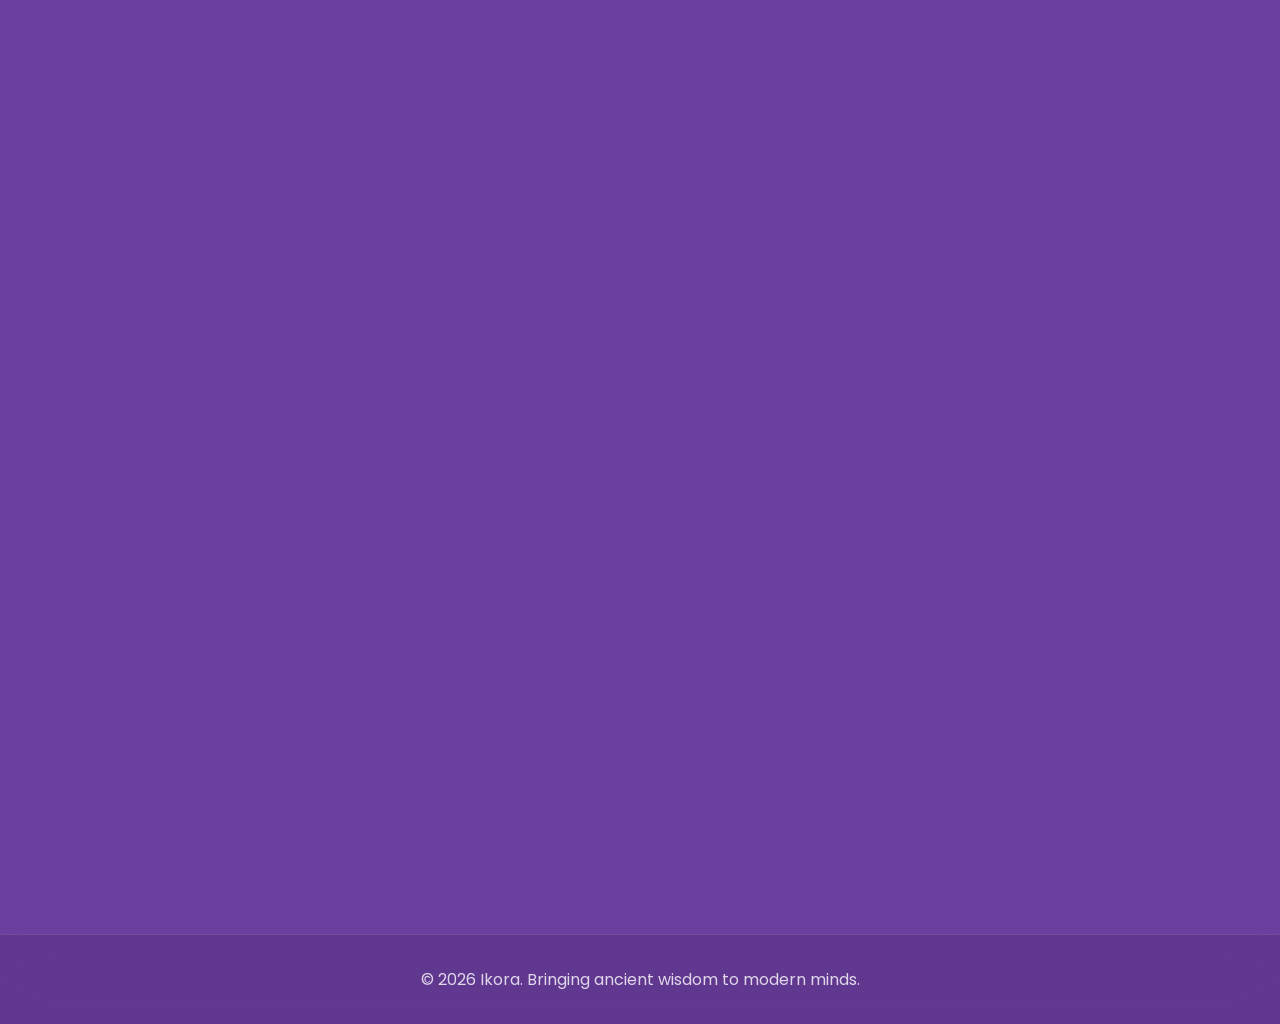
==== commit 2cd8d9ce: "Update index.html" ====
--- a/index.html
+++ b/index.html
@@ -33,16 +33,16 @@
             <button class="hamburger" id="hamburger" aria-label="Toggle navigation" aria-expanded="false">
                 <span></span><span></span><span></span>
             </button>
+            <button class="theme-toggle" id="themeToggle" title="Toggle Dark Mode" aria-label="Toggle Dark Mode">
+                <svg class="icon-sun" xmlns="http://www.w3.org/2000/svg" width="18" height="18" viewBox="0 0 24 24" fill="none" stroke="currentColor" stroke-width="2" stroke-linecap="round" stroke-linejoin="round"><circle cx="12" cy="12" r="5"/><line x1="12" y1="1" x2="12" y2="3"/><line x1="12" y1="21" x2="12" y2="23"/><line x1="4.22" y1="4.22" x2="5.64" y2="5.64"/><line x1="18.36" y1="18.36" x2="19.78" y2="19.78"/><line x1="1" y1="12" x2="3" y2="12"/><line x1="21" y1="12" x2="23" y2="12"/><line x1="4.22" y1="19.78" x2="5.64" y2="18.36"/><line x1="18.36" y1="5.64" x2="19.78" y2="4.22"/></svg>
+                <svg class="icon-moon" xmlns="http://www.w3.org/2000/svg" width="18" height="18" viewBox="0 0 24 24" fill="none" stroke="currentColor" stroke-width="2" stroke-linecap="round" stroke-linejoin="round"><path d="M21 12.79A9 9 0 1 1 11.21 3 7 7 0 0 0 21 12.79z"/></svg>
+            </button>
             <ul class="nav-links" id="navLinks">
                 <li><a href="index.html" class="page-link active">Home</a></li>
                 <li><a href="about.html" class="page-link">Wisdom</a></li>
                 <li><a href="gita-library.html" class="page-link">Gita Library</a></li>
                 <li><a href="exercise.html" class="page-link">Exercise</a></li>
                 <li><a href="auth.html" class="btn-nav page-link">Let's Talk</a></li>
-                <li><button class="theme-toggle" id="themeToggle" title="Toggle Dark Mode" aria-label="Toggle Dark Mode">
-                    <svg class="icon-sun" xmlns="http://www.w3.org/2000/svg" width="18" height="18" viewBox="0 0 24 24" fill="none" stroke="currentColor" stroke-width="2" stroke-linecap="round" stroke-linejoin="round"><circle cx="12" cy="12" r="5"/><line x1="12" y1="1" x2="12" y2="3"/><line x1="12" y1="21" x2="12" y2="23"/><line x1="4.22" y1="4.22" x2="5.64" y2="5.64"/><line x1="18.36" y1="18.36" x2="19.78" y2="19.78"/><line x1="1" y1="12" x2="3" y2="12"/><line x1="21" y1="12" x2="23" y2="12"/><line x1="4.22" y1="19.78" x2="5.64" y2="18.36"/><line x1="18.36" y1="5.64" x2="19.78" y2="4.22"/></svg>
-                    <svg class="icon-moon" xmlns="http://www.w3.org/2000/svg" width="18" height="18" viewBox="0 0 24 24" fill="none" stroke="currentColor" stroke-width="2" stroke-linecap="round" stroke-linejoin="round"><path d="M21 12.79A9 9 0 1 1 11.21 3 7 7 0 0 0 21 12.79z"/></svg>
-                </button></li>
             </ul>
         </div>
     </nav>
--- a/css/styles-new.css
+++ b/css/styles-new.css
@@ -440,20 +440,32 @@
     justify-content: center;
     cursor: pointer;
     transition: all 0.3s ease;
-    font-size: 1.1rem;
     padding: 0;
     position: relative;
     z-index: 10;
+    color: rgba(255, 255, 255, 0.9);
 }
 
 .theme-toggle:hover {
     background: rgba(255, 255, 255, 0.15);
-    transform: rotate(180deg) scale(1.1);
-}
-
-.theme-icon {
-    font-size: 1.3rem;
+    transform: rotate(20deg) scale(1.1);
+}
+
+/* SVG icon visibility — light mode shows moon, dark mode shows sun */
+.theme-toggle .icon-sun {
+    display: none;
+}
+
+.theme-toggle .icon-moon {
     display: block;
+}
+
+body.dark-mode .theme-toggle .icon-sun {
+    display: block;
+}
+
+body.dark-mode .theme-toggle .icon-moon {
+    display: none;
 }
 
 .user-greeting {
@@ -1854,9 +1866,7 @@
     }
 
     .nav-links li:has(.theme-toggle) {
-        display: flex;
-        justify-content: center;
-        padding: 0.5rem 0;
+        display: none;
     }
     
     .logo-image {
@@ -2698,8 +2708,8 @@
     background: rgba(0, 0, 0, 0.3);
 }
 
-body.dark-mode .theme-toggle .theme-icon::before {
-    content: '☀️';
+body.dark-mode .theme-toggle {
+    color: rgba(255, 255, 255, 0.9);
 }
 
 /* ========================================
@@ -4302,15 +4312,15 @@
     .theme-toggle {
         /* Keep it inline in the top bar */
         position: static !important;
-        margin-left: auto;
-    }
-
-    /* Theme toggle sits in the dropdown too — hide the li wrapper for it
-       and keep it visible in top-bar via a separate approach */
+        z-index: auto !important;
+        margin-left: 0;
+        flex-shrink: 0;
+    }
+
+    /* Theme toggle li inside the dropdown — hide it there,
+       the button is shown in the top bar row instead */
     .nav-links li:has(.theme-toggle) {
-        display: flex;
-        justify-content: center;
-        padding: 0.5rem 0;
+        display: none;
     }
 
     /* Show hamburger */
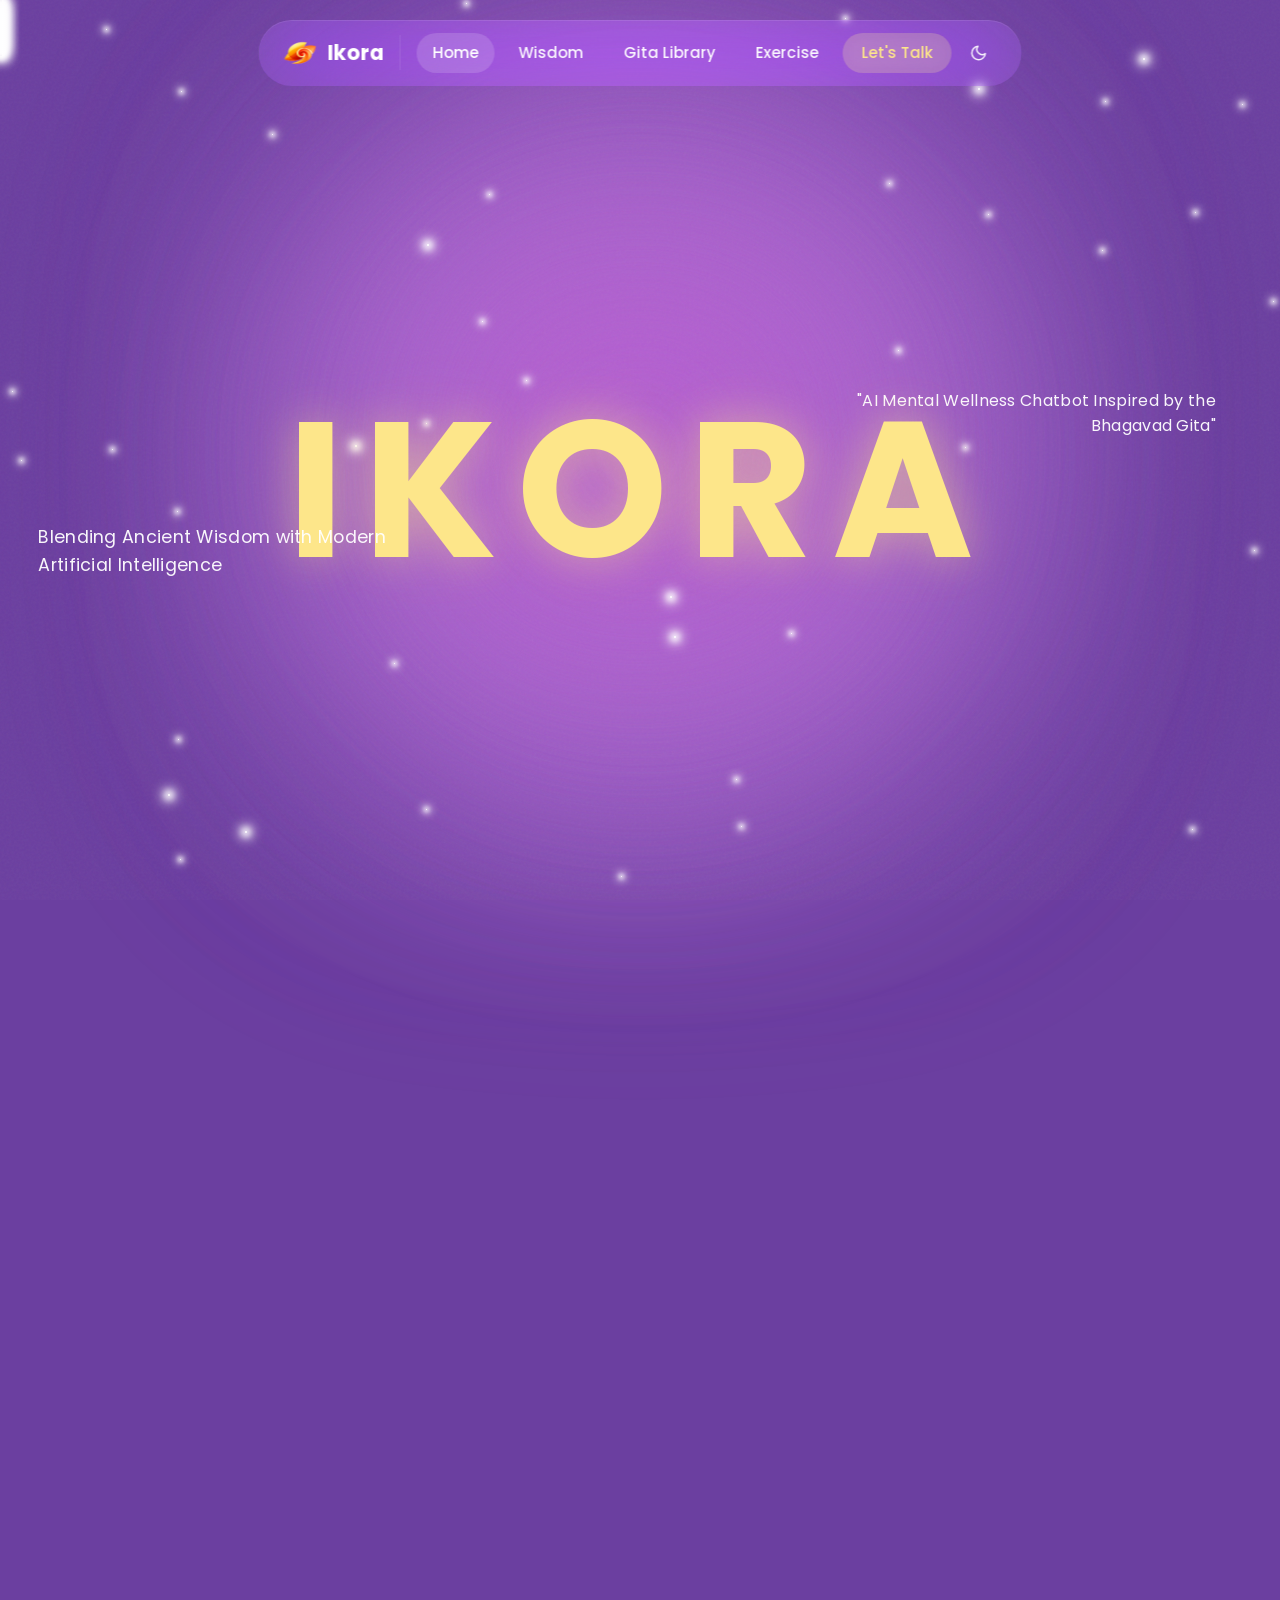
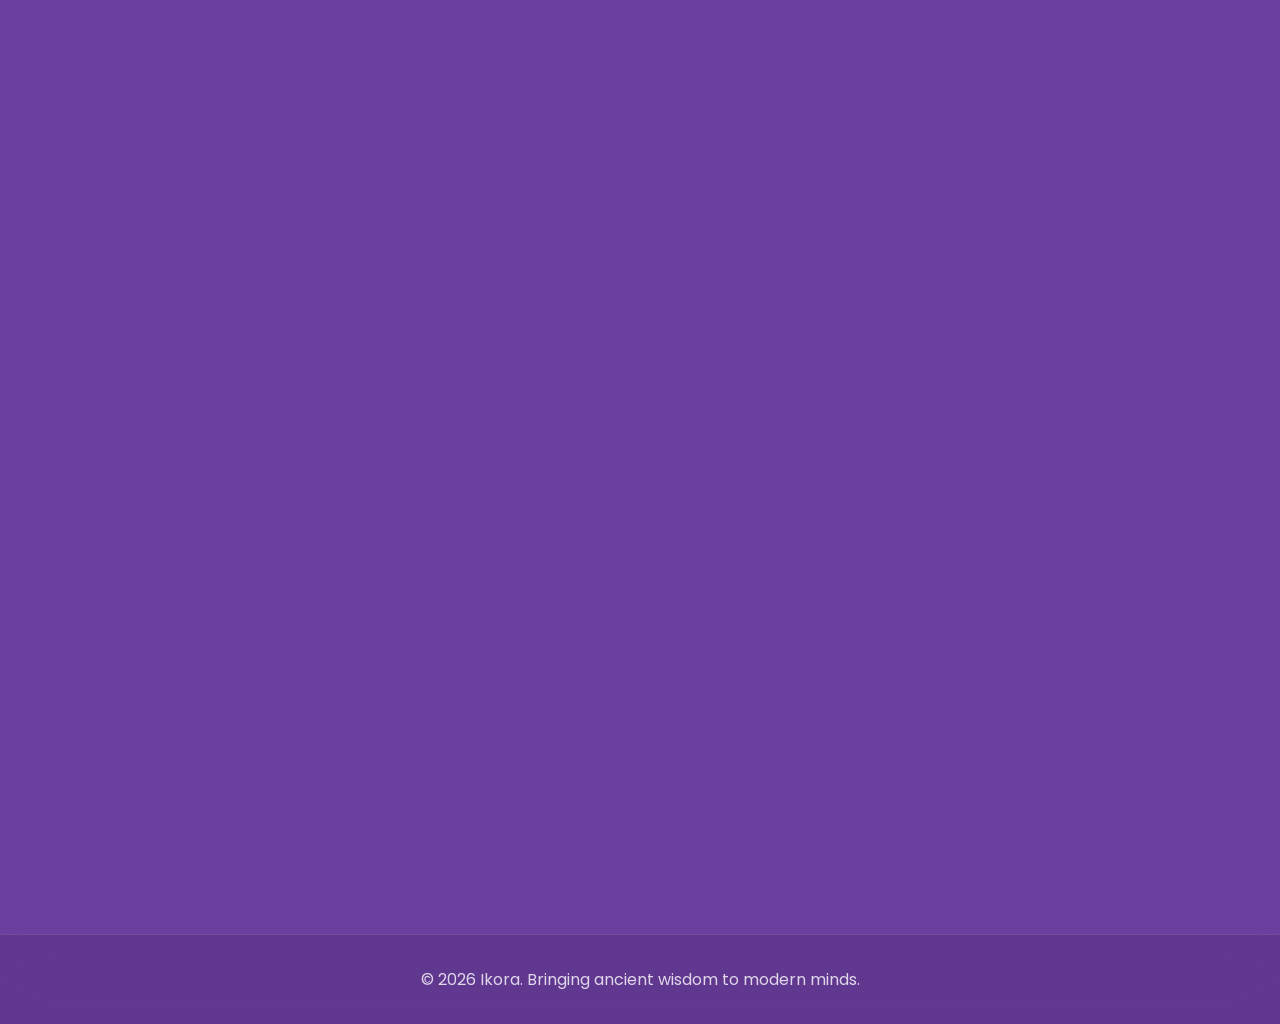
==== commit 8bb310f0: "Update index.html" ====
--- a/index.html
+++ b/index.html
@@ -33,16 +33,18 @@
             <button class="hamburger" id="hamburger" aria-label="Toggle navigation" aria-expanded="false">
                 <span></span><span></span><span></span>
             </button>
-            <button class="theme-toggle" id="themeToggle" title="Toggle Dark Mode" aria-label="Toggle Dark Mode">
-                <svg class="icon-sun" xmlns="http://www.w3.org/2000/svg" width="18" height="18" viewBox="0 0 24 24" fill="none" stroke="currentColor" stroke-width="2" stroke-linecap="round" stroke-linejoin="round"><circle cx="12" cy="12" r="5"/><line x1="12" y1="1" x2="12" y2="3"/><line x1="12" y1="21" x2="12" y2="23"/><line x1="4.22" y1="4.22" x2="5.64" y2="5.64"/><line x1="18.36" y1="18.36" x2="19.78" y2="19.78"/><line x1="1" y1="12" x2="3" y2="12"/><line x1="21" y1="12" x2="23" y2="12"/><line x1="4.22" y1="19.78" x2="5.64" y2="18.36"/><line x1="18.36" y1="5.64" x2="19.78" y2="4.22"/></svg>
-                <svg class="icon-moon" xmlns="http://www.w3.org/2000/svg" width="18" height="18" viewBox="0 0 24 24" fill="none" stroke="currentColor" stroke-width="2" stroke-linecap="round" stroke-linejoin="round"><path d="M21 12.79A9 9 0 1 1 11.21 3 7 7 0 0 0 21 12.79z"/></svg>
-            </button>
             <ul class="nav-links" id="navLinks">
                 <li><a href="index.html" class="page-link active">Home</a></li>
                 <li><a href="about.html" class="page-link">Wisdom</a></li>
                 <li><a href="gita-library.html" class="page-link">Gita Library</a></li>
                 <li><a href="exercise.html" class="page-link">Exercise</a></li>
                 <li><a href="auth.html" class="btn-nav page-link">Let's Talk</a></li>
+                <li class="nav-theme-li">
+                    <button class="theme-toggle" id="themeToggle" title="Toggle Dark Mode" aria-label="Toggle Dark Mode">
+                        <svg class="icon-sun" xmlns="http://www.w3.org/2000/svg" width="18" height="18" viewBox="0 0 24 24" fill="none" stroke="currentColor" stroke-width="2" stroke-linecap="round" stroke-linejoin="round"><circle cx="12" cy="12" r="5"/><line x1="12" y1="1" x2="12" y2="3"/><line x1="12" y1="21" x2="12" y2="23"/><line x1="4.22" y1="4.22" x2="5.64" y2="5.64"/><line x1="18.36" y1="18.36" x2="19.78" y2="19.78"/><line x1="1" y1="12" x2="3" y2="12"/><line x1="21" y1="12" x2="23" y2="12"/><line x1="4.22" y1="19.78" x2="5.64" y2="18.36"/><line x1="18.36" y1="5.64" x2="19.78" y2="4.22"/></svg>
+                        <svg class="icon-moon" xmlns="http://www.w3.org/2000/svg" width="18" height="18" viewBox="0 0 24 24" fill="none" stroke="currentColor" stroke-width="2" stroke-linecap="round" stroke-linejoin="round"><path d="M21 12.79A9 9 0 1 1 11.21 3 7 7 0 0 0 21 12.79z"/></svg>
+                    </button>
+                </li>
             </ul>
         </div>
     </nav>
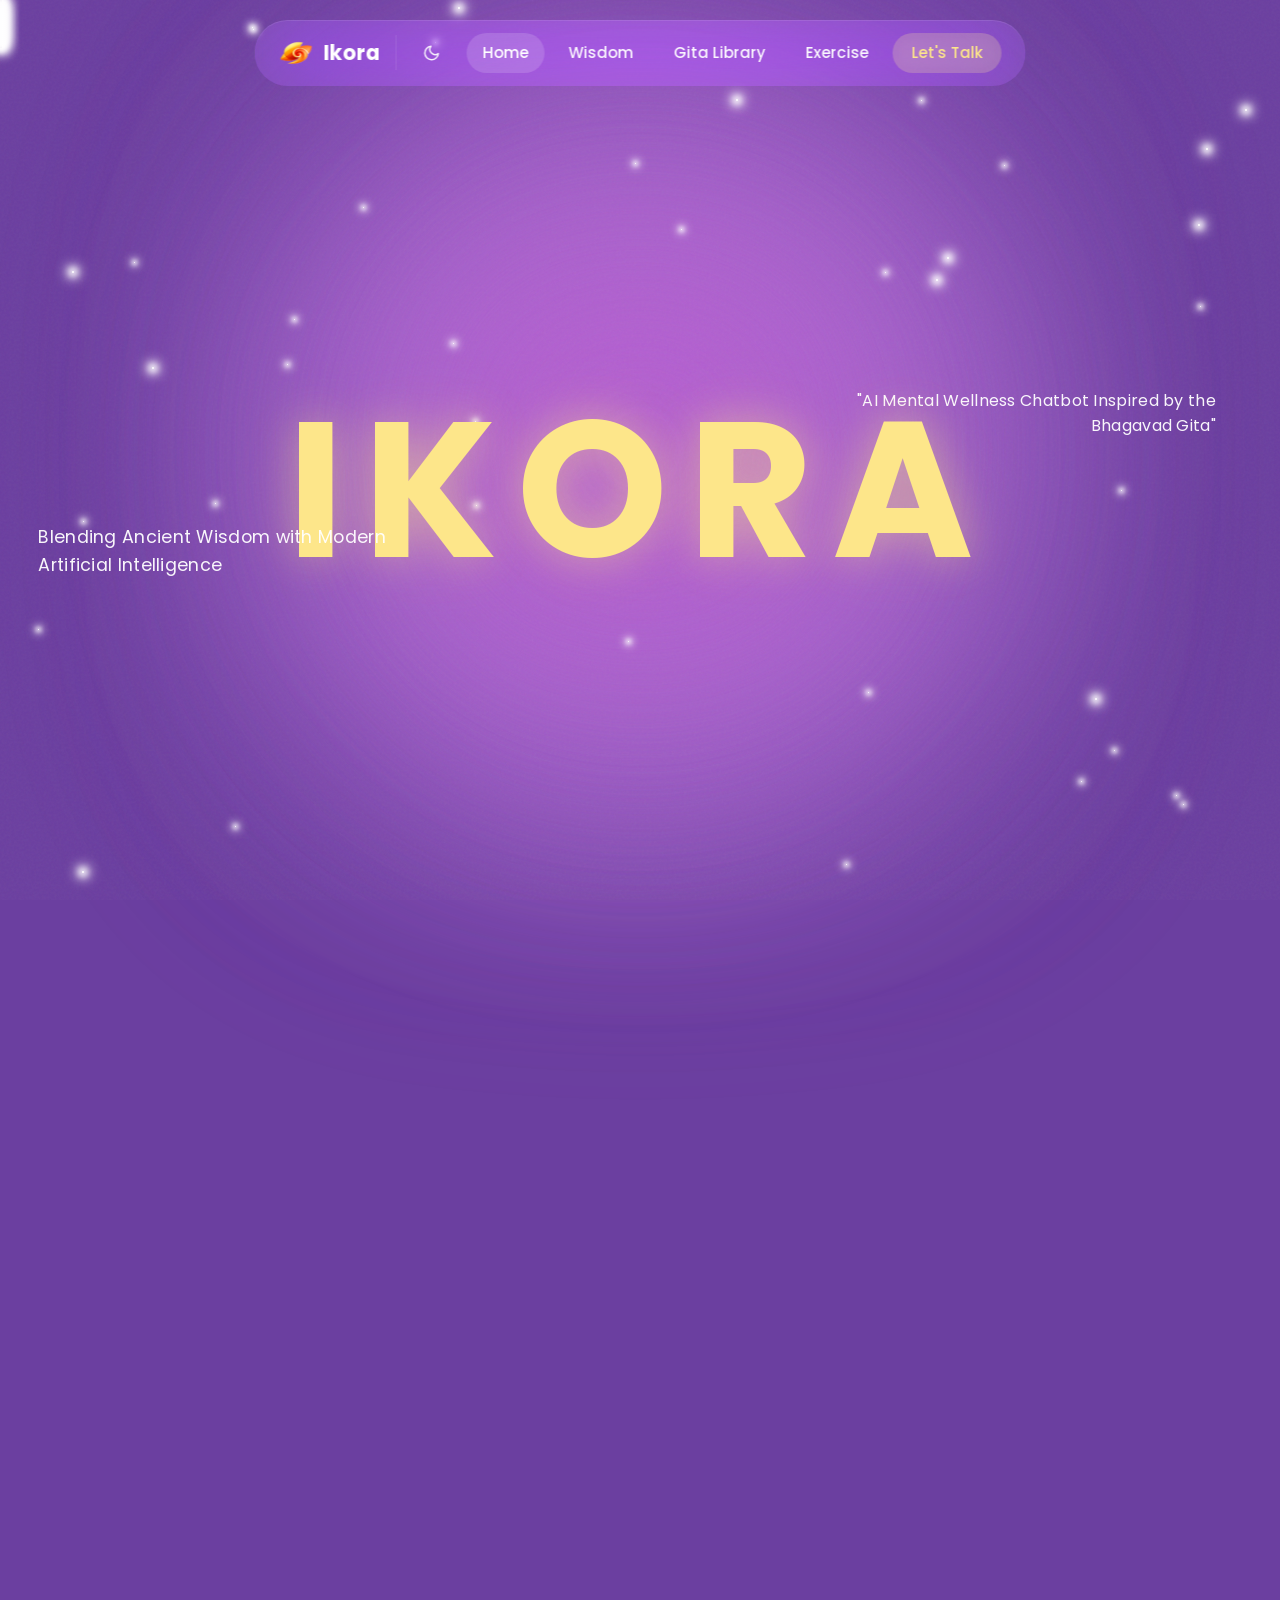
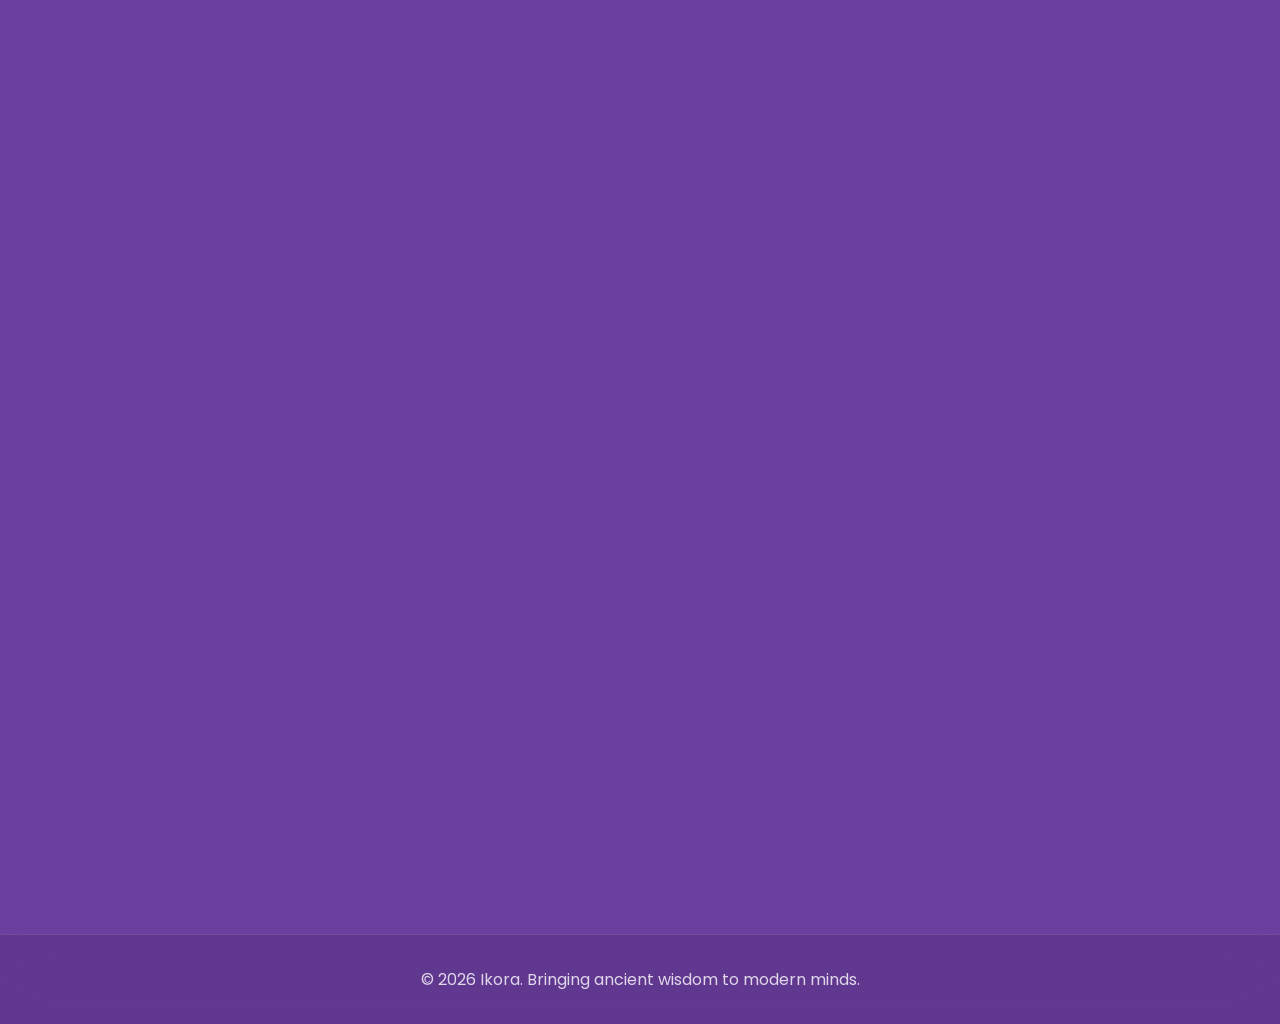
==== commit e222699c: "Update index.html" ====
--- a/index.html
+++ b/index.html
@@ -33,18 +33,16 @@
             <button class="hamburger" id="hamburger" aria-label="Toggle navigation" aria-expanded="false">
                 <span></span><span></span><span></span>
             </button>
+            <button class="theme-toggle" id="themeToggle" title="Toggle Dark Mode" aria-label="Toggle Dark Mode">
+                <svg class="icon-sun" xmlns="http://www.w3.org/2000/svg" width="18" height="18" viewBox="0 0 24 24" fill="none" stroke="currentColor" stroke-width="2" stroke-linecap="round" stroke-linejoin="round"><circle cx="12" cy="12" r="5"/><line x1="12" y1="1" x2="12" y2="3"/><line x1="12" y1="21" x2="12" y2="23"/><line x1="4.22" y1="4.22" x2="5.64" y2="5.64"/><line x1="18.36" y1="18.36" x2="19.78" y2="19.78"/><line x1="1" y1="12" x2="3" y2="12"/><line x1="21" y1="12" x2="23" y2="12"/><line x1="4.22" y1="19.78" x2="5.64" y2="18.36"/><line x1="18.36" y1="5.64" x2="19.78" y2="4.22"/></svg>
+                <svg class="icon-moon" xmlns="http://www.w3.org/2000/svg" width="18" height="18" viewBox="0 0 24 24" fill="none" stroke="currentColor" stroke-width="2" stroke-linecap="round" stroke-linejoin="round"><path d="M21 12.79A9 9 0 1 1 11.21 3 7 7 0 0 0 21 12.79z"/></svg>
+            </button>
             <ul class="nav-links" id="navLinks">
                 <li><a href="index.html" class="page-link active">Home</a></li>
                 <li><a href="about.html" class="page-link">Wisdom</a></li>
                 <li><a href="gita-library.html" class="page-link">Gita Library</a></li>
                 <li><a href="exercise.html" class="page-link">Exercise</a></li>
                 <li><a href="auth.html" class="btn-nav page-link">Let's Talk</a></li>
-                <li class="nav-theme-li">
-                    <button class="theme-toggle" id="themeToggle" title="Toggle Dark Mode" aria-label="Toggle Dark Mode">
-                        <svg class="icon-sun" xmlns="http://www.w3.org/2000/svg" width="18" height="18" viewBox="0 0 24 24" fill="none" stroke="currentColor" stroke-width="2" stroke-linecap="round" stroke-linejoin="round"><circle cx="12" cy="12" r="5"/><line x1="12" y1="1" x2="12" y2="3"/><line x1="12" y1="21" x2="12" y2="23"/><line x1="4.22" y1="4.22" x2="5.64" y2="5.64"/><line x1="18.36" y1="18.36" x2="19.78" y2="19.78"/><line x1="1" y1="12" x2="3" y2="12"/><line x1="21" y1="12" x2="23" y2="12"/><line x1="4.22" y1="19.78" x2="5.64" y2="18.36"/><line x1="18.36" y1="5.64" x2="19.78" y2="4.22"/></svg>
-                        <svg class="icon-moon" xmlns="http://www.w3.org/2000/svg" width="18" height="18" viewBox="0 0 24 24" fill="none" stroke="currentColor" stroke-width="2" stroke-linecap="round" stroke-linejoin="round"><path d="M21 12.79A9 9 0 1 1 11.21 3 7 7 0 0 0 21 12.79z"/></svg>
-                    </button>
-                </li>
             </ul>
         </div>
     </nav>
--- a/css/styles-new.css
+++ b/css/styles-new.css
@@ -1832,6 +1832,8 @@
         box-shadow: 0 8px 32px rgba(0, 0, 0, 0.3);
         z-index: 999;
         width: 100% !important;
+        max-height: calc(100vh - 60px);
+        overflow-y: auto;
     }
 
     .nav-links.mobile-open {
@@ -1865,7 +1867,25 @@
         width: calc(100% - 2rem) !important;
     }
 
-    .nav-links li:has(.theme-toggle) {
+    /* Theme toggle is now a direct sibling in the top bar — always visible */
+    .nav-links li:has(.theme-toggle),
+    .nav-theme-li {
+        display: none;
+    }
+
+    /* Theme toggle button sits in the top bar between hamburger and nav-links */
+    .nav-container > .theme-toggle {
+        display: flex;
+        flex-shrink: 0;
+        position: static !important;
+        z-index: auto !important;
+        width: 36px;
+        height: 36px;
+        margin-left: auto;
+    }
+
+    /* Hide the nav-links version (desktop only) */
+    .nav-links > li > .theme-toggle {
         display: none;
     }
     
@@ -4276,6 +4296,8 @@
         box-shadow: 0 8px 32px rgba(0, 0, 0, 0.3);
         z-index: 999;
         width: 100% !important;
+        max-height: calc(100vh - 54px);
+        overflow-y: auto;
     }
 
     .nav-links.mobile-open {
@@ -4310,16 +4332,33 @@
     }
 
     .theme-toggle {
-        /* Keep it inline in the top bar */
         position: static !important;
         z-index: auto !important;
         margin-left: 0;
         flex-shrink: 0;
-    }
-
-    /* Theme toggle li inside the dropdown — hide it there,
-       the button is shown in the top bar row instead */
-    .nav-links li:has(.theme-toggle) {
+        width: 36px;
+        height: 36px;
+    }
+
+    /* Theme toggle is now a direct sibling in the top bar — always visible */
+    .nav-links li:has(.theme-toggle),
+    .nav-theme-li {
+        display: none;
+    }
+
+    /* Theme toggle button sits in the top bar between hamburger and nav-links */
+    .nav-container > .theme-toggle {
+        display: flex;
+        flex-shrink: 0;
+        position: static !important;
+        z-index: auto !important;
+        width: 36px;
+        height: 36px;
+        margin-left: auto;
+    }
+
+    /* Hide the nav-links version (desktop only) */
+    .nav-links > li > .theme-toggle {
         display: none;
     }
 
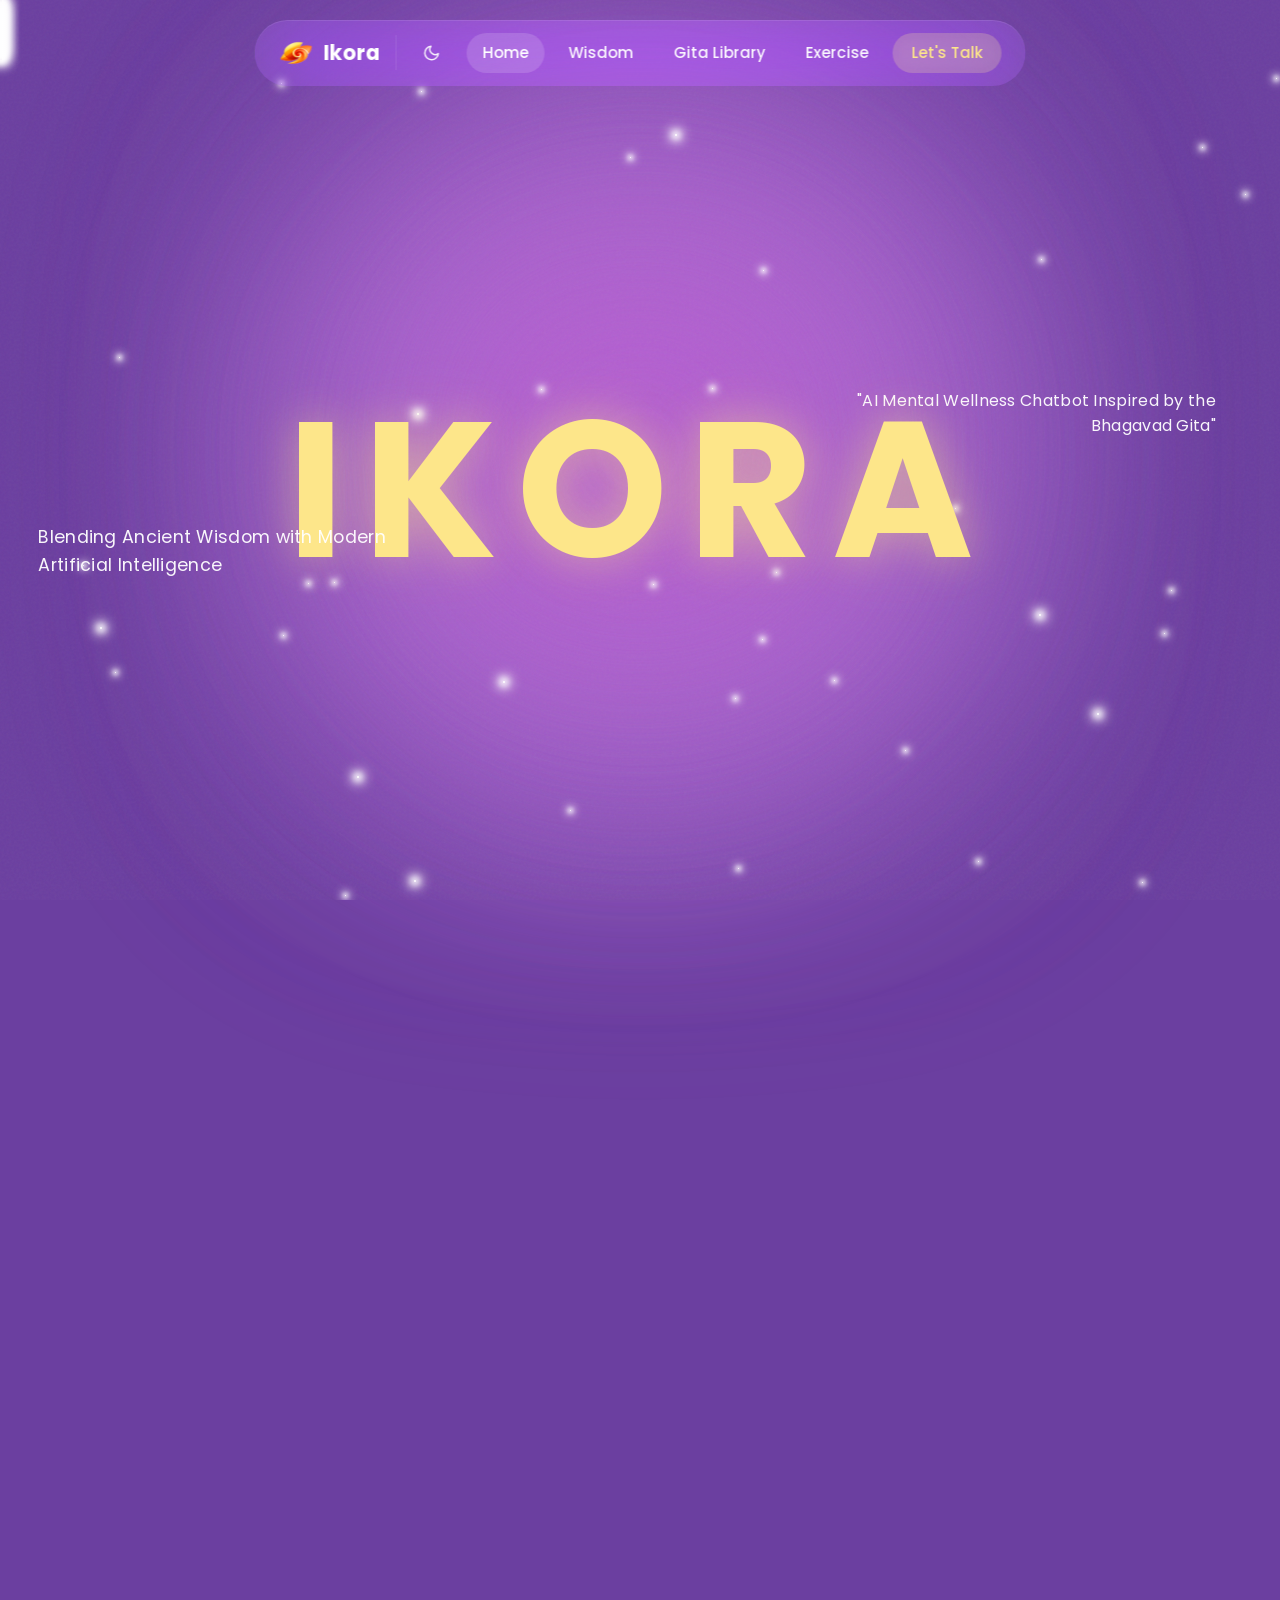
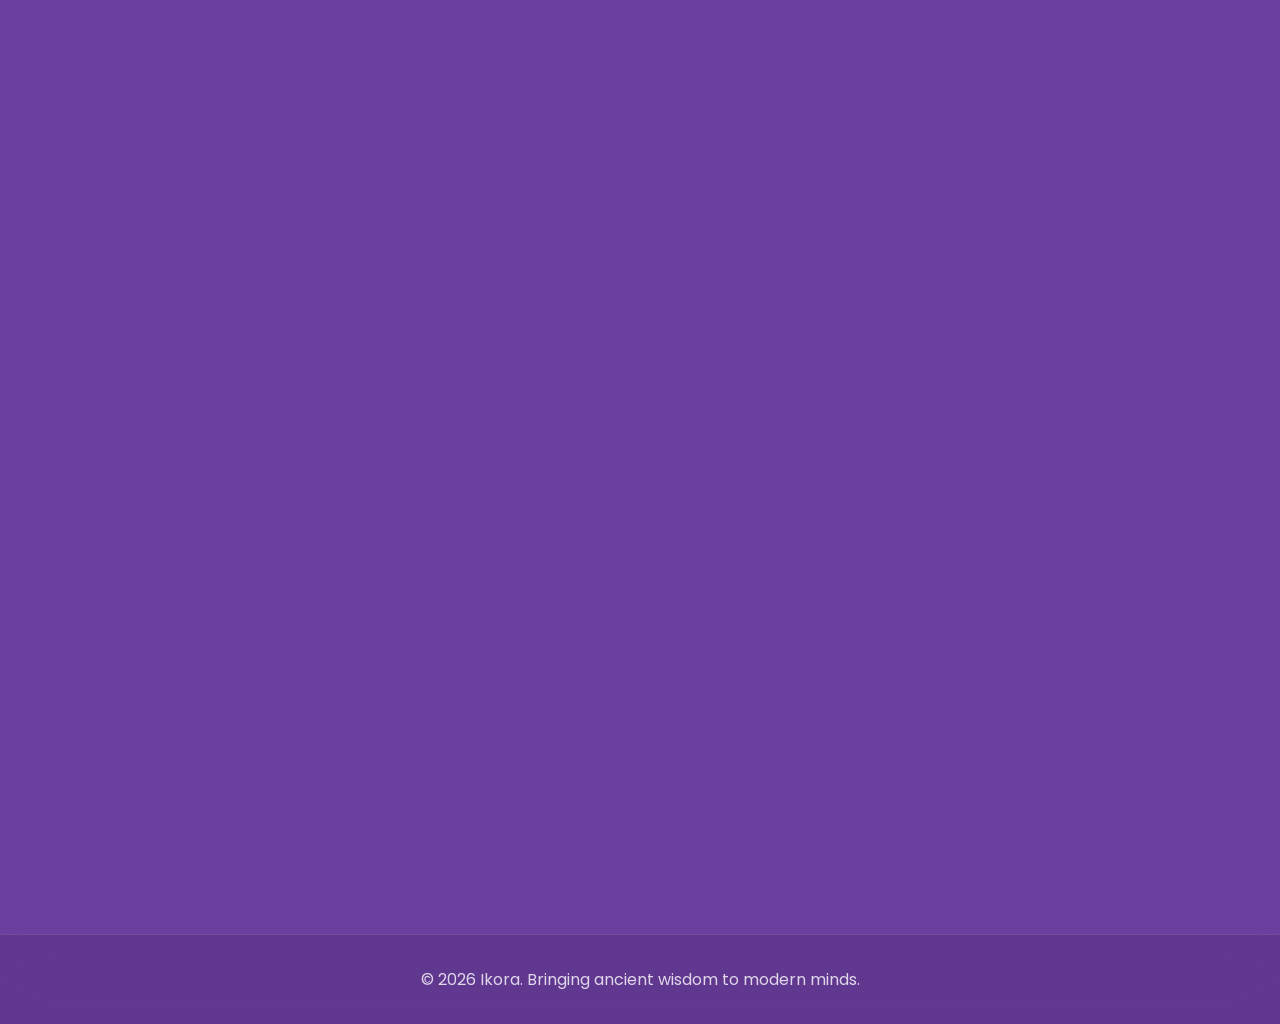
==== commit 2c5a0eea: "update index.html" ====
--- a/index.html
+++ b/index.html
@@ -3,6 +3,7 @@
 <head>
     <meta charset="UTF-8">
     <meta name="viewport" content="width=device-width, initial-scale=1.0">
+    <meta name="description" content="Ikora - AI Mental Wellness Companion inspired by the Bhagavad Gita">
     <title>Ikora - Mental Wellness Companion</title>
     <link rel="stylesheet" href="css/styles-new.css">
     <link rel="preconnect" href="https://fonts.googleapis.com">
--- a/css/styles-new.css
+++ b/css/styles-new.css
@@ -444,6 +444,7 @@
     position: relative;
     z-index: 10;
     color: rgba(255, 255, 255, 0.9);
+    flex-shrink: 0;
 }
 
 .theme-toggle:hover {
@@ -1792,12 +1793,14 @@
     
     .nav-container {
         padding: 0.6rem 1rem;
-        gap: 0;
+        gap: 0.5rem;
         flex-wrap: nowrap;
-        justify-content: space-between;
+        justify-content: flex-start;
+        align-items: center;
         border-radius: 0;
         min-height: 54px;
         width: 100%;
+        position: relative;
     }
 
     /* Show hamburger at 768px too */
@@ -1867,43 +1870,50 @@
         width: calc(100% - 2rem) !important;
     }
 
-    /* Theme toggle is now a direct sibling in the top bar — always visible */
+    /* ── Theme toggle: always visible in top bar, to the left of hamburger ── */
     .nav-links li:has(.theme-toggle),
     .nav-theme-li {
-        display: none;
-    }
-
-    /* Theme toggle button sits in the top bar between hamburger and nav-links */
+        display: none !important;
+    }
+
+    .nav-links > li > .theme-toggle {
+        display: none !important;
+    }
+
     .nav-container > .theme-toggle {
-        display: flex;
-        flex-shrink: 0;
+        display: flex !important;
+        order: 2;
         position: static !important;
-        z-index: auto !important;
-        width: 36px;
-        height: 36px;
-        margin-left: auto;
-    }
-
-    /* Hide the nav-links version (desktop only) */
-    .nav-links > li > .theme-toggle {
-        display: none;
-    }
-    
+        z-index: 1 !important;
+        flex-shrink: 0 !important;
+        width: 36px !important;
+        height: 36px !important;
+        margin-left: auto !important;
+        align-items: center !important;
+        justify-content: center !important;
+        color: rgba(255, 255, 255, 0.9) !important;
+        background: transparent !important;
+        border: none !important;
+    }
+
+    /* hamburger comes after theme-toggle */
+    .hamburger {
+        order: 3;
+    }
+
+    .logo {
+        order: 1;
+    }
+
     .logo-image {
         width: 28px;
         height: 28px;
     }
-    
+
     .logo-text {
         font-size: 1rem;
     }
-    
-    .theme-toggle {
-        width: 34px;
-        height: 34px;
-        font-size: 1rem;
-    }
-    
+
     .user-greeting {
         font-size: 0.8rem;
         padding: 0.4rem 0.8rem;
@@ -4252,9 +4262,10 @@
     .nav-container {
         border-radius: 0 !important;
         padding: 0.7rem 1rem !important;
-        gap: 0 !important;
+        gap: 0.5rem !important;
         flex-wrap: nowrap !important;
-        justify-content: space-between !important;
+        justify-content: flex-start !important;
+        align-items: center !important;
         min-height: 54px;
         position: relative;
         white-space: normal;
@@ -4331,35 +4342,28 @@
         width: calc(100% - 2rem) !important;
     }
 
-    .theme-toggle {
+    /* ── Theme toggle: always visible in top bar, to the left of hamburger ── */
+    .theme-toggle,
+    .nav-container > .theme-toggle {
+        display: flex !important;
+        order: 2 !important;
         position: static !important;
-        z-index: auto !important;
-        margin-left: 0;
-        flex-shrink: 0;
-        width: 36px;
-        height: 36px;
-    }
-
-    /* Theme toggle is now a direct sibling in the top bar — always visible */
+        z-index: 1 !important;
+        flex-shrink: 0 !important;
+        width: 36px !important;
+        height: 36px !important;
+        margin-left: auto !important;
+        align-items: center !important;
+        justify-content: center !important;
+        color: rgba(255, 255, 255, 0.9) !important;
+        background: transparent !important;
+        border: none !important;
+    }
+
     .nav-links li:has(.theme-toggle),
-    .nav-theme-li {
-        display: none;
-    }
-
-    /* Theme toggle button sits in the top bar between hamburger and nav-links */
-    .nav-container > .theme-toggle {
-        display: flex;
-        flex-shrink: 0;
-        position: static !important;
-        z-index: auto !important;
-        width: 36px;
-        height: 36px;
-        margin-left: auto;
-    }
-
-    /* Hide the nav-links version (desktop only) */
+    .nav-theme-li,
     .nav-links > li > .theme-toggle {
-        display: none;
+        display: none !important;
     }
 
     /* Show hamburger */
